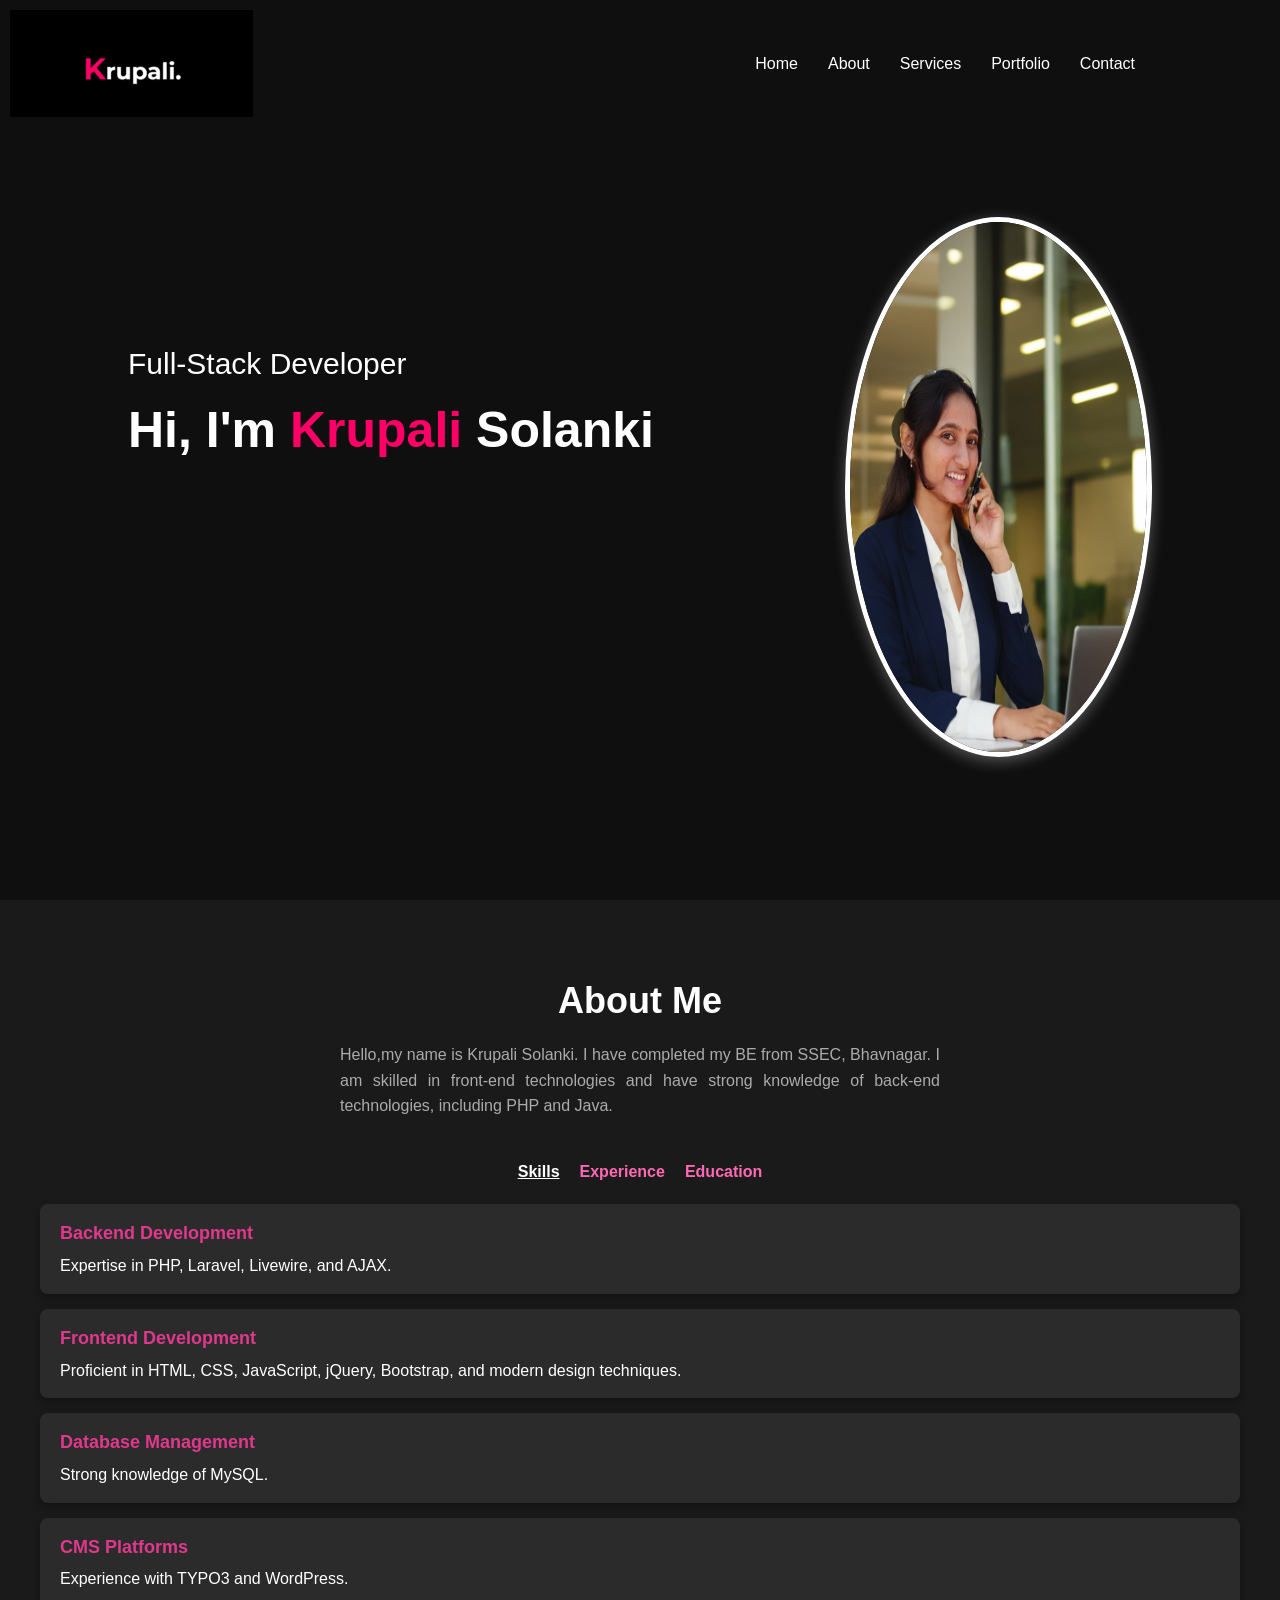
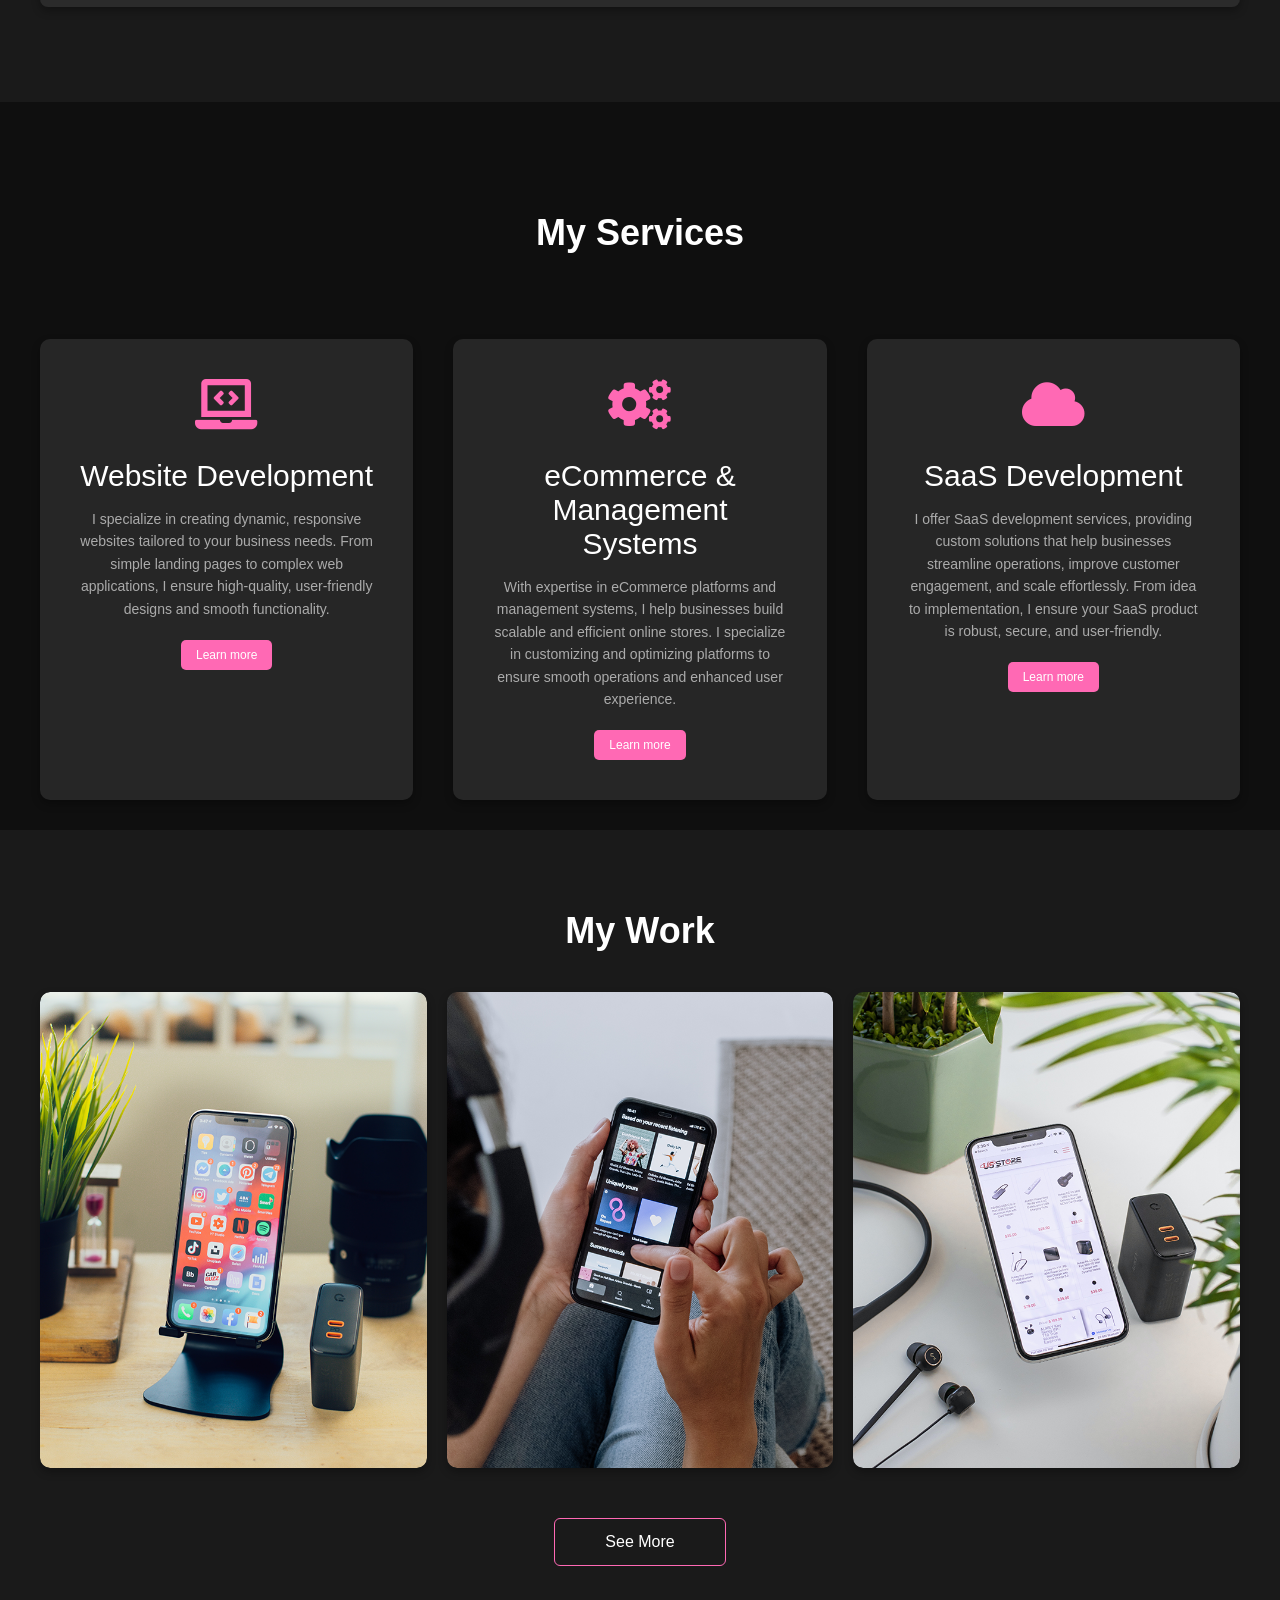
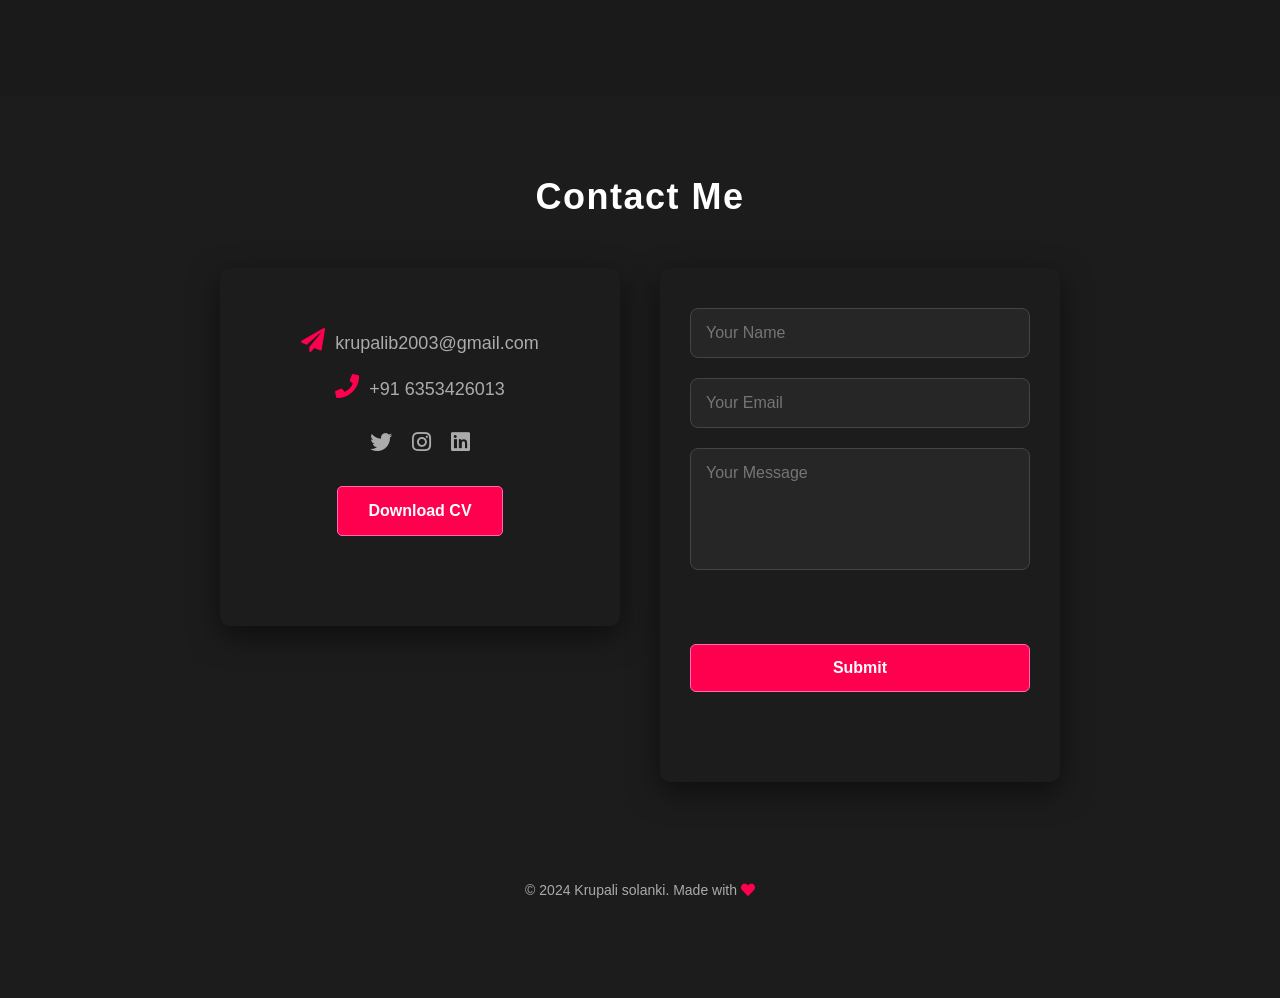
==== index.html @ 19ab0d6e "Update index.html added new pic" ====
<!DOCTYPE html>
<html lang="en">
<head>
    <meta charset="UTF-8">
    <meta name="viewport" content="width=device-width, initial-scale=1.0">
    <title>Portfolio</title>
    <link rel="stylesheet" href="style.css">
    <link href="https://cdnjs.cloudflare.com/ajax/libs/font-awesome/5.15.4/css/all.min.css" rel="stylesheet">

</head>
<body>

<div id="header">
    <nav>
        <img src="images/logo.png" alt="Logo" class="logo">
        <button class="nav-toggle" aria-label="Toggle navigation">
            ☰ <!-- Hamburger icon -->
        </button>
        <ul class="nav-items">
            <li><a href="#">Home</a></li>
            <li><a href="#about">About</a></li>
            <li><a href="#Services">Services</a></li>
            <li><a href="#portfolio">Portfolio</a></li>
            <li><a href="#contact">Contact</a></li>
        </ul>
    </nav>
      
    <div class="image"> 
        <img class="profile" src="images/new 2.png" alt="Profile Image" style="height: 60vh; width: 30%;">
    </div>
    <div class="header-text">
        <p>Full-Stack Developer </p>
        <h1>Hi, I'm <span>Krupali</span> Solanki</h1>
    </div>
</div>
<div id="about">
    <div class="container">
        <div class="row">
            <div class="about-col-1">
                <h1>About Me</h1>
                <p style="color: #ababab; max-width: 600px; text-align: justify; margin: 10px auto;">
                    Hello,my name is Krupali Solanki. I have completed my BE from SSEC, Bhavnagar.
I am skilled in front-end technologies and have strong knowledge of back-end technologies, including PHP and Java. 
                </p>
                <div class="tab-titles">
                    <p class="tab-links active" onclick="showTab('skills')">Skills</p>
                    <p class="tab-links" onclick="showTab('experience')">Experience</p>
                    <p class="tab-links" onclick="showTab('education')">Education</p>
                </div>
                <div class="tab-contents">
                    <!-- Skills Content -->
                    <ul id="skills" class="tab-content active">
                        <li>
                            <span>Backend Development</span>
                            Expertise in PHP, Laravel, Livewire, and AJAX.
                        </li>
                        <li>
                            <span>Frontend Development</span>
                            Proficient in HTML, CSS, JavaScript, jQuery, Bootstrap, and modern design techniques.
                        </li>
                        <li>
                            <span>Database Management</span>
                            Strong knowledge of MySQL.
                        </li>
                        <li>
                            <span>CMS Platforms</span>
                            Experience with TYPO3 and WordPress.
                        </li>
                    </ul>
                    
                    <!-- Experience Content -->
                    <ul id="experience" class="tab-content">
                        <li>
                            <span>Vivansh Infotech</span>
                            Interned as a Backend Developer specializing in PHP and Laravel. Gained hands-on experience in developing dynamic web applications, implementing RESTful APIs, and working with database management systems.
                        </li>
                        <li>
                            <span>NITSAN Technologies</span>
                            Worked as a TYPO3 Developer, focusing on creating and customizing TYPO3 extensions, implementing Fluid templates, and optimizing TYPO3 websites for performance and scalability.
                        </li>
                        <li>
                            <span>VimirLab Solutions</span>
                            Worked as a Laravel Developer, developing robust backend solutions, integrating third-party APIs, and ensuring secure and efficient web application functionality.
                        </li>
                    </ul>
                    
                    <!-- Education Content -->
                    <ul id="education" class="tab-content">
                        <li>
                            <span>Bachelor of Engineering</span>
                            Shantilal Shah Engineering College, Bhavnagar - Major in Information Technology. Graduated with a 9 SPI.
                        </li>
                        <li>
                            <span>High School</span>
                            Mother Zainab Junior Science College, Dholka.
                        </li>
                        <li>
                            <span>Secondary School</span>
                            Shri D J Vaghela School, Koth.
                        </li>
                    </ul>
                    
                    
                </div>
            </div>
        </div>
    </div>
</div>
<div id="Services">
    <div class="container">
        <h1 style="text-align: center; font-size: 36px; color: white; padding: 80px;">My Services</h1>
        <div class="services-list">
            <div>
                <i class="fas fa-laptop-code"></i>
                <h2>Website Development</h2>
                <p>I specialize in creating dynamic, responsive websites tailored to your business needs. From simple landing pages to complex web applications, I ensure high-quality, user-friendly designs and smooth functionality.</p>
                <a href="#">Learn more</a>
            </div>
            <div>
                <i class="fas fa-cogs"></i>
                <h2>eCommerce & Management Systems</h2>
                <p>With expertise in eCommerce platforms and management systems, I help businesses build scalable and efficient online stores. I specialize in customizing and optimizing platforms to ensure smooth operations and enhanced user experience.</p>
                <a href="#">Learn more</a>
            </div>
            <div>
                <i class="fas fa-cloud"></i>
                <h2>SaaS Development</h2>
                <p>I offer SaaS development services, providing custom solutions that help businesses streamline operations, improve customer engagement, and scale effortlessly. From idea to implementation, I ensure your SaaS product is robust, secure, and user-friendly.</p>
                <a href="#">Learn more</a>
            </div>
        </div>
    </div>
</div>



<!-- portfolio -->

<div id="portfolio">
    <div class="container">

<h1 class="subt-title">
    My Work
</h1>
<div class="work-list">
<div class="work">
<img src="images/work-1.png">
<div class="layer">

    <h3>ApparelHub</h3>
    <p>ApparelHub is a WordPress-powered e-commerce platform built for the fashion industry, providing an easy-to-use interface for managing product catalogs, orders, and payments. Features include inventory management, product recommendations, and a seamless shopping experience.</p>
    <a href="#"><i class="fas fa-external-link-alt"></i></a>
</div>
</div>
<div class="work">
    <img src="images/work-2.png">
    <div class="layer">

        <h3>FarmLink</h3>
        <p>FarmLink is a platform designed to connect farmers directly with sellers, eliminating intermediaries to increase profits and sales. It also provides updates on government schemes and the latest agricultural news to keep farmers informed.</p>
        <a href="#"><i class="fas fa-external-link-alt"></i></a>
    </div>
    </div>
    <div class="work">
        <img src="images/work-3.png">
        <div class="layer">

            <h3>TeamSync</h3>
              <p>TeamSync is a Laravel-powered Employee Management System (EMS) that organizes, tracks, and automates HR tasks such as leave management, holiday scheduling, and interview tracking. It aims to streamline HR processes and improve overall employee management efficiency.</p>

            <a href="#"><i class="fas fa-external-link-alt"></i></a>
        </div>
        </div>

        </div>
      <a href="#" class="btn">See More</a>
        </div>
</div>

<div id="contact">
    <div class="container">
        <h1 class="title">Contact Me</h1>
        <div class="contact-wrapper">
            <!-- Left Section -->
            <div class="content-left">
                <p><i class="fas fa-paper-plane"></i>krupalib2003@gmail.com</p>
                <p><i class="fas fa-phone"></i>+91 6353426013</p>
                <div class="social-icons">
            
                    <a href="#"><i class="fab fa-twitter"></i></a>
                    <a href="https://www.instagram.com/invites/contact/?igsh=h89hmq3tdzyi&utm_content=f2lvejd"><i class="fab fa-instagram"></i></a>
                    <a href="https://www.linkedin.com/in/krupali-solanki-74a152277?utm_source=share&utm_campaign=share_via&utm_content=profile&utm_medium=android_app"><i class="fab fa-linkedin"></i></a>
                </div>
                <a href="images/mycv.pdf" class="btn btn-download">Download CV</a>
            </div>

            <!-- Right Section -->
            <div class="content-right">
                <form name="submit-to-google-sheet">
                    <input type="text" name="name" placeholder="Your Name" required>
                    <input type="email" name="email" placeholder="Your Email" required>
                    <textarea name="message" rows="5" placeholder="Your Message"></textarea>
                    <button type="submit" class="btn btn-submit">Submit</button>
                </form>
                <span id="msg" style="color: #61b752;"></span>
            </div>
        </div>
    </div>

    <!-- Footer -->
    <div class="footer">
        <p>&copy; 2024 Krupali solanki. Made with <i class="fas fa-heart"></i> </p>
    </div>
</div>



<div> 
    
</div>
<script src="script.js"></script>
</body>
</html>
---- style.css ----
* {
    margin: 0;
    padding: 0;
    font-family: 'Poppins', sans-serif;
    box-sizing: border-box;
}

body {
    background: black; 
    color: #fff; 
}

#header {
    width: 100%; 
    height: 100vh; 
    /* background-image:url(images/krupali.jpg) ;  */
    background-size: cover; 
    background-position: center;

}

.image {
    padding: 10px 10%; 
}
.profile {
    height: 130%; 
    width: 25%;
    float: right;
    border-radius: 50%;
    border: 5px solid 	white; 
    box-shadow: 0 4px 15px rgba(255, 255, 255, 0.3); 
    transition: transform 0.3s ease, box-shadow 0.3s ease;  
    position: relative; 
}

.profile:hover {
    transform: scale(1.1); 
    box-shadow: 0 8px 30px rgba(255, 105, 180, 0.6); /* Intensify the glowing effect */
}

.profile::after {
    content: '';
    position: absolute;
    top: 0;
    left: 0;
    width: 100%;
    height: 100%;
    border-radius: 50%;
    background: rgba(255, 105, 180, 0.2); 
    animation: pulse 2s infinite;
    z-index: -1; 
}

@keyframes pulse {
    0% {
        transform: scale(1);
        opacity: 1;
    }
    50% {
        transform: scale(1.2);
        opacity: 0.5;
    }
    100% {
        transform: scale(1);
        opacity: 1;
    }
}

nav ul li {
    display: inline-block;
    list-style: none;
    margin: 10px 20px;
}

nav {
    display: flex;
    justify-content: space-between;
    align-items: center;
    padding: 10px;
    margin-right: 120px; 
    margin-bottom: 80px; /* Space between nav and the image */
    
}

nav ul {
    display: flex;
    list-style: none;
    margin: 0;
    padding: 0;
}

nav ul li {
    margin: 0 15px; 
}

nav ul li a {
    text-decoration: none; 
    color: #fff; 
    transition: color 0.3s ease; 

}

nav ul li a:hover {
    color: #ff69b4; 
}

.header-text{
    margin-top: 120px;
    font-size: 30px;
    margin-left: 10%;
}

.header-text h1{
    font-size: 50px;
    margin-top: 20px;
}

.header-text span{
    color: #ff0066;
}


/* Toggle Button */
.nav-toggle {
    display: none;
    font-size: 24px;
    background: none;
    border: none;
    color: white;
    cursor: pointer;
}



/* 
about section  */

#about {
    padding: 80px 0;
    background-color: #1a1a1a; /* Optional background for better contrast */
    color: #fff;
    text-align: center;
}

.about-col-1 h1 {
    font-size: 36px;
    margin-bottom: 20px;
    color: white;
}

.about-col-1 p {
    margin-top: 10px;
    font-family: 'Poppins', sans-serif;
    font-size: 16px;
    line-height: 1.6;
}

.tab-titles {
    display: flex;
    justify-content: center;
    gap: 30px;
    margin-top: 30px;
}

.tab-links {
    font-size: 18px;
    font-weight: 500;
    cursor: pointer;
    position: relative;
    color: #ff69b4; /* Highlighted text color */
    transition: color 0.3s ease;
}

.tab-links:hover {
    color: #fff;
}

.tab-links::after {
    content: '';
    position: absolute;
    width: 0;
    height: 2px;
    background: #ff69b4;
    bottom: -5px;
    left: 0;
    transition: width 0.3s ease;
}

.tab-links:hover::after {
    width: 100%;
}
.tab-contents ul {
    padding: 0;
    margin: 0;
}
.tab-contents ul {
    padding: 0;
    margin: 0;
}
/* Tab Contents Styling */
.tab-contents ul {
    display: none; /* Hide all by default */
    padding: 0;
    margin: 0;
}

.tab-contents ul.active {
    display: block; /* Show active tab */
}

.tab-contents ul li {
    list-style: none;
    margin: 15px 0; /* Space between list items */
    font-family: 'Poppins', sans-serif;
    font-size: 16px;
    color: #fff;
    line-height: 1.6;
    background: #2b2b2b; /* Subtle background for better focus */
    padding: 15px 20px;
    border-radius: 8px;
    box-shadow: 0 4px 8px rgba(0, 0, 0, 0.3); /* Soft shadow for depth */
    transition: transform 0.3s ease, box-shadow 0.3s ease;
    text-align: left; /* Aligns all content within to the left */
}

.tab-contents ul li:hover {
    transform: translateY(-5px);
    box-shadow: 0 8px 16px rgba(255, 105, 180, 0.4); /* Highlight on hover */
}

.tab-contents ul li span {
    font-size: 18px;
    color: #e0388c;
    font-weight: 600;
    display: block; /* Ensures it starts on a new line */
    margin-bottom: 5px; /* Adds space between span and main content */
    text-align: left; /* Aligns span text to the left */
}

/* Tab Titles */
.tab-titles {
    display: flex;
    justify-content: center;
    gap: 20px;
    margin-bottom: 20px;
}

.tab-links {
    font-size: 18px;
    font-weight: 600;
    cursor: pointer;
    color: #ff69b4;
    transition: color 0.3s ease;
}

.tab-links.active {
    color: #fff;
    text-decoration: underline;
}



/* Services Section */
#Services {
    padding: 30px 0;
}

.services-list {
    display: grid;
    grid-template-columns: repeat(auto-fit, minmax(250px, 1fr));
    grid-gap: 40px;
    margin-top: 5px;
}

.services-list div {
    background: #262626;
    padding: 40px;
    font-size: 13px;
    font-weight: 300;
    transition: background 0.5s, transform 0.5s;
    text-align: center;
    border-radius: 10px; /* Optional: Adds rounded corners */
    box-shadow: 0 4px 8px rgba(0, 0, 0, 0.3); /* Optional: Adds depth */
}

.services-list div i {
    font-size: 50px;
    margin-bottom: 30px;
    color: #ff69b4; /* Optional: Icon color */
}

.services-list div h2 {
    font-size: 30px;
    font-weight: 500;
    margin-bottom: 15px;
}

.services-list div p {
    font-size: 14px;
    line-height: 1.6;
    color: #ababab;
}

.services-list div a {
    text-decoration: none;
    color: #fff;
    font-size: 12px;
    margin-top: 20px;
    display: inline-block;
    background: #ff69b4;
    padding: 8px 15px;
    border-radius: 5px;
    transition: background 0.3s ease;
}

.services-list div a:hover {
    background: #e0388c;
}

.services-list div:hover {
    background-color: #b41152;
    transform: translateY(-10px);
    box-shadow: 0 8px 16px rgba(255, 69, 92, 0.5); /* Subtle shadow effect */
}

/* Portfolio Section */
#portfolio {
    padding: 80px 0;
    background-color: #1a1a1a; /* Optional background for better contrast */
    text-align: center;
}

#portfolio .subt-title {
    font-size: 36px;
    color: #fff;
    margin-bottom: 40px;
    font-weight: 700;
}

.work-list {
    display: grid;
    grid-template-columns: repeat(auto-fit, minmax(300px, 1fr));
    gap: 20px;
}

.work {
    border-radius: 10px;
    position: relative;
    overflow: hidden;
    background: #262626;
    box-shadow: 0 4px 8px rgba(0, 0, 0, 0.3); /* Adds depth */
}

.work img {
    width: 100%;
    border-radius: 10px;
    display: block;
    transition: transform 0.5s ease;
}

.layer {
    width: 100%;
    height: 0;
    background: linear-gradient(to top, rgba(0, 0, 0, 0.8), rgba(255, 0, 79, 0.6));
    border-radius: 10px;
    position: absolute;
    left: 0;
    bottom: 0;
    overflow: hidden;
    display: flex;
    align-items: center;
    justify-content: center;
    flex-direction: column;
    text-align: center;
    color: #fff;
    font-size: 14px;
    transition: height 0.5s ease;
    padding: 0 20px; /* Prevent text overflow */
}

.layer h3 {
    font-weight: 600;
    font-size: 20px;
    margin-bottom: 10px;
}

.layer p {
    font-size: 14px;
    line-height: 1.5;
}

.layer a {
    margin-top: 10px;
    color: #fff;
    text-decoration: none;
    font-size: 18px;
    line-height: 60px;
    background: #ff69b4;
    width: 60px;
    height: 60px;
    border-radius: 50%;
    text-align: center;
    display: inline-block;
    transition: background 0.3s ease, transform 0.3s ease;
}

.layer a:hover {
    background: #e0388c;
    transform: scale(1.1);
}

.work:hover img {
    transform: scale(1.1);
}

.work:hover .layer {
    height: 100%;
}

.btn {
    display: inline-block; /* Inline block to control width */
    margin: 50px auto;
    padding: 14px 50px;
    font-size: 16px;
    color: #fff;
    text-decoration: none;
    background: transparent;
    border: 1px solid #ff69b4;
    border-radius: 6px;
    transition: background 0.3s ease, color 0.3s ease;
    text-align: center; /* Center text inside the button */
}

.btn:hover {
    background: #ff004f;
    color: #fff;
}

/* contact us  */


/* General Styling */
body {
    font-family: 'Arial', sans-serif;
    margin: 0;
    padding: 0;
    background: #0f0f0f;
    color: #fff;
}

/* Contact Section */


#contact {
    padding: 80px 20px;
    background: #1c1c1c; /* Keeping your original background color */
}

.container {
    max-width: 1200px;
    margin: 0 auto;
    text-align: center;
}

/* Title Styling */
.title {
    font-size: 36px;
    font-weight: bold;
    color: white;
    margin-bottom: 50px;
    letter-spacing: 1.5px;
}

/* Contact Wrapper */
.contact-wrapper {
    display: flex;
    justify-content: center; /* Centers the content horizontally */
    align-items: flex-start; /* Keeps items aligned at the top */
    gap: 40px;
    flex-wrap: wrap;
}

/* Left Section Styling */
.content-left, .content-right {
    flex: 1;
    max-width: 400px;
    background: #1c1c1c;
    padding: 40px 30px;
    border-radius: 10px;
    box-shadow: 0px 10px 30px rgba(0, 0, 0, 0.5);
    text-align: center; /* Centers text inside each section */
}

/* Shared Styles for Left and Right Sections */
.content-left p, .content-right p {
    font-size: 18px;
    color: #ababab;
    margin: 20px 0;
}

.content-left p i, .content-right p i {
    margin-right: 10px;
    font-size: 24px;
    color: #ff004f;
}

/* Social Icons */
.social-icons {
    display: flex;
    justify-content: center; /* Centers the icons */
    gap: 20px;
    margin-top: 30px;
}

.social-icons a {
    color: #ababab;
    font-size: 22px;
    transition: transform 0.3s ease, color 0.3s ease;
}

.social-icons a:hover {
    color: #ff004f;
    transform: scale(1.1);
}

/* Download Button */
.btn-download {
    display: inline-block;
    margin-top: 30px;
    padding: 15px 30px;
    background: #ff004f;
    color: #fff;
    text-decoration: none;
    font-weight: bold;
    border-radius: 5px;
    transition: background 0.3s ease, transform 0.3s ease;
}

.btn-download:hover {
    background: #d00344;
    transform: translateY(-3px);
}

/* Right Section Styling */
form input, form textarea {
    width: 100%;
    margin-bottom: 20px;
    padding: 15px;
    border-radius: 8px;
    border: 1px solid #444;
    background: #262626;
    color: #fff;
    font-size: 16px;
    outline: none;
}

form textarea {
    resize: none;
}

form button {
    display: block;
    width: 100%;
    padding: 15px;
    font-size: 18px;
    font-weight: bold;
    color: #fff;
    background: #ff004f !important; /* Same as Download CV */
    border: none;
    border-radius: 8px;
    cursor: pointer;
    transition: background 0.3s ease, transform 0.3s ease;
}

form button:hover {
    background: #d00344; /* Same hover effect as Download CV */
    transform: translateY(-3px);
}
/* Footer Styling */
.footer {
    margin-top: 80px;
    padding: 20px 0;
    background: #1c1c1c;
    text-align: center;
    color: #ababab;
    font-size: 14px;
}

.footer i {
    color: #ff004f;
}

/* Responsive Design */
@media (max-width: 768px) {
    .contact-wrapper {
        flex-direction: column; /* Stack sections vertically on small screens */
        align-items: center;
        gap: 20px;
    }

    .content-left, .content-right {
        max-width: 100%;
        text-align: center;
    }

    .social-icons {
        justify-content: center;
    }
}


/* new from here  */

/* Media Queries for Responsiveness */
@media (max-width: 768px) {
 
    .nav-items {
        display: none; /* Hide navigation items */
        position: absolute;
        top: 60px; /* Adjust based on your header height */
        left: 0;
        right: 0;
        background-color: #333; /* Add background color */
        z-index: 10;
        text-align: center; /* Center the links */
        flex-direction: column; /* Stack the links vertically */
        padding: 0;
        margin: 0;
    }

    .nav-items.active {
        display: block; /* Show navigation items when active class is added */
    }

    .nav-items li {
        display: block; /* Stack list items vertically */
    }

    .nav-items a {
        display: block;
        padding: 15px; /* Add padding for better spacing */
        text-align: center;
        text-decoration: none;
        color: white; /* White text on dark background */
        border-bottom: 1px solid #555; /* Optional: add border between items */
    }

    .nav-items a:hover {
        background-color: #444; /* Lighter shade when hovered */
    }

    .nav-toggle {
        display: block;
        position: absolute;
        top: 20px; /* Adjust based on your header */
        right: 20px;
        cursor: pointer;
        z-index: 20; /* Ensure the toggle button stays on top */
    }

    /* Optional: Add space between links if necessary */
    .nav-items li + li {
        margin-top: 10px; /* Adjust spacing between the links */
    }

   


    .profile {
        height: 150px !important;
        width: 125px !important;
    }

    .header-text h1 {
        font-size: 28px; /* Reduces font size for smaller screens */
    }

    .header-text {
        margin-top: 10px;
    }
}

@media (max-width: 480px) {
    nav {
        flex-direction: column; /* Stacks logo and nav items */
        align-items: center;
    }

    nav ul li {
        margin: 5px 0; /* Reduces margin for smaller screens */
    }

    .header-text h1 {
        font-size: 24px; /* Further reduce font size */
    }

    .profile {
        height: 80px;
        width: 80px;
    }
}
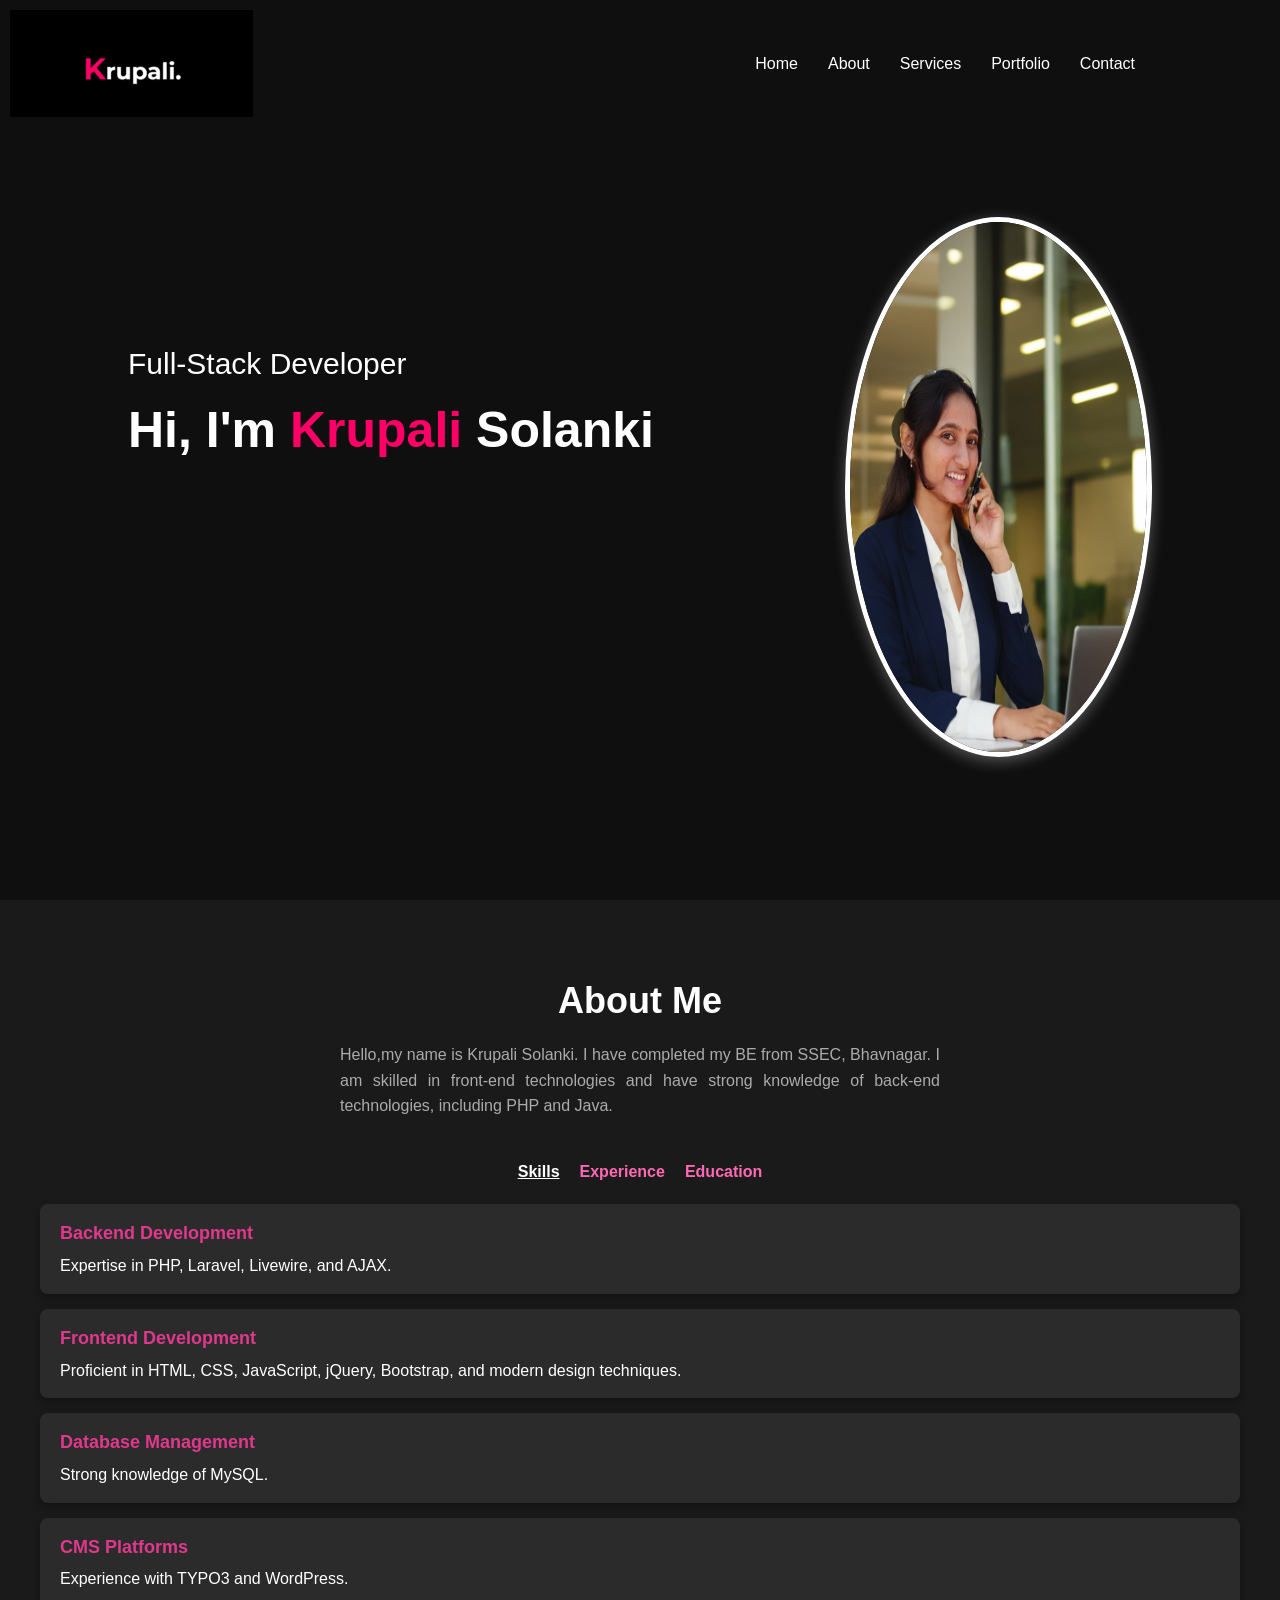
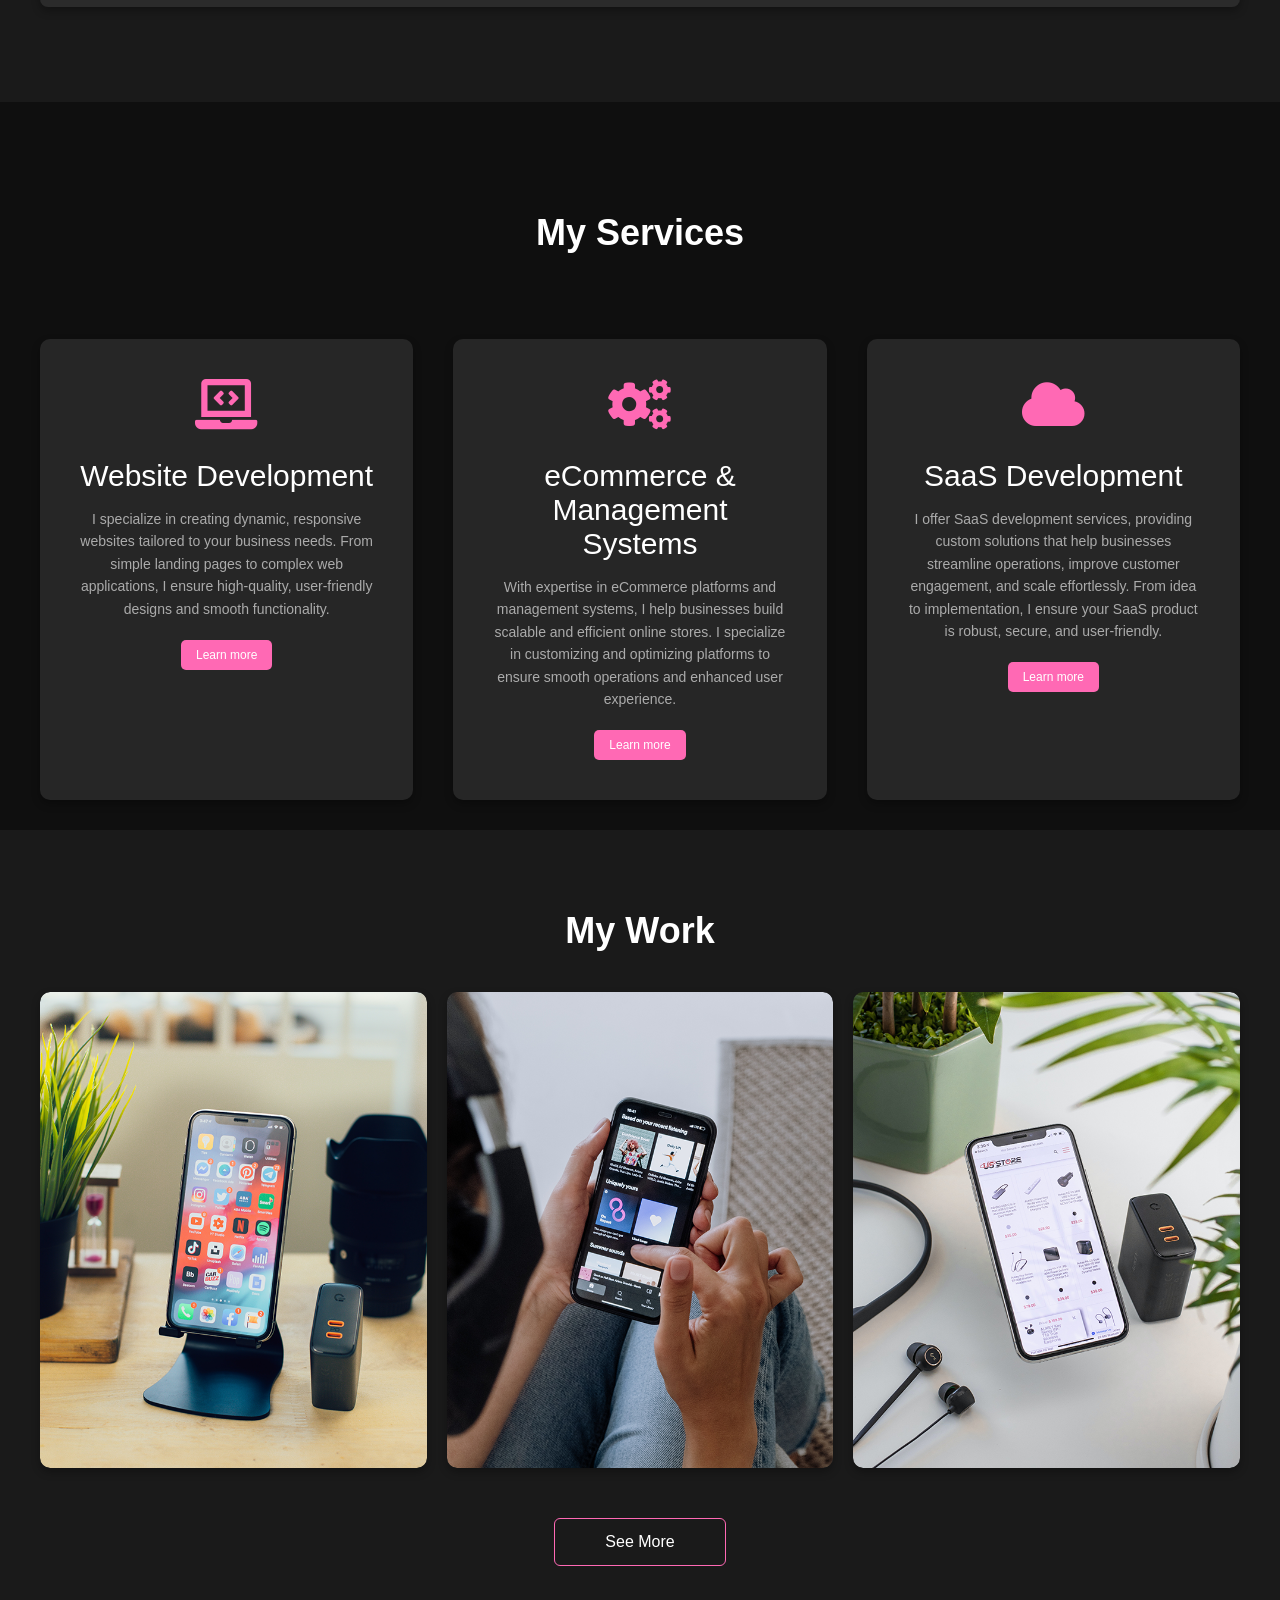
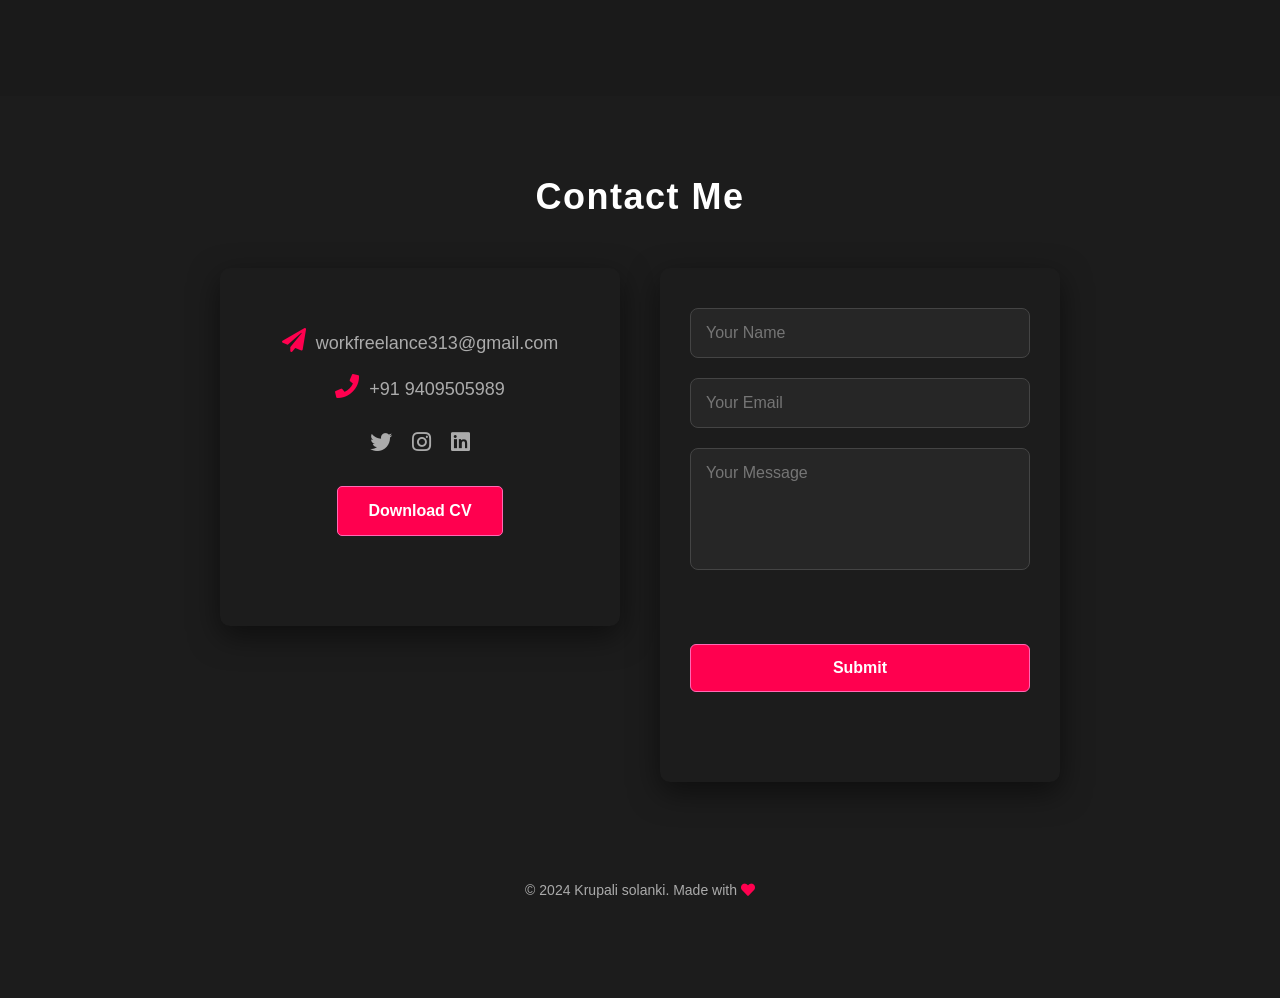
==== commit e34278ac: "Update index.html new email" ====
--- a/index.html
+++ b/index.html
@@ -147,8 +147,9 @@
 <img src="images/work-1.png">
 <div class="layer">
 
-    <h3>ApparelHub</h3>
-    <p>ApparelHub is a WordPress-powered e-commerce platform built for the fashion industry, providing an easy-to-use interface for managing product catalogs, orders, and payments. Features include inventory management, product recommendations, and a seamless shopping experience.</p>
+   <h3>ApparelHub</h3>
+<p>ApparelHub is a PHP-powered e-commerce platform tailored for the fashion industry. It features a custom-built interface for managing product catalogs, orders, and payments. Key functionalities include inventory management, personalized product recommendations, and a seamless shopping experience.</p>
+
     <a href="#"><i class="fas fa-external-link-alt"></i></a>
 </div>
 </div>
@@ -183,8 +184,8 @@
         <div class="contact-wrapper">
             <!-- Left Section -->
             <div class="content-left">
-                <p><i class="fas fa-paper-plane"></i>krupalib2003@gmail.com</p>
-                <p><i class="fas fa-phone"></i>+91 6353426013</p>
+                <p><i class="fas fa-paper-plane"></i>workfreelance313@gmail.com</p>
+                <p><i class="fas fa-phone"></i>+91 9409505989</p>
                 <div class="social-icons">
             
                     <a href="#"><i class="fab fa-twitter"></i></a>
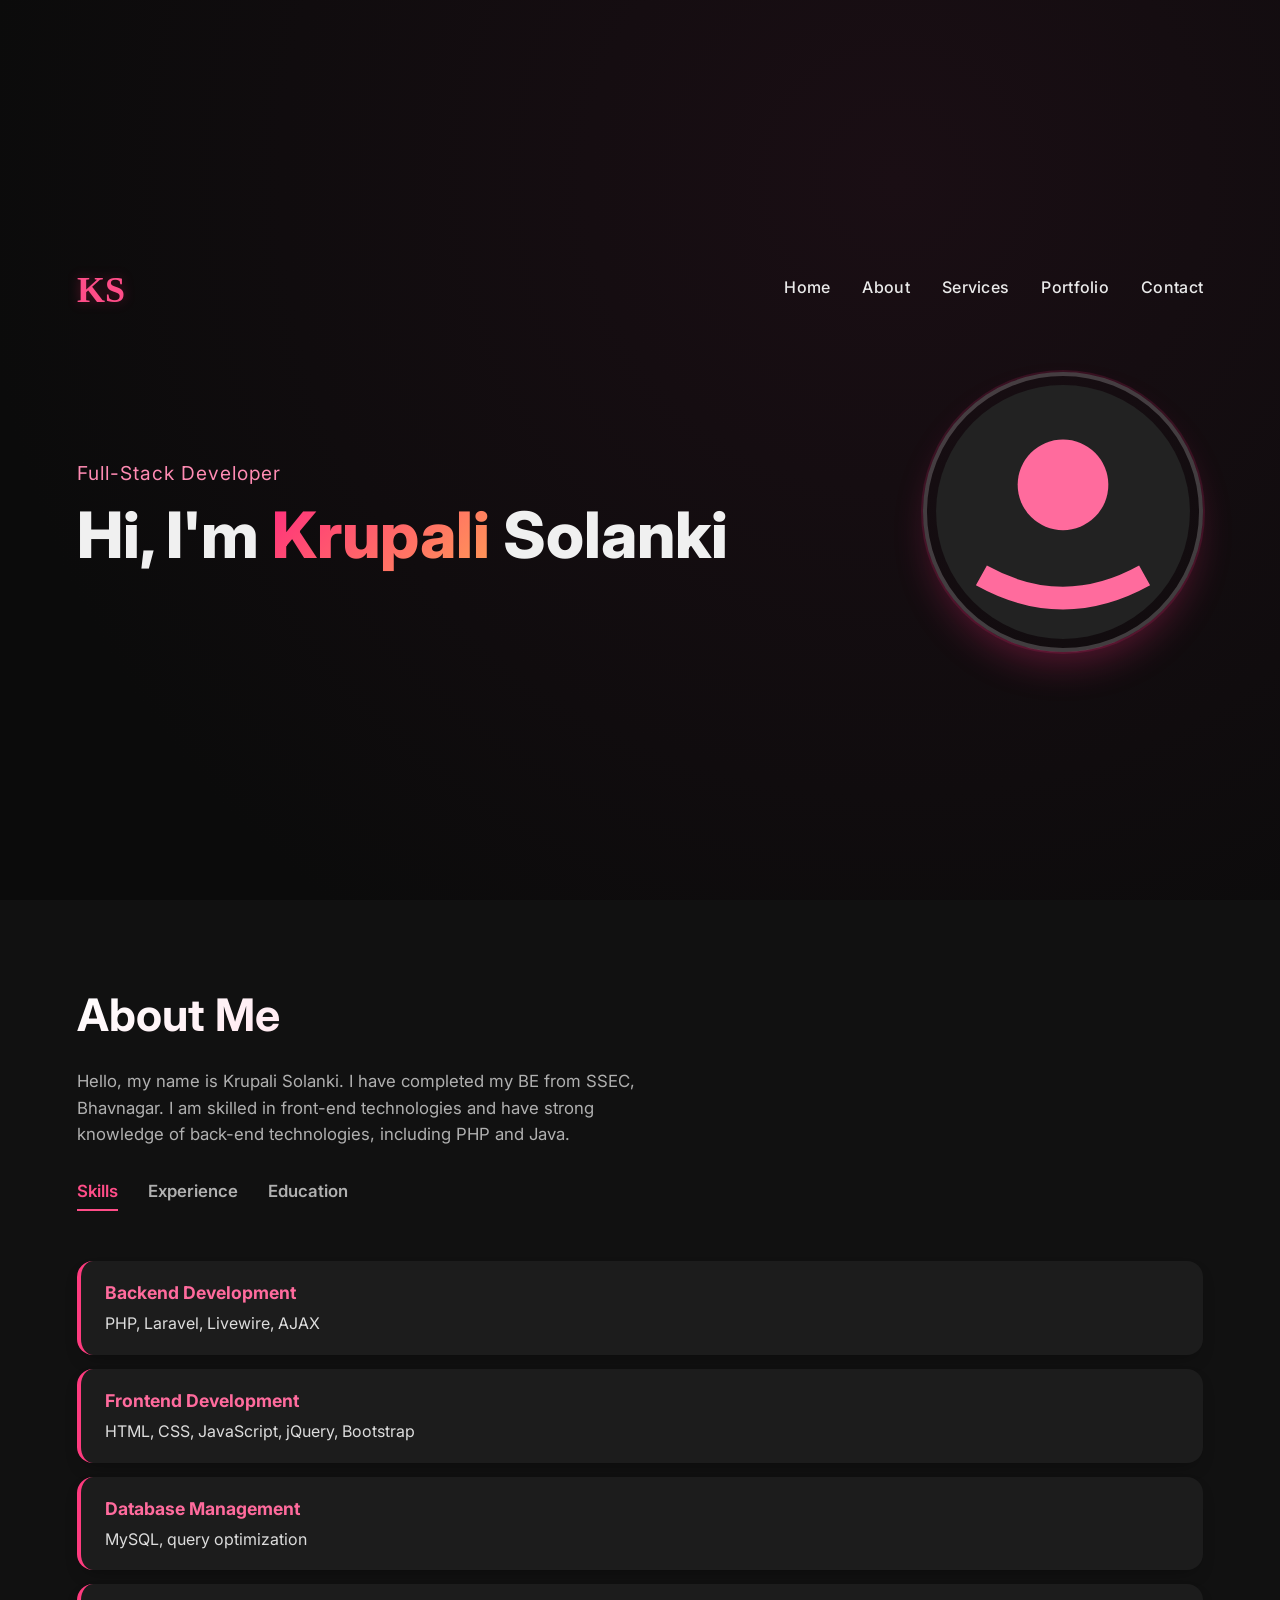
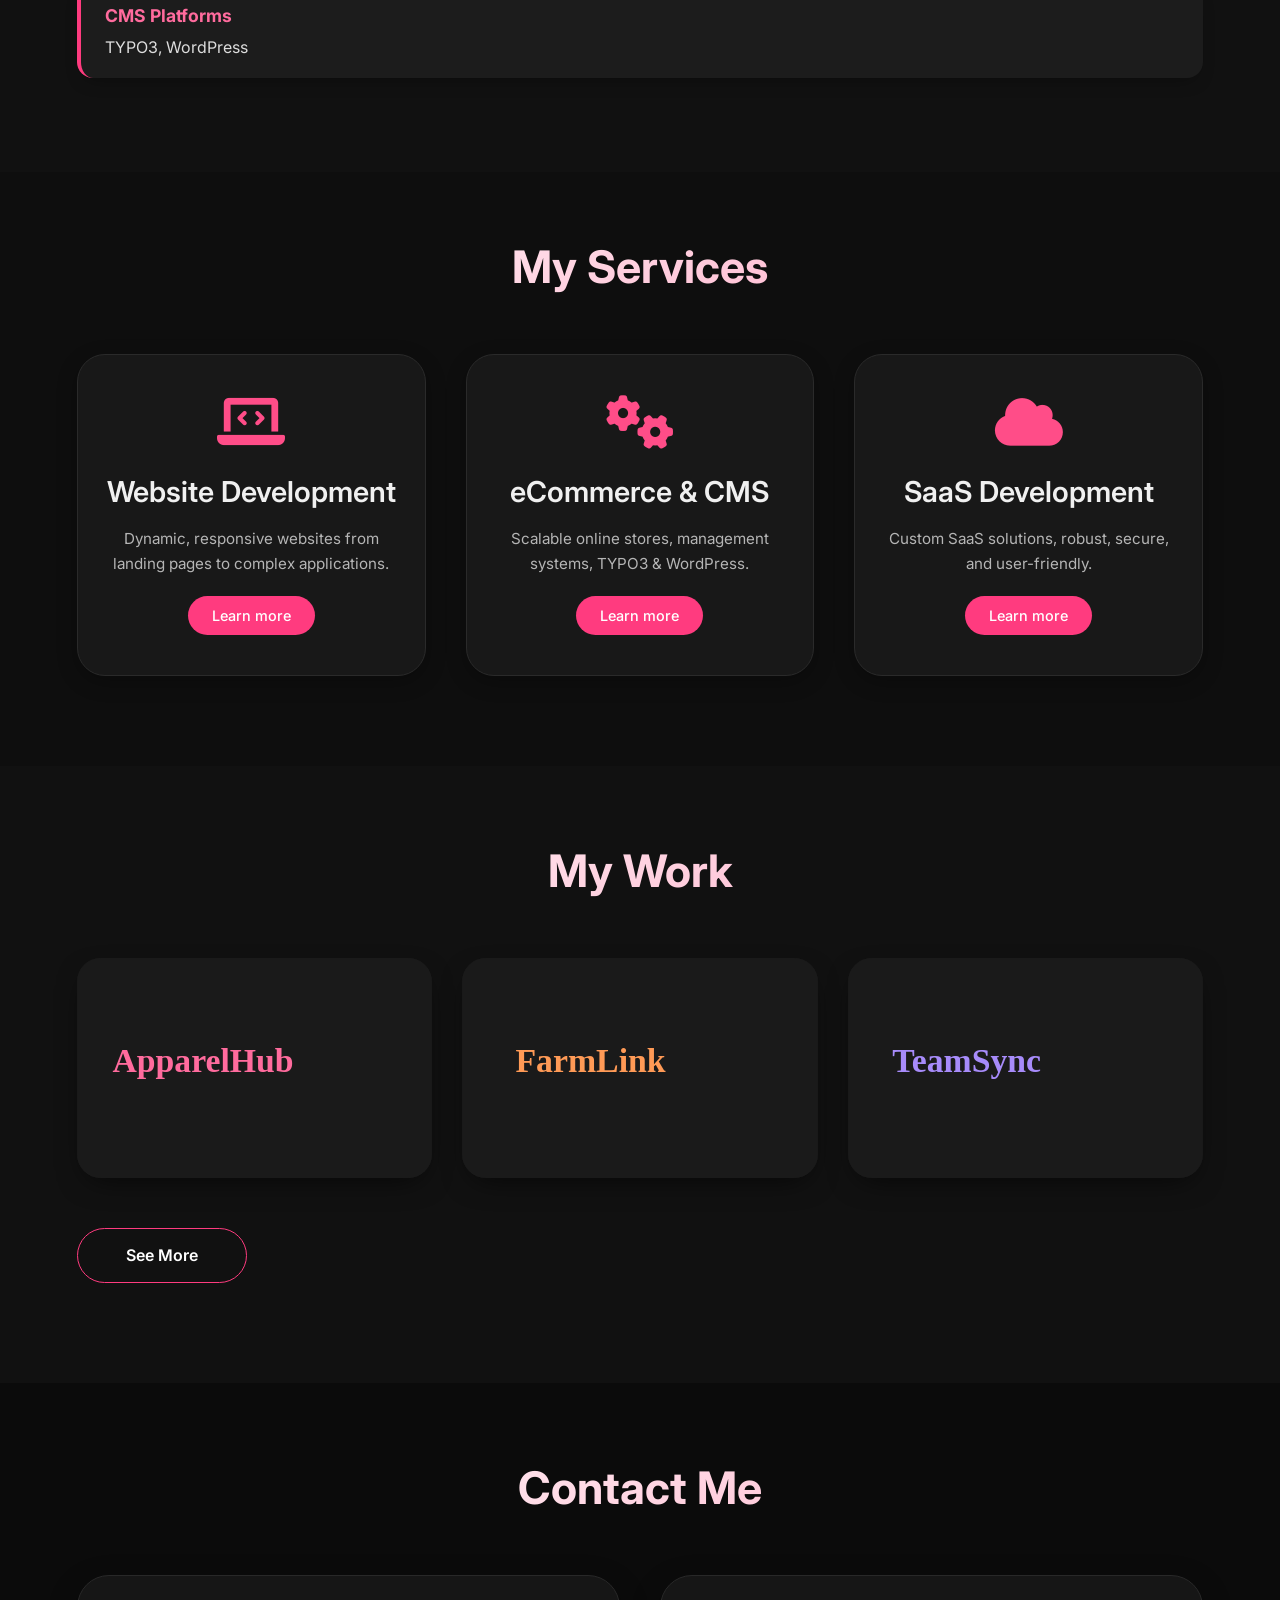
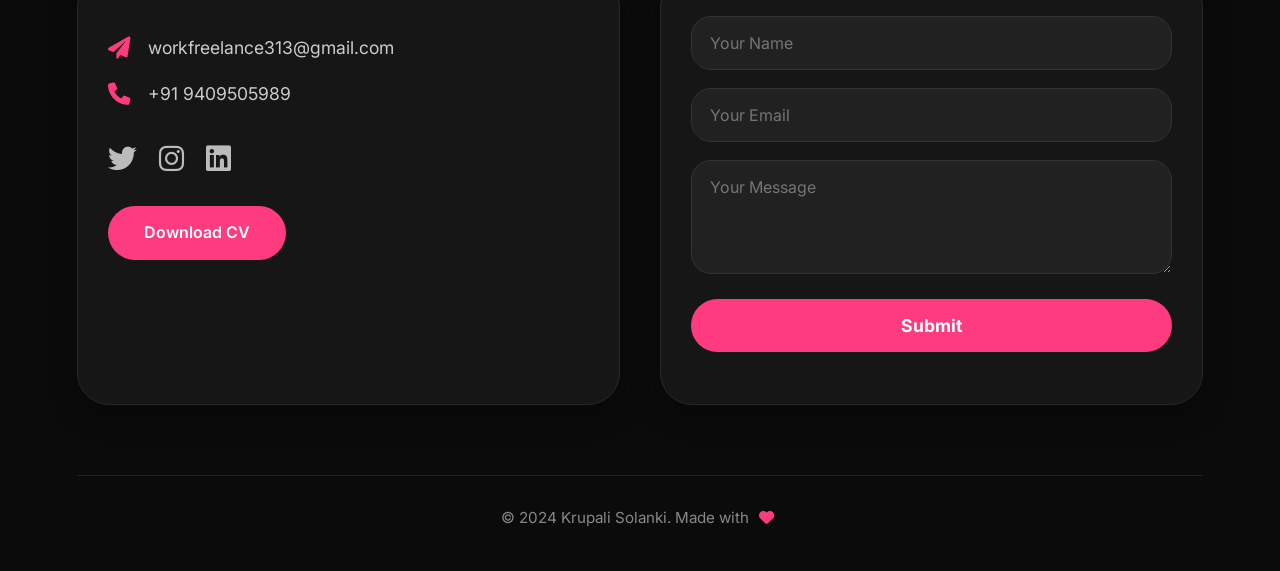
==== commit d62ab516: "Update index.html new upate" ====
--- a/index.html
+++ b/index.html
@@ -3,228 +3,766 @@
 <head>
     <meta charset="UTF-8">
     <meta name="viewport" content="width=device-width, initial-scale=1.0">
-    <title>Portfolio</title>
-    <link rel="stylesheet" href="style.css">
-    <link href="https://cdnjs.cloudflare.com/ajax/libs/font-awesome/5.15.4/css/all.min.css" rel="stylesheet">
-
+    <title>Krupali Solanki · Portfolio</title>
+    <!-- Fonts & Icons -->
+    <link rel="stylesheet" href="https://cdnjs.cloudflare.com/ajax/libs/font-awesome/6.0.0-beta3/css/all.min.css">
+    <link href="https://fonts.googleapis.com/css2?family=Inter:opsz,wght@14..32,300;14..32,400;14..32,600;14..32,700;14..32,800&display=swap" rel="stylesheet">
+    <style>
+        * {
+            margin: 0;
+            padding: 0;
+            box-sizing: border-box;
+            font-family: 'Inter', sans-serif;
+        }
+
+        body {
+            background: #0b0b0b;
+            color: #f0f0f0;
+            scroll-behavior: smooth;
+            line-height: 1.6;
+        }
+
+        /* ----- HEADER / NAV ----- */
+        #header {
+            width: 100%;
+            min-height: 100vh;
+            background: radial-gradient(circle at 70% 20%, #1a0e14, #0b0b0b 80%);
+            display: flex;
+            flex-direction: column;
+            justify-content: center;
+            padding: 0 6%;
+            position: relative;
+            overflow: hidden;
+        }
+
+        nav {
+            display: flex;
+            justify-content: space-between;
+            align-items: center;
+            padding: 24px 0 40px;
+            flex-wrap: wrap;
+            width: 100%;
+        }
+
+        .logo {
+            height: 48px;
+            width: auto;
+            filter: drop-shadow(0 0 6px rgba(255, 30, 100, 0.3));
+        }
+
+        .nav-toggle {
+            display: none;
+            background: rgba(255, 255, 255, 0.05);
+            border: 1px solid #ff3b7f;
+            color: #fff;
+            font-size: 26px;
+            padding: 6px 16px;
+            border-radius: 30px;
+            cursor: pointer;
+            backdrop-filter: blur(4px);
+            transition: 0.2s;
+        }
+        .nav-toggle:hover {
+            background: #ff3b7f33;
+        }
+
+        .nav-items {
+            display: flex;
+            gap: 32px;
+            list-style: none;
+            align-items: center;
+        }
+
+        .nav-items a {
+            text-decoration: none;
+            color: #eaeaea;
+            font-weight: 500;
+            font-size: 1rem;
+            letter-spacing: 0.3px;
+            transition: 0.2s;
+            position: relative;
+        }
+        .nav-items a::after {
+            content: '';
+            position: absolute;
+            left: 0;
+            bottom: -4px;
+            width: 0;
+            height: 2px;
+            background: #ff3b7f;
+            transition: 0.3s;
+        }
+        .nav-items a:hover {
+            color: #ff6b9d;
+        }
+        .nav-items a:hover::after {
+            width: 100%;
+        }
+
+        /* header content */
+        .header-content {
+            display: flex;
+            align-items: center;
+            justify-content: space-between;
+            flex-wrap: wrap;
+            margin-top: 20px;
+        }
+
+        .header-text {
+            flex: 1 1 300px;
+        }
+        .header-text p {
+            font-size: 1.2rem;
+            color: #ff8bb3;
+            letter-spacing: 1px;
+            margin-bottom: 8px;
+        }
+        .header-text h1 {
+            font-size: 4rem;
+            font-weight: 800;
+            line-height: 1.2;
+        }
+        .header-text h1 span {
+            background: linear-gradient(135deg, #ff2e7d, #ff9a56);
+            -webkit-background-clip: text;
+            background-clip: text;
+            color: transparent;
+            display: inline-block;
+        }
+
+        .image {
+            flex: 0 0 auto;
+        }
+        .profile {
+            width: 280px;
+            height: 280px;
+            object-fit: cover;
+            border-radius: 50%;
+            border: 4px solid rgba(255, 255, 255, 0.2);
+            box-shadow: 0 20px 40px -12px #ff2e7d55, 0 0 0 2px #ff2e7d22;
+            transition: 0.4s ease;
+        }
+        .profile:hover {
+            transform: scale(1.02);
+            box-shadow: 0 30px 50px -10px #ff2e7daa, 0 0 0 4px #ff3b7f55;
+        }
+
+        /* ----- ABOUT ----- */
+        #about {
+            padding: 80px 6%;
+            background: #111;
+        }
+        .about-grid {
+            display: flex;
+            flex-wrap: wrap;
+            gap: 40px;
+            align-items: flex-start;
+        }
+        .about-col-1 {
+            flex: 2;
+            min-width: 280px;
+        }
+        .about-col-1 h1 {
+            font-size: 2.8rem;
+            font-weight: 700;
+            background: linear-gradient(145deg, #fff, #ffa0c0);
+            -webkit-background-clip: text;
+            background-clip: text;
+            color: transparent;
+            margin-bottom: 16px;
+        }
+        .about-col-1 p {
+            color: #b0b0b0;
+            max-width: 600px;
+            font-size: 1.05rem;
+            margin-bottom: 30px;
+        }
+
+        .tab-titles {
+            display: flex;
+            gap: 30px;
+            flex-wrap: wrap;
+            margin-bottom: 20px;
+        }
+        .tab-links {
+            font-size: 1.1rem;
+            font-weight: 600;
+            color: #aaa;
+            cursor: pointer;
+            transition: 0.2s;
+            padding-bottom: 4px;
+            border-bottom: 2px solid transparent;
+        }
+        .tab-links.active {
+            color: #ff4d88;
+            border-bottom-color: #ff4d88;
+        }
+        .tab-links:hover {
+            color: #fff;
+        }
+
+        .tab-contents ul {
+            display: none;
+            list-style: none;
+            margin-top: 10px;
+        }
+        .tab-contents ul.active {
+            display: block;
+        }
+        .tab-contents ul li {
+            background: #1c1c1c;
+            padding: 18px 24px;
+            margin-bottom: 14px;
+            border-radius: 16px;
+            border-left: 4px solid #ff3b7f;
+            box-shadow: 0 8px 18px -8px #00000066;
+            transition: 0.25s;
+            color: #ddd;
+        }
+        .tab-contents ul li:hover {
+            transform: translateX(6px);
+            background: #232323;
+            border-left-color: #ff8aae;
+        }
+        .tab-contents ul li span {
+            color: #ff6b9d;
+            font-weight: 700;
+            font-size: 1.1rem;
+            display: block;
+            margin-bottom: 4px;
+        }
+
+        /* ----- SERVICES ----- */
+        #Services {
+            padding: 60px 6% 90px;
+            background: #0e0e0e;
+        }
+        #Services h1 {
+            text-align: center;
+            font-size: 2.8rem;
+            font-weight: 700;
+            margin-bottom: 50px;
+            background: linear-gradient(145deg, #fff, #ff9fbf);
+            -webkit-background-clip: text;
+            background-clip: text;
+            color: transparent;
+        }
+        .services-list {
+            display: grid;
+            grid-template-columns: repeat(auto-fit, minmax(260px, 1fr));
+            gap: 40px;
+        }
+        .services-list div {
+            background: #181818;
+            padding: 40px 28px;
+            border-radius: 28px;
+            text-align: center;
+            border: 1px solid #2a2a2a;
+            transition: 0.3s ease;
+            box-shadow: 0 6px 20px #00000044;
+        }
+        .services-list div i {
+            font-size: 3.4rem;
+            color: #ff4d88;
+            margin-bottom: 20px;
+        }
+        .services-list div h2 {
+            font-size: 1.8rem;
+            font-weight: 600;
+            margin-bottom: 12px;
+        }
+        .services-list div p {
+            color: #b5b5b5;
+            font-size: 0.95rem;
+            margin-bottom: 20px;
+        }
+        .services-list div a {
+            color: #fff;
+            background: #ff3b7f;
+            padding: 8px 24px;
+            border-radius: 40px;
+            text-decoration: none;
+            font-weight: 500;
+            font-size: 0.9rem;
+            transition: 0.2s;
+            display: inline-block;
+        }
+        .services-list div a:hover {
+            background: #e62e6e;
+            transform: scale(1.02);
+            box-shadow: 0 6px 18px #ff3b7f66;
+        }
+        .services-list div:hover {
+            transform: translateY(-10px);
+            border-color: #ff3b7f66;
+            background: #1f1f1f;
+        }
+
+        /* ----- PORTFOLIO ----- */
+        #portfolio {
+            padding: 70px 6% 100px;
+            background: #111;
+        }
+        .subt-title {
+            font-size: 2.8rem;
+            font-weight: 700;
+            text-align: center;
+            margin-bottom: 50px;
+            background: linear-gradient(145deg, #fff, #ffa5c2);
+            -webkit-background-clip: text;
+            background-clip: text;
+            color: transparent;
+        }
+        .work-list {
+            display: grid;
+            grid-template-columns: repeat(auto-fit, minmax(270px, 1fr));
+            gap: 30px;
+        }
+        .work {
+            border-radius: 24px;
+            overflow: hidden;
+            position: relative;
+            background: #1a1a1a;
+            box-shadow: 0 10px 30px -12px #000000cc;
+        }
+        .work img {
+            width: 100%;
+            height: 220px;
+            object-fit: cover;
+            transition: 0.4s;
+            display: block;
+        }
+        .layer {
+            position: absolute;
+            inset: 0;
+            background: linear-gradient(to top, #0b0b0be0, #ff2e7d88);
+            display: flex;
+            flex-direction: column;
+            justify-content: center;
+            align-items: center;
+            padding: 20px;
+            opacity: 0;
+            transition: 0.4s ease;
+            color: #fff;
+            text-align: center;
+            backdrop-filter: blur(3px);
+        }
+        .layer h3 {
+            font-size: 1.6rem;
+            font-weight: 700;
+            margin-bottom: 8px;
+        }
+        .layer p {
+            font-size: 0.9rem;
+            max-width: 240px;
+            margin-bottom: 12px;
+            color: #f0e0e6;
+        }
+        .layer a {
+            background: #fff;
+            color: #111;
+            width: 50px;
+            height: 50px;
+            border-radius: 50%;
+            display: flex;
+            align-items: center;
+            justify-content: center;
+            font-size: 1.4rem;
+            transition: 0.25s;
+        }
+        .layer a:hover {
+            background: #ff3b7f;
+            color: #fff;
+            transform: rotate(8deg) scale(1.08);
+        }
+        .work:hover .layer {
+            opacity: 1;
+        }
+        .work:hover img {
+            transform: scale(1.04);
+        }
+
+        .btn {
+            display: inline-block;
+            margin: 50px auto 0;
+            padding: 14px 48px;
+            border: 1.5px solid #ff3b7f;
+            border-radius: 60px;
+            color: #fff;
+            font-weight: 600;
+            text-decoration: none;
+            transition: 0.25s;
+            background: transparent;
+        }
+        .btn:hover {
+            background: #ff3b7f;
+            color: #fff;
+            box-shadow: 0 6px 20px #ff3b7f55;
+            transform: translateY(-3px);
+        }
+
+        /* ----- CONTACT ----- */
+        #contact {
+            padding: 70px 6% 20px;
+            background: #0b0b0b;
+        }
+        .title {
+            font-size: 2.8rem;
+            font-weight: 700;
+            text-align: center;
+            margin-bottom: 50px;
+            background: linear-gradient(145deg, #fff, #ffaec8);
+            -webkit-background-clip: text;
+            background-clip: text;
+            color: transparent;
+        }
+        .contact-wrapper {
+            display: flex;
+            flex-wrap: wrap;
+            gap: 40px;
+            justify-content: center;
+        }
+        .content-left, .content-right {
+            flex: 1 1 340px;
+            background: #161616;
+            padding: 40px 30px;
+            border-radius: 32px;
+            border: 1px solid #282828;
+            box-shadow: 0 10px 30px #00000055;
+        }
+        .content-left p {
+            font-size: 1.1rem;
+            color: #ccc;
+            margin: 18px 0;
+            display: flex;
+            align-items: center;
+            gap: 12px;
+        }
+        .content-left p i {
+            color: #ff3b7f;
+            font-size: 1.4rem;
+            width: 28px;
+        }
+        .social-icons {
+            display: flex;
+            gap: 22px;
+            margin: 28px 0 24px;
+        }
+        .social-icons a {
+            color: #bbb;
+            font-size: 1.8rem;
+            transition: 0.2s;
+        }
+        .social-icons a:hover {
+            color: #ff4d88;
+            transform: scale(1.1);
+        }
+        .btn-download {
+            background: #ff3b7f;
+            color: #fff;
+            padding: 14px 36px;
+            border-radius: 60px;
+            text-decoration: none;
+            font-weight: 600;
+            display: inline-block;
+            transition: 0.25s;
+            border: none;
+        }
+        .btn-download:hover {
+            background: #d62e66;
+            box-shadow: 0 6px 20px #ff3b7f77;
+            transform: translateY(-3px);
+        }
+
+        .content-right form input,
+        .content-right form textarea {
+            width: 100%;
+            padding: 16px 18px;
+            margin-bottom: 18px;
+            border-radius: 20px;
+            border: 1px solid #333;
+            background: #212121;
+            color: #f0f0f0;
+            font-size: 1rem;
+            outline: none;
+            transition: 0.2s;
+        }
+        .content-right form input:focus,
+        .content-right form textarea:focus {
+            border-color: #ff3b7f;
+            background: #2a2a2a;
+        }
+        .btn-submit {
+            background: #ff3b7f;
+            border: none;
+            padding: 16px;
+            width: 100%;
+            border-radius: 60px;
+            font-weight: 700;
+            font-size: 1.1rem;
+            color: #fff;
+            cursor: pointer;
+            transition: 0.25s;
+        }
+        .btn-submit:hover {
+            background: #d62e66;
+            box-shadow: 0 6px 20px #ff3b7f66;
+            transform: translateY(-2px);
+        }
+        #msg {
+            display: block;
+            margin-top: 12px;
+            color: #6fdf8b;
+            font-weight: 500;
+        }
+
+        .footer {
+            margin-top: 70px;
+            padding: 30px 0 20px;
+            border-top: 1px solid #222;
+            text-align: center;
+            color: #888;
+            font-size: 0.95rem;
+        }
+        .footer i {
+            color: #ff3b7f;
+            margin: 0 6px;
+        }
+
+        /* ----- RESPONSIVE ----- */
+        @media (max-width: 900px) {
+            .header-content {
+                flex-direction: column-reverse;
+                text-align: center;
+            }
+            .header-text h1 {
+                font-size: 3rem;
+            }
+            .profile {
+                width: 220px;
+                height: 220px;
+                margin-bottom: 20px;
+            }
+        }
+
+        @media (max-width: 768px) {
+            .nav-items {
+                display: none;
+                flex-direction: column;
+                background: #151515ee;
+                backdrop-filter: blur(6px);
+                padding: 20px;
+                border-radius: 30px;
+                width: 100%;
+                gap: 12px;
+                margin-top: 10px;
+                border: 1px solid #2a2a2a;
+            }
+            .nav-items.active {
+                display: flex;
+            }
+            .nav-toggle {
+                display: block;
+            }
+            nav {
+                flex-wrap: wrap;
+            }
+            .header-text h1 {
+                font-size: 2.5rem;
+            }
+            .profile {
+                width: 180px;
+                height: 180px;
+            }
+            .about-grid {
+                flex-direction: column;
+            }
+            .tab-titles {
+                justify-content: center;
+            }
+            .services-list {
+                grid-template-columns: 1fr;
+            }
+            .work-list {
+                grid-template-columns: 1fr;
+            }
+            .contact-wrapper {
+                flex-direction: column;
+                align-items: center;
+            }
+        }
+
+        @media (max-width: 480px) {
+            .header-text h1 {
+                font-size: 2rem;
+            }
+            .profile {
+                width: 150px;
+                height: 150px;
+            }
+            .content-left, .content-right {
+                padding: 24px 16px;
+            }
+        }
+    </style>
 </head>
 <body>
 
+<!-- HEADER -->
 <div id="header">
     <nav>
-        <img src="images/logo.png" alt="Logo" class="logo">
-        <button class="nav-toggle" aria-label="Toggle navigation">
-            ☰ <!-- Hamburger icon -->
-        </button>
-        <ul class="nav-items">
-            <li><a href="#">Home</a></li>
+        <img src="data:image/svg+xml,%3Csvg xmlns='http://www.w3.org/2000/svg' viewBox='0 0 100 40'%3E%3Ctext x='0' y='32' font-family='Inter' font-weight='700' font-size='30' fill='%23ff4d88'%3EKS%3C/text%3E%3C/svg%3E" alt="KS" class="logo">
+        <button class="nav-toggle" id="navToggle" aria-label="Toggle navigation">☰</button>
+        <ul class="nav-items" id="navMenu">
+            <li><a href="#header">Home</a></li>
             <li><a href="#about">About</a></li>
             <li><a href="#Services">Services</a></li>
             <li><a href="#portfolio">Portfolio</a></li>
             <li><a href="#contact">Contact</a></li>
         </ul>
     </nav>
-      
-    <div class="image"> 
-        <img class="profile" src="images/new 2.png" alt="Profile Image" style="height: 60vh; width: 30%;">
-    </div>
-    <div class="header-text">
-        <p>Full-Stack Developer </p>
-        <h1>Hi, I'm <span>Krupali</span> Solanki</h1>
+
+    <div class="header-content">
+        <div class="header-text">
+            <p>Full-Stack Developer</p>
+            <h1>Hi, I'm <span>Krupali</span> Solanki</h1>
+        </div>
+        <div class="image">
+            <img class="profile" src="data:image/svg+xml,%3Csvg xmlns='http://www.w3.org/2000/svg' width='300' height='300' viewBox='0 0 300 300'%3E%3Ccircle cx='150' cy='150' r='140' fill='%23222'/%3E%3Ccircle cx='150' cy='120' r='50' fill='%23ff6b9d'/%3E%3Cpath d='M60 220 Q150 270 240 220' stroke='%23ff6b9d' stroke-width='25' fill='none'/%3E%3C/svg%3E" alt="Krupali">
+        </div>
     </div>
 </div>
+
+<!-- ABOUT -->
 <div id="about">
-    <div class="container">
-        <div class="row">
-            <div class="about-col-1">
-                <h1>About Me</h1>
-                <p style="color: #ababab; max-width: 600px; text-align: justify; margin: 10px auto;">
-                    Hello,my name is Krupali Solanki. I have completed my BE from SSEC, Bhavnagar.
-I am skilled in front-end technologies and have strong knowledge of back-end technologies, including PHP and Java. 
-                </p>
-                <div class="tab-titles">
-                    <p class="tab-links active" onclick="showTab('skills')">Skills</p>
-                    <p class="tab-links" onclick="showTab('experience')">Experience</p>
-                    <p class="tab-links" onclick="showTab('education')">Education</p>
-                </div>
-                <div class="tab-contents">
-                    <!-- Skills Content -->
-                    <ul id="skills" class="tab-content active">
-                        <li>
-                            <span>Backend Development</span>
-                            Expertise in PHP, Laravel, Livewire, and AJAX.
-                        </li>
-                        <li>
-                            <span>Frontend Development</span>
-                            Proficient in HTML, CSS, JavaScript, jQuery, Bootstrap, and modern design techniques.
-                        </li>
-                        <li>
-                            <span>Database Management</span>
-                            Strong knowledge of MySQL.
-                        </li>
-                        <li>
-                            <span>CMS Platforms</span>
-                            Experience with TYPO3 and WordPress.
-                        </li>
-                    </ul>
-                    
-                    <!-- Experience Content -->
-                    <ul id="experience" class="tab-content">
-                        <li>
-                            <span>Vivansh Infotech</span>
-                            Interned as a Backend Developer specializing in PHP and Laravel. Gained hands-on experience in developing dynamic web applications, implementing RESTful APIs, and working with database management systems.
-                        </li>
-                        <li>
-                            <span>NITSAN Technologies</span>
-                            Worked as a TYPO3 Developer, focusing on creating and customizing TYPO3 extensions, implementing Fluid templates, and optimizing TYPO3 websites for performance and scalability.
-                        </li>
-                        <li>
-                            <span>VimirLab Solutions</span>
-                            Worked as a Laravel Developer, developing robust backend solutions, integrating third-party APIs, and ensuring secure and efficient web application functionality.
-                        </li>
-                    </ul>
-                    
-                    <!-- Education Content -->
-                    <ul id="education" class="tab-content">
-                        <li>
-                            <span>Bachelor of Engineering</span>
-                            Shantilal Shah Engineering College, Bhavnagar - Major in Information Technology. Graduated with a 9 SPI.
-                        </li>
-                        <li>
-                            <span>High School</span>
-                            Mother Zainab Junior Science College, Dholka.
-                        </li>
-                        <li>
-                            <span>Secondary School</span>
-                            Shri D J Vaghela School, Koth.
-                        </li>
-                    </ul>
-                    
-                    
-                </div>
+    <div class="about-grid">
+        <div class="about-col-1">
+            <h1>About Me</h1>
+            <p>Hello, my name is Krupali Solanki. I have completed my BE from SSEC, Bhavnagar. I am skilled in front-end technologies and have strong knowledge of back-end technologies, including PHP and Java.</p>
+            <div class="tab-titles">
+                <p class="tab-links active" data-tab="skills">Skills</p>
+                <p class="tab-links" data-tab="experience">Experience</p>
+                <p class="tab-links" data-tab="education">Education</p>
+            </div>
+            <div class="tab-contents">
+                <ul id="skills" class="active">
+                    <li><span>Backend Development</span>PHP, Laravel, Livewire, AJAX</li>
+                    <li><span>Frontend Development</span>HTML, CSS, JavaScript, jQuery, Bootstrap</li>
+                    <li><span>Database Management</span>MySQL, query optimization</li>
+                    <li><span>CMS Platforms</span>TYPO3, WordPress</li>
+                </ul>
+                <ul id="experience">
+                    <li><span>Vivansh Infotech</span>Intern · PHP & Laravel, REST APIs, DB management</li>
+                    <li><span>NITSAN Technologies</span>TYPO3 Developer · Extensions, Fluid templates, performance</li>
+                    <li><span>VimirLab Solutions</span>Laravel Developer · Backend, API integration, security</li>
+                </ul>
+                <ul id="education">
+                    <li><span>Bachelor of Engineering</span>SSEC, Bhavnagar · IT, 9 SPI</li>
+                    <li><span>High School</span>Mother Zainab Junior Science College, Dholka</li>
+                    <li><span>Secondary School</span>Shri D J Vaghela School, Koth</li>
+                </ul>
             </div>
         </div>
     </div>
 </div>
+
+<!-- SERVICES -->
 <div id="Services">
-    <div class="container">
-        <h1 style="text-align: center; font-size: 36px; color: white; padding: 80px;">My Services</h1>
-        <div class="services-list">
-            <div>
-                <i class="fas fa-laptop-code"></i>
-                <h2>Website Development</h2>
-                <p>I specialize in creating dynamic, responsive websites tailored to your business needs. From simple landing pages to complex web applications, I ensure high-quality, user-friendly designs and smooth functionality.</p>
-                <a href="#">Learn more</a>
-            </div>
-            <div>
-                <i class="fas fa-cogs"></i>
-                <h2>eCommerce & Management Systems</h2>
-                <p>With expertise in eCommerce platforms and management systems, I help businesses build scalable and efficient online stores. I specialize in customizing and optimizing platforms to ensure smooth operations and enhanced user experience.</p>
-                <a href="#">Learn more</a>
-            </div>
-            <div>
-                <i class="fas fa-cloud"></i>
-                <h2>SaaS Development</h2>
-                <p>I offer SaaS development services, providing custom solutions that help businesses streamline operations, improve customer engagement, and scale effortlessly. From idea to implementation, I ensure your SaaS product is robust, secure, and user-friendly.</p>
-                <a href="#">Learn more</a>
-            </div>
+    <h1>My Services</h1>
+    <div class="services-list">
+        <div><i class="fas fa-laptop-code"></i><h2>Website Development</h2><p>Dynamic, responsive websites from landing pages to complex applications.</p><a href="#">Learn more</a></div>
+        <div><i class="fas fa-cogs"></i><h2>eCommerce & CMS</h2><p>Scalable online stores, management systems, TYPO3 & WordPress.</p><a href="#">Learn more</a></div>
+        <div><i class="fas fa-cloud"></i><h2>SaaS Development</h2><p>Custom SaaS solutions, robust, secure, and user-friendly.</p><a href="#">Learn more</a></div>
+    </div>
+</div>
+
+<!-- PORTFOLIO -->
+<div id="portfolio">
+    <h1 class="subt-title">My Work</h1>
+    <div class="work-list">
+        <div class="work">
+            <img src="data:image/svg+xml,%3Csvg xmlns='http://www.w3.org/2000/svg' width='400' height='250' viewBox='0 0 400 250'%3E%3Crect width='400' height='250' fill='%231a1a1a'/%3E%3Ctext x='40' y='130' font-family='Inter' font-weight='700' font-size='38' fill='%23ff6b9d'%3EApparelHub%3C/text%3E%3C/svg%3E" alt="ApparelHub">
+            <div class="layer"><h3>ApparelHub</h3><p>PHP e‑commerce · catalog, orders, inventory, recommendations.</p><a href="#"><i class="fas fa-external-link-alt"></i></a></div>
+        </div>
+        <div class="work">
+            <img src="data:image/svg+xml,%3Csvg xmlns='http://www.w3.org/2000/svg' width='400' height='250' viewBox='0 0 400 250'%3E%3Crect width='400' height='250' fill='%231a1a1a'/%3E%3Ctext x='60' y='130' font-family='Inter' font-weight='700' font-size='38' fill='%23ff9a56'%3EFarmLink%3C/text%3E%3C/svg%3E" alt="FarmLink">
+            <div class="layer"><h3>FarmLink</h3><p>Connect farmers & sellers, govt schemes, agricultural news.</p><a href="#"><i class="fas fa-external-link-alt"></i></a></div>
+        </div>
+        <div class="work">
+            <img src="data:image/svg+xml,%3Csvg xmlns='http://www.w3.org/2000/svg' width='400' height='250' viewBox='0 0 400 250'%3E%3Crect width='400' height='250' fill='%231a1a1a'/%3E%3Ctext x='50' y='130' font-family='Inter' font-weight='700' font-size='38' fill='%23a78bfa'%3ETeamSync%3C/text%3E%3C/svg%3E" alt="TeamSync">
+            <div class="layer"><h3>TeamSync</h3><p>Laravel EMS · leave, holidays, interview tracking.</p><a href="#"><i class="fas fa-external-link-alt"></i></a></div>
         </div>
     </div>
+    <a href="#" class="btn">See More</a>
 </div>
 
-
-
-<!-- portfolio -->
-
-<div id="portfolio">
-    <div class="container">
-
-<h1 class="subt-title">
-    My Work
-</h1>
-<div class="work-list">
-<div class="work">
-<img src="images/work-1.png">
-<div class="layer">
-
-   <h3>ApparelHub</h3>
-<p>ApparelHub is a PHP-powered e-commerce platform tailored for the fashion industry. It features a custom-built interface for managing product catalogs, orders, and payments. Key functionalities include inventory management, personalized product recommendations, and a seamless shopping experience.</p>
-
-    <a href="#"><i class="fas fa-external-link-alt"></i></a>
-</div>
-</div>
-<div class="work">
-    <img src="images/work-2.png">
-    <div class="layer">
-
-        <h3>FarmLink</h3>
-        <p>FarmLink is a platform designed to connect farmers directly with sellers, eliminating intermediaries to increase profits and sales. It also provides updates on government schemes and the latest agricultural news to keep farmers informed.</p>
-        <a href="#"><i class="fas fa-external-link-alt"></i></a>
-    </div>
-    </div>
-    <div class="work">
-        <img src="images/work-3.png">
-        <div class="layer">
-
-            <h3>TeamSync</h3>
-              <p>TeamSync is a Laravel-powered Employee Management System (EMS) that organizes, tracks, and automates HR tasks such as leave management, holiday scheduling, and interview tracking. It aims to streamline HR processes and improve overall employee management efficiency.</p>
-
-            <a href="#"><i class="fas fa-external-link-alt"></i></a>
-        </div>
-        </div>
-
-        </div>
-      <a href="#" class="btn">See More</a>
-        </div>
-</div>
-
+<!-- CONTACT -->
 <div id="contact">
     <div class="container">
         <h1 class="title">Contact Me</h1>
         <div class="contact-wrapper">
-            <!-- Left Section -->
             <div class="content-left">
-                <p><i class="fas fa-paper-plane"></i>workfreelance313@gmail.com</p>
-                <p><i class="fas fa-phone"></i>+91 9409505989</p>
+                <p><i class="fas fa-paper-plane"></i> workfreelance313@gmail.com</p>
+                <p><i class="fas fa-phone"></i> +91 9409505989</p>
                 <div class="social-icons">
-            
                     <a href="#"><i class="fab fa-twitter"></i></a>
-                    <a href="https://www.instagram.com/invites/contact/?igsh=h89hmq3tdzyi&utm_content=f2lvejd"><i class="fab fa-instagram"></i></a>
-                    <a href="https://www.linkedin.com/in/krupali-solanki-74a152277?utm_source=share&utm_campaign=share_via&utm_content=profile&utm_medium=android_app"><i class="fab fa-linkedin"></i></a>
+                    <a href="#"><i class="fab fa-instagram"></i></a>
+                    <a href="#"><i class="fab fa-linkedin"></i></a>
                 </div>
-                <a href="images/mycv.pdf" class="btn btn-download">Download CV</a>
+                <a href="#" class="btn-download">Download CV</a>
             </div>
-
-            <!-- Right Section -->
             <div class="content-right">
                 <form name="submit-to-google-sheet">
                     <input type="text" name="name" placeholder="Your Name" required>
                     <input type="email" name="email" placeholder="Your Email" required>
-                    <textarea name="message" rows="5" placeholder="Your Message"></textarea>
-                    <button type="submit" class="btn btn-submit">Submit</button>
+                    <textarea name="message" rows="4" placeholder="Your Message"></textarea>
+                    <button type="submit" class="btn-submit">Submit</button>
                 </form>
-                <span id="msg" style="color: #61b752;"></span>
+                <span id="msg"></span>
             </div>
         </div>
-    </div>
-
-    <!-- Footer -->
-    <div class="footer">
-        <p>&copy; 2024 Krupali solanki. Made with <i class="fas fa-heart"></i> </p>
+        <div class="footer">
+            <p>&copy; 2024 Krupali Solanki. Made with <i class="fas fa-heart"></i></p>
+        </div>
     </div>
 </div>
 
-
-
-<div> 
-    
-</div>
-<script src="script.js"></script>
+<script>
+    // NAV TOGGLE
+    const toggle = document.getElementById('navToggle');
+    const menu = document.getElementById('navMenu');
+    toggle.addEventListener('click', () => {
+        menu.classList.toggle('active');
+    });
+
+    // TAB SYSTEM
+    const tabLinks = document.querySelectorAll('.tab-links');
+    const tabContents = {
+        skills: document.getElementById('skills'),
+        experience: document.getElementById('experience'),
+        education: document.getElementById('education')
+    };
+
+    tabLinks.forEach(link => {
+        link.addEventListener('click', () => {
+            tabLinks.forEach(l => l.classList.remove('active'));
+            link.classList.add('active');
+            const tab = link.dataset.tab;
+            Object.keys(tabContents).forEach(key => {
+                tabContents[key].classList.toggle('active', key === tab);
+            });
+        });
+    });
+
+    // FORM MESSAGE (demo)
+    const form = document.querySelector('form[name="submit-to-google-sheet"]');
+    const msg = document.getElementById('msg');
+    form.addEventListener('submit', (e) => {
+        e.preventDefault();
+        msg.textContent = '✅ Thanks! I\'ll get back soon.';
+        form.reset();
+        setTimeout(() => msg.textContent = '', 4000);
+    });
+</script>
 </body>
 </html>
-
-
-
-
-
-
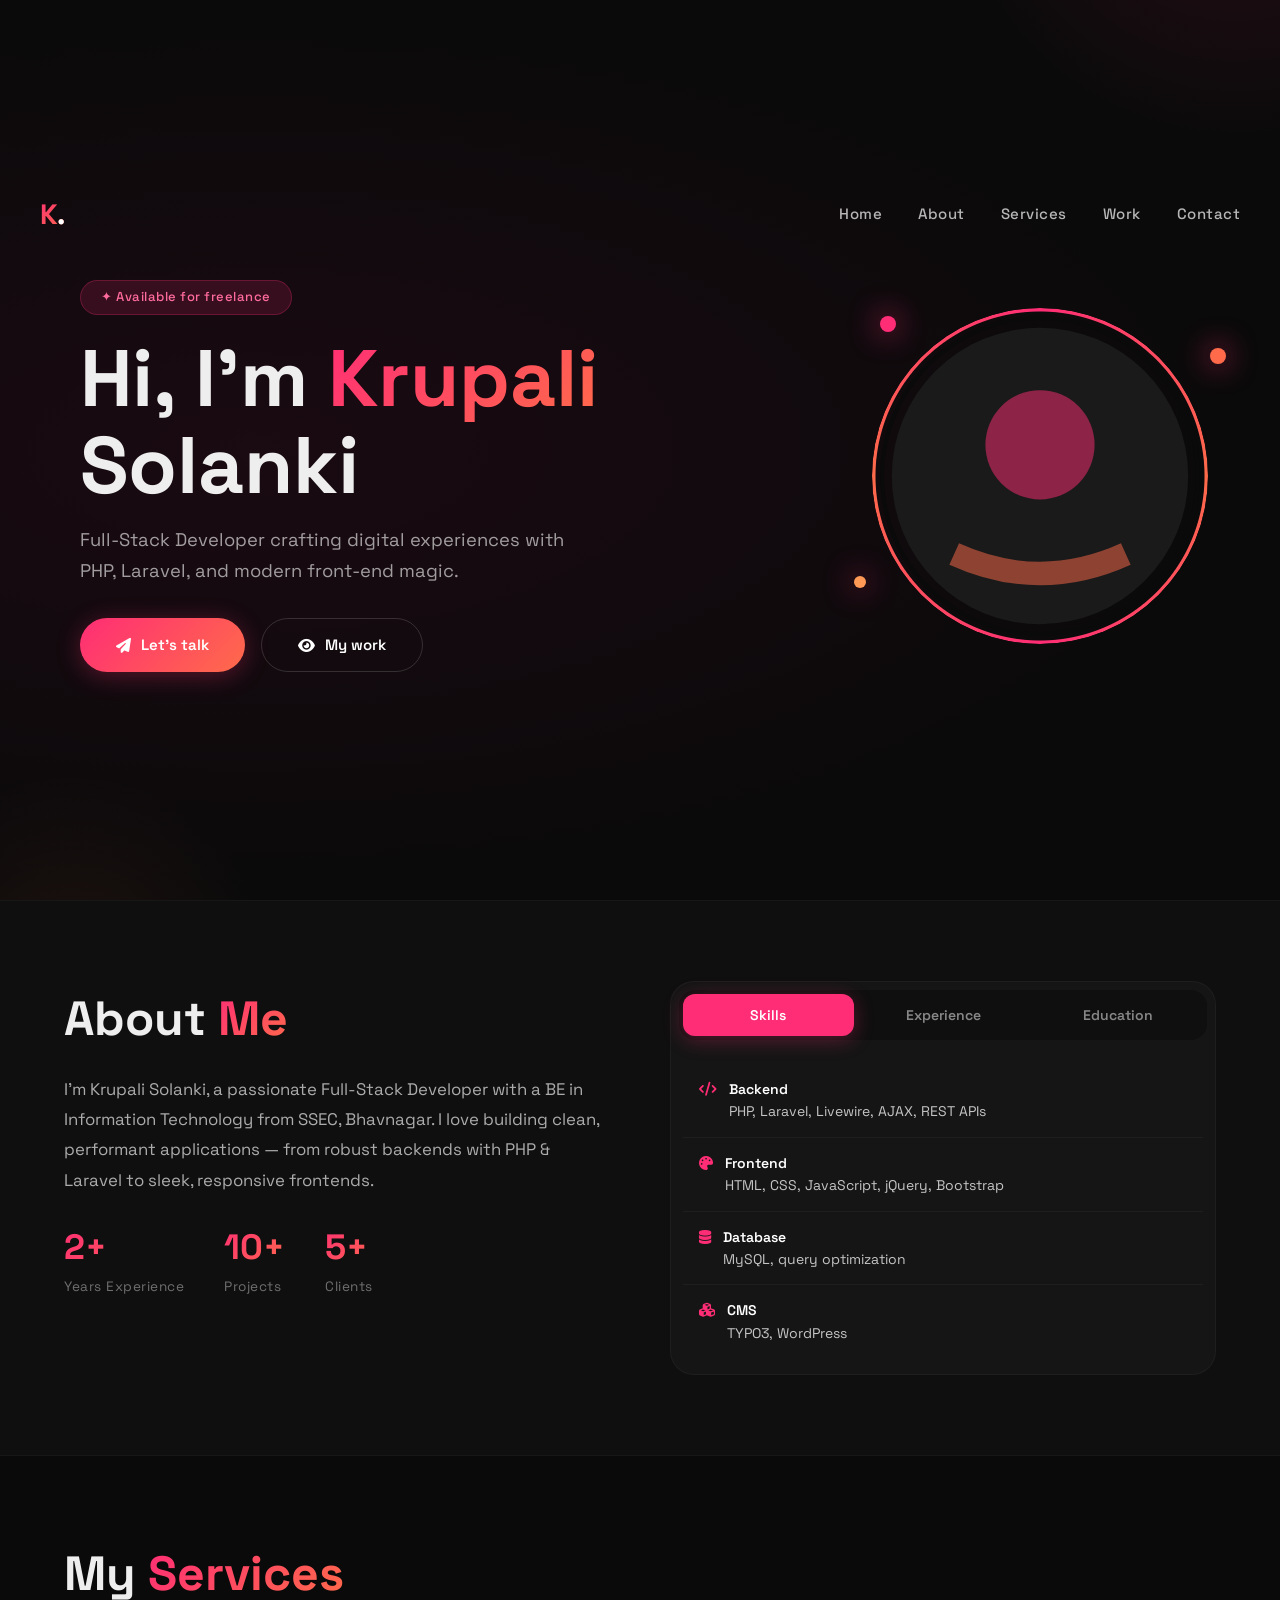
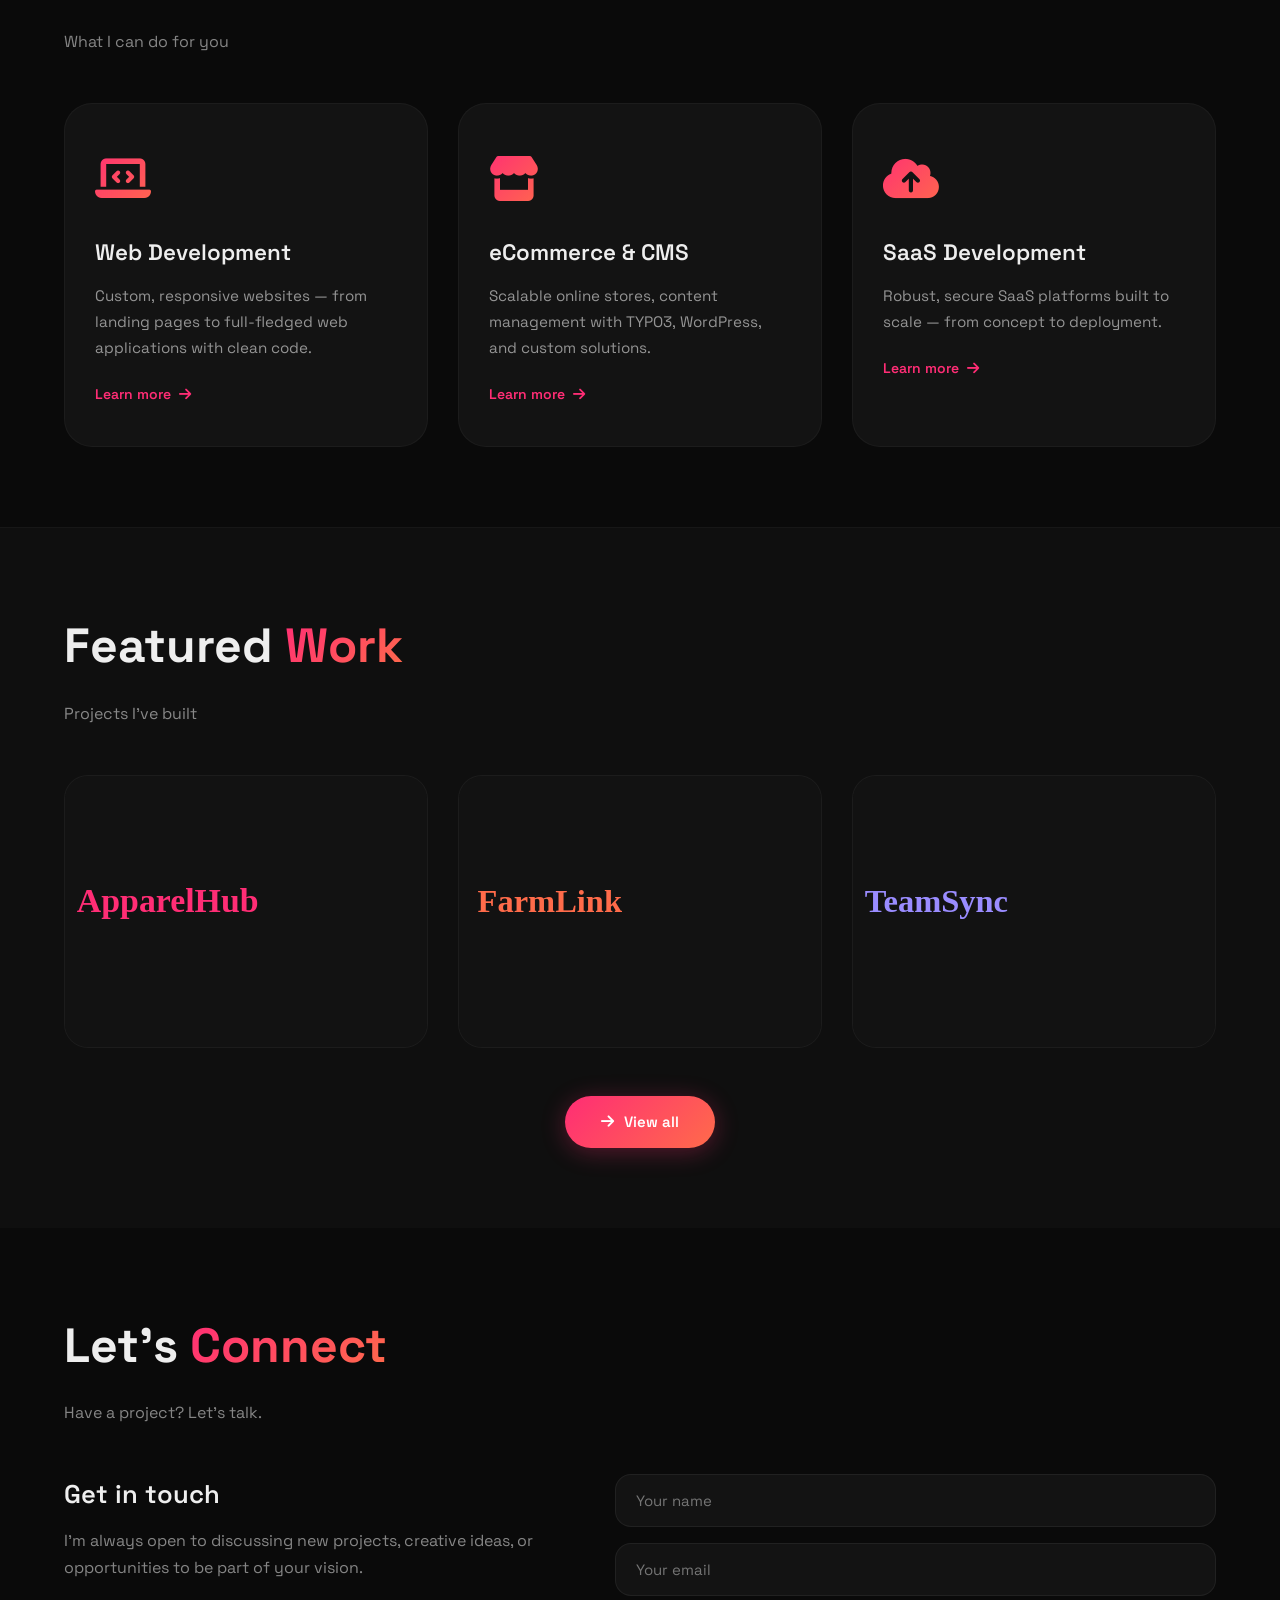
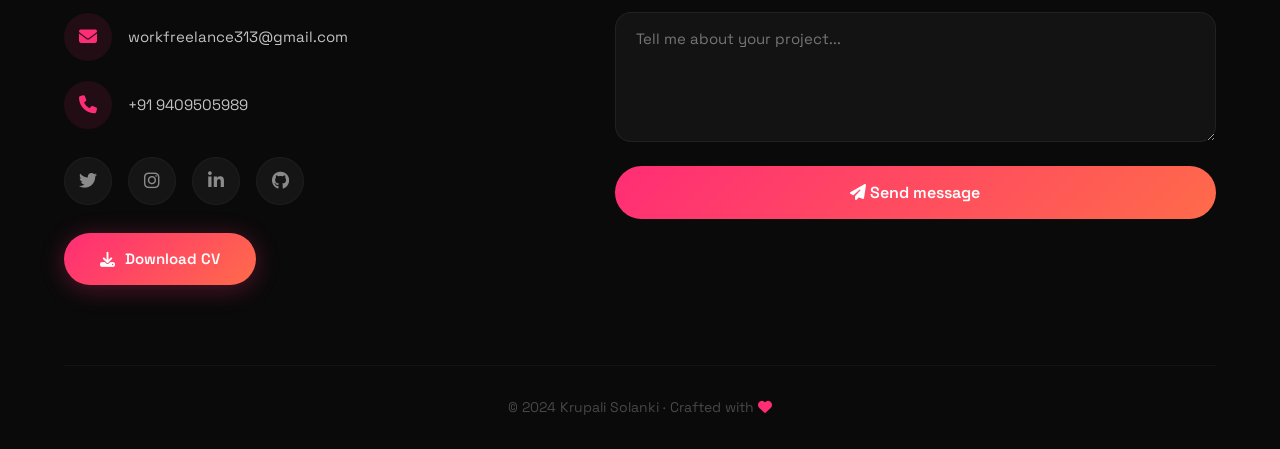
==== commit 86302334: "Update index.htmll" ====
--- a/index.html
+++ b/index.html
@@ -1,547 +1,827 @@
 <!DOCTYPE html>
 <html lang="en">
 <head>
-    <meta charset="UTF-8">
-    <meta name="viewport" content="width=device-width, initial-scale=1.0">
+    <meta charset="UTF-8" />
+    <meta name="viewport" content="width=device-width, initial-scale=1.0"/>
     <title>Krupali Solanki · Portfolio</title>
-    <!-- Fonts & Icons -->
-    <link rel="stylesheet" href="https://cdnjs.cloudflare.com/ajax/libs/font-awesome/6.0.0-beta3/css/all.min.css">
-    <link href="https://fonts.googleapis.com/css2?family=Inter:opsz,wght@14..32,300;14..32,400;14..32,600;14..32,700;14..32,800&display=swap" rel="stylesheet">
+    <link rel="stylesheet" href="https://cdnjs.cloudflare.com/ajax/libs/font-awesome/6.5.0/css/all.min.css"/>
+    <link href="https://fonts.googleapis.com/css2?family=Space+Grotesk:wght@300;400;500;600;700&display=swap" rel="stylesheet"/>
     <style>
+        /* ───────── RESET & BASE ───────── */
         * {
             margin: 0;
             padding: 0;
             box-sizing: border-box;
-            font-family: 'Inter', sans-serif;
+        }
+
+        html {
+            scroll-behavior: smooth;
         }
 
         body {
-            background: #0b0b0b;
-            color: #f0f0f0;
-            scroll-behavior: smooth;
+            font-family: 'Space Grotesk', sans-serif;
+            background: #0a0a0a;
+            color: #eee;
             line-height: 1.6;
-        }
-
-        /* ----- HEADER / NAV ----- */
+            overflow-x: hidden;
+        }
+
+        a {
+            text-decoration: none;
+            color: inherit;
+        }
+
+        .container {
+            max-width: 1200px;
+            margin: 0 auto;
+            padding: 0 24px;
+        }
+
+        /* ───────── SCROLLBAR ───────── */
+        ::-webkit-scrollbar {
+            width: 8px;
+        }
+        ::-webkit-scrollbar-track {
+            background: #0a0a0a;
+        }
+        ::-webkit-scrollbar-thumb {
+            background: linear-gradient(180deg, #ff2d75, #ff6b4a);
+            border-radius: 10px;
+        }
+
+        /* ───────── GLOW ANIMATIONS ───────── */
+        @keyframes float {
+            0%,
+            100% {
+                transform: translateY(0px);
+            }
+            50% {
+                transform: translateY(-16px);
+            }
+        }
+
+        @keyframes pulse-ring {
+            0% {
+                transform: scale(1);
+                opacity: 0.6;
+            }
+            100% {
+                transform: scale(1.5);
+                opacity: 0;
+            }
+        }
+
+        @keyframes fade-up {
+            0% {
+                opacity: 0;
+                transform: translateY(40px);
+            }
+            100% {
+                opacity: 1;
+                transform: translateY(0);
+            }
+        }
+
+        @keyframes slide-in-left {
+            0% {
+                opacity: 0;
+                transform: translateX(-60px);
+            }
+            100% {
+                opacity: 1;
+                transform: translateX(0);
+            }
+        }
+
+        @keyframes gradient-shift {
+            0% {
+                background-position: 0% 50%;
+            }
+            50% {
+                background-position: 100% 50%;
+            }
+            100% {
+                background-position: 0% 50%;
+            }
+        }
+
+        /* ───────── HEADER / HERO ───────── */
         #header {
-            width: 100%;
             min-height: 100vh;
-            background: radial-gradient(circle at 70% 20%, #1a0e14, #0b0b0b 80%);
             display: flex;
             flex-direction: column;
             justify-content: center;
-            padding: 0 6%;
             position: relative;
+            background: radial-gradient(ellipse at 20% 50%, #1a0a12, #0a0a0a 70%);
             overflow: hidden;
         }
 
+        #header::before {
+            content: '';
+            position: absolute;
+            top: -50%;
+            right: -20%;
+            width: 600px;
+            height: 600px;
+            background: radial-gradient(circle, rgba(255, 45, 117, 0.12), transparent 70%);
+            border-radius: 50%;
+            pointer-events: none;
+        }
+
+        #header::after {
+            content: '';
+            position: absolute;
+            bottom: -30%;
+            left: -10%;
+            width: 400px;
+            height: 400px;
+            background: radial-gradient(circle, rgba(255, 107, 74, 0.08), transparent 70%);
+            border-radius: 50%;
+            pointer-events: none;
+        }
+
+        /* NAV */
         nav {
             display: flex;
             justify-content: space-between;
             align-items: center;
-            padding: 24px 0 40px;
+            padding: 24px 40px;
+            position: relative;
+            z-index: 10;
             flex-wrap: wrap;
-            width: 100%;
         }
 
         .logo {
-            height: 48px;
-            width: auto;
-            filter: drop-shadow(0 0 6px rgba(255, 30, 100, 0.3));
-        }
-
-        .nav-toggle {
-            display: none;
-            background: rgba(255, 255, 255, 0.05);
-            border: 1px solid #ff3b7f;
-            color: #fff;
-            font-size: 26px;
-            padding: 6px 16px;
-            border-radius: 30px;
-            cursor: pointer;
-            backdrop-filter: blur(4px);
-            transition: 0.2s;
-        }
-        .nav-toggle:hover {
-            background: #ff3b7f33;
-        }
-
-        .nav-items {
-            display: flex;
-            gap: 32px;
-            list-style: none;
-            align-items: center;
-        }
-
-        .nav-items a {
-            text-decoration: none;
-            color: #eaeaea;
-            font-weight: 500;
-            font-size: 1rem;
-            letter-spacing: 0.3px;
-            transition: 0.2s;
-            position: relative;
-        }
-        .nav-items a::after {
-            content: '';
-            position: absolute;
-            left: 0;
-            bottom: -4px;
-            width: 0;
-            height: 2px;
-            background: #ff3b7f;
-            transition: 0.3s;
-        }
-        .nav-items a:hover {
-            color: #ff6b9d;
-        }
-        .nav-items a:hover::after {
-            width: 100%;
-        }
-
-        /* header content */
-        .header-content {
-            display: flex;
-            align-items: center;
-            justify-content: space-between;
-            flex-wrap: wrap;
-            margin-top: 20px;
-        }
-
-        .header-text {
-            flex: 1 1 300px;
-        }
-        .header-text p {
-            font-size: 1.2rem;
-            color: #ff8bb3;
-            letter-spacing: 1px;
-            margin-bottom: 8px;
-        }
-        .header-text h1 {
-            font-size: 4rem;
-            font-weight: 800;
-            line-height: 1.2;
-        }
-        .header-text h1 span {
-            background: linear-gradient(135deg, #ff2e7d, #ff9a56);
+            font-size: 28px;
+            font-weight: 700;
+            background: linear-gradient(135deg, #ff2d75, #ff6b4a);
             -webkit-background-clip: text;
             background-clip: text;
             color: transparent;
-            display: inline-block;
-        }
-
-        .image {
-            flex: 0 0 auto;
-        }
-        .profile {
-            width: 280px;
-            height: 280px;
-            object-fit: cover;
-            border-radius: 50%;
-            border: 4px solid rgba(255, 255, 255, 0.2);
-            box-shadow: 0 20px 40px -12px #ff2e7d55, 0 0 0 2px #ff2e7d22;
-            transition: 0.4s ease;
-        }
-        .profile:hover {
-            transform: scale(1.02);
-            box-shadow: 0 30px 50px -10px #ff2e7daa, 0 0 0 4px #ff3b7f55;
-        }
-
-        /* ----- ABOUT ----- */
-        #about {
-            padding: 80px 6%;
-            background: #111;
-        }
-        .about-grid {
-            display: flex;
+            letter-spacing: -1px;
+        }
+        .logo span {
+            color: #fff;
+            background: none;
+            -webkit-background-clip: unset;
+            background-clip: unset;
+        }
+
+        .nav-toggle {
+            display: none;
+            background: rgba(255, 255, 255, 0.06);
+            border: 1px solid rgba(255, 45, 117, 0.3);
+            color: #fff;
+            font-size: 22px;
+            padding: 6px 18px;
+            border-radius: 30px;
+            cursor: pointer;
+            transition: 0.3s;
+            backdrop-filter: blur(8px);
+        }
+        .nav-toggle:hover {
+            background: rgba(255, 45, 117, 0.15);
+            border-color: #ff2d75;
+        }
+
+        .nav-items {
+            display: flex;
+            gap: 36px;
+            list-style: none;
+            align-items: center;
+        }
+
+        .nav-items a {
+            font-size: 15px;
+            font-weight: 500;
+            color: rgba(255, 255, 255, 0.7);
+            transition: 0.3s;
+            position: relative;
+            letter-spacing: 0.5px;
+        }
+
+        .nav-items a::before {
+            content: '';
+            position: absolute;
+            bottom: -4px;
+            left: 0;
+            width: 0;
+            height: 2px;
+            background: linear-gradient(90deg, #ff2d75, #ff6b4a);
+            transition: 0.3s;
+        }
+        .nav-items a:hover {
+            color: #fff;
+        }
+        .nav-items a:hover::before {
+            width: 100%;
+        }
+
+        /* Hero Content */
+        .hero {
+            display: flex;
+            align-items: center;
+            justify-content: space-between;
+            padding: 20px 40px 60px;
+            position: relative;
+            z-index: 2;
             flex-wrap: wrap;
             gap: 40px;
-            align-items: flex-start;
-        }
-        .about-col-1 {
-            flex: 2;
-            min-width: 280px;
-        }
-        .about-col-1 h1 {
-            font-size: 2.8rem;
+        }
+
+        .hero-text {
+            flex: 1 1 400px;
+            animation: fade-up 0.8s ease;
+        }
+
+        .hero-text .badge {
+            display: inline-block;
+            background: rgba(255, 45, 117, 0.15);
+            border: 1px solid rgba(255, 45, 117, 0.25);
+            padding: 6px 20px;
+            border-radius: 50px;
+            font-size: 13px;
+            font-weight: 500;
+            color: #ff6b9d;
+            margin-bottom: 20px;
+            letter-spacing: 0.5px;
+        }
+
+        .hero-text h1 {
+            font-size: clamp(2.8rem, 7vw, 5rem);
             font-weight: 700;
-            background: linear-gradient(145deg, #fff, #ffa0c0);
+            line-height: 1.08;
+            margin-bottom: 16px;
+        }
+
+        .hero-text h1 .highlight {
+            background: linear-gradient(135deg, #ff2d75, #ff6b4a, #ff2d75);
+            background-size: 200% 200%;
             -webkit-background-clip: text;
             background-clip: text;
             color: transparent;
+            animation: gradient-shift 4s ease infinite;
+        }
+
+        .hero-text p {
+            font-size: 1.15rem;
+            color: rgba(255, 255, 255, 0.6);
+            max-width: 500px;
+            margin-bottom: 32px;
+            line-height: 1.7;
+        }
+
+        .hero-btns {
+            display: flex;
+            gap: 16px;
+            flex-wrap: wrap;
+        }
+
+        .btn-primary {
+            display: inline-flex;
+            align-items: center;
+            gap: 10px;
+            padding: 14px 36px;
+            border-radius: 60px;
+            background: linear-gradient(135deg, #ff2d75, #ff6b4a);
+            color: #fff;
+            font-weight: 600;
+            font-size: 15px;
+            border: none;
+            cursor: pointer;
+            transition: 0.3s;
+            box-shadow: 0 4px 25px rgba(255, 45, 117, 0.3);
+        }
+        .btn-primary:hover {
+            transform: translateY(-3px);
+            box-shadow: 0 8px 40px rgba(255, 45, 117, 0.5);
+        }
+
+        .btn-secondary {
+            display: inline-flex;
+            align-items: center;
+            gap: 10px;
+            padding: 14px 36px;
+            border-radius: 60px;
+            background: transparent;
+            color: #fff;
+            font-weight: 600;
+            font-size: 15px;
+            border: 1.5px solid rgba(255, 255, 255, 0.15);
+            transition: 0.3s;
+        }
+        .btn-secondary:hover {
+            border-color: #ff2d75;
+            background: rgba(255, 45, 117, 0.08);
+            transform: translateY(-3px);
+        }
+
+        /* Hero Image */
+        .hero-image {
+            flex: 0 0 auto;
+            position: relative;
+            animation: float 5s ease-in-out infinite;
+        }
+
+        .hero-image .profile-wrap {
+            position: relative;
+            width: 320px;
+            height: 320px;
+        }
+
+        .profile-ring {
+            position: absolute;
+            inset: -8px;
+            border-radius: 50%;
+            background: conic-gradient(from 0deg, #ff2d75, #ff6b4a, #ff2d75, #ff6b4a, #ff2d75);
+            -webkit-mask: radial-gradient(farthest-side, transparent calc(100% - 4px), #000 calc(100% - 3px));
+            mask: radial-gradient(farthest-side, transparent calc(100% - 4px), #000 calc(100% - 3px));
+            animation: spin 8s linear infinite;
+        }
+
+        @keyframes spin {
+            to {
+                transform: rotate(360deg);
+            }
+        }
+
+        .profile-ring::after {
+            content: '';
+            position: absolute;
+            inset: 4px;
+            border-radius: 50%;
+            background: #0a0a0a;
+        }
+
+        .hero-image img {
+            width: 100%;
+            height: 100%;
+            object-fit: cover;
+            border-radius: 50%;
+            position: relative;
+            z-index: 2;
+            border: 4px solid #0a0a0a;
+        }
+
+        .floating-dot {
+            position: absolute;
+            width: 16px;
+            height: 16px;
+            border-radius: 50%;
+            background: #ff2d75;
+            box-shadow: 0 0 30px #ff2d75;
+            z-index: 3;
+            animation: pulse-ring 2s ease-out infinite;
+        }
+        .floating-dot:nth-child(2) {
+            top: 10%;
+            right: -8%;
+            animation-delay: 0.6s;
+            background: #ff6b4a;
+        }
+        .floating-dot:nth-child(3) {
+            bottom: 15%;
+            left: -8%;
+            animation-delay: 1.2s;
+            background: #ff9a56;
+            width: 12px;
+            height: 12px;
+        }
+
+        /* ───────── SECTION TITLES ───────── */
+        .section-title {
+            font-size: clamp(2rem, 4vw, 3rem);
+            font-weight: 700;
             margin-bottom: 16px;
         }
-        .about-col-1 p {
-            color: #b0b0b0;
-            max-width: 600px;
-            font-size: 1.05rem;
-            margin-bottom: 30px;
-        }
-
-        .tab-titles {
-            display: flex;
-            gap: 30px;
-            flex-wrap: wrap;
-            margin-bottom: 20px;
-        }
-        .tab-links {
-            font-size: 1.1rem;
-            font-weight: 600;
-            color: #aaa;
-            cursor: pointer;
-            transition: 0.2s;
-            padding-bottom: 4px;
-            border-bottom: 2px solid transparent;
-        }
-        .tab-links.active {
-            color: #ff4d88;
-            border-bottom-color: #ff4d88;
-        }
-        .tab-links:hover {
-            color: #fff;
-        }
-
-        .tab-contents ul {
-            display: none;
-            list-style: none;
-            margin-top: 10px;
-        }
-        .tab-contents ul.active {
-            display: block;
-        }
-        .tab-contents ul li {
-            background: #1c1c1c;
-            padding: 18px 24px;
-            margin-bottom: 14px;
-            border-radius: 16px;
-            border-left: 4px solid #ff3b7f;
-            box-shadow: 0 8px 18px -8px #00000066;
-            transition: 0.25s;
-            color: #ddd;
-        }
-        .tab-contents ul li:hover {
-            transform: translateX(6px);
-            background: #232323;
-            border-left-color: #ff8aae;
-        }
-        .tab-contents ul li span {
-            color: #ff6b9d;
-            font-weight: 700;
-            font-size: 1.1rem;
-            display: block;
-            margin-bottom: 4px;
-        }
-
-        /* ----- SERVICES ----- */
-        #Services {
-            padding: 60px 6% 90px;
-            background: #0e0e0e;
-        }
-        #Services h1 {
-            text-align: center;
-            font-size: 2.8rem;
-            font-weight: 700;
-            margin-bottom: 50px;
-            background: linear-gradient(145deg, #fff, #ff9fbf);
+        .section-title .gradient {
+            background: linear-gradient(135deg, #ff2d75, #ff6b4a);
             -webkit-background-clip: text;
             background-clip: text;
             color: transparent;
         }
-        .services-list {
+        .section-sub {
+            color: rgba(255, 255, 255, 0.5);
+            font-size: 1rem;
+            margin-bottom: 48px;
+        }
+
+        /* ───────── ABOUT ───────── */
+        #about {
+            padding: 80px 0;
+            background: #0f0f0f;
+            border-top: 1px solid rgba(255, 255, 255, 0.03);
+            border-bottom: 1px solid rgba(255, 255, 255, 0.03);
+        }
+
+        .about-grid {
             display: grid;
-            grid-template-columns: repeat(auto-fit, minmax(260px, 1fr));
+            grid-template-columns: 1fr 1fr;
+            gap: 60px;
+            align-items: start;
+        }
+
+        .about-text p {
+            color: rgba(255, 255, 255, 0.65);
+            font-size: 1.05rem;
+            line-height: 1.8;
+            margin-bottom: 24px;
+        }
+
+        .about-stats {
+            display: flex;
             gap: 40px;
-        }
-        .services-list div {
-            background: #181818;
-            padding: 40px 28px;
-            border-radius: 28px;
-            text-align: center;
-            border: 1px solid #2a2a2a;
-            transition: 0.3s ease;
-            box-shadow: 0 6px 20px #00000044;
-        }
-        .services-list div i {
-            font-size: 3.4rem;
-            color: #ff4d88;
-            margin-bottom: 20px;
-        }
-        .services-list div h2 {
-            font-size: 1.8rem;
-            font-weight: 600;
-            margin-bottom: 12px;
-        }
-        .services-list div p {
-            color: #b5b5b5;
-            font-size: 0.95rem;
-            margin-bottom: 20px;
-        }
-        .services-list div a {
-            color: #fff;
-            background: #ff3b7f;
-            padding: 8px 24px;
-            border-radius: 40px;
-            text-decoration: none;
-            font-weight: 500;
-            font-size: 0.9rem;
-            transition: 0.2s;
-            display: inline-block;
-        }
-        .services-list div a:hover {
-            background: #e62e6e;
-            transform: scale(1.02);
-            box-shadow: 0 6px 18px #ff3b7f66;
-        }
-        .services-list div:hover {
-            transform: translateY(-10px);
-            border-color: #ff3b7f66;
-            background: #1f1f1f;
-        }
-
-        /* ----- PORTFOLIO ----- */
-        #portfolio {
-            padding: 70px 6% 100px;
-            background: #111;
-        }
-        .subt-title {
-            font-size: 2.8rem;
+            margin-top: 20px;
+        }
+        .stat-item h4 {
+            font-size: 2.2rem;
             font-weight: 700;
-            text-align: center;
-            margin-bottom: 50px;
-            background: linear-gradient(145deg, #fff, #ffa5c2);
+            background: linear-gradient(135deg, #ff2d75, #ff6b4a);
             -webkit-background-clip: text;
             background-clip: text;
             color: transparent;
         }
-        .work-list {
+        .stat-item p {
+            color: rgba(255, 255, 255, 0.4);
+            font-size: 0.85rem;
+            letter-spacing: 0.5px;
+        }
+
+        .tabs-wrapper {
+            background: #151515;
+            border-radius: 24px;
+            padding: 8px;
+            border: 1px solid rgba(255, 255, 255, 0.04);
+        }
+
+        .tab-headers {
+            display: flex;
+            gap: 4px;
+            margin-bottom: 16px;
+            background: #0f0f0f;
+            border-radius: 16px;
+            padding: 4px;
+        }
+
+        .tab-btn {
+            flex: 1;
+            padding: 12px 8px;
+            border: none;
+            background: transparent;
+            color: rgba(255, 255, 255, 0.5);
+            font-weight: 600;
+            font-size: 14px;
+            border-radius: 12px;
+            cursor: pointer;
+            transition: 0.3s;
+            font-family: 'Space Grotesk', sans-serif;
+        }
+        .tab-btn.active {
+            background: #ff2d75;
+            color: #fff;
+            box-shadow: 0 4px 20px rgba(255, 45, 117, 0.3);
+        }
+        .tab-btn:hover:not(.active) {
+            color: #fff;
+        }
+
+        .tab-panel {
+            display: none;
+            padding: 8px 4px;
+        }
+        .tab-panel.active {
+            display: block;
+            animation: fade-up 0.3s ease;
+        }
+
+        .tab-panel ul {
+            list-style: none;
+        }
+        .tab-panel ul li {
+            padding: 14px 16px;
+            border-bottom: 1px solid rgba(255, 255, 255, 0.04);
+            color: rgba(255, 255, 255, 0.75);
+            font-size: 14px;
+            display: flex;
+            gap: 12px;
+            align-items: flex-start;
+        }
+        .tab-panel ul li:last-child {
+            border-bottom: none;
+        }
+        .tab-panel ul li i {
+            color: #ff2d75;
+            margin-top: 4px;
+            font-size: 14px;
+        }
+        .tab-panel ul li strong {
+            color: #fff;
+            display: block;
+            font-weight: 600;
+        }
+
+        /* ───────── SERVICES ───────── */
+        #Services {
+            padding: 80px 0;
+            background: #0a0a0a;
+        }
+
+        .services-grid {
             display: grid;
-            grid-template-columns: repeat(auto-fit, minmax(270px, 1fr));
+            grid-template-columns: repeat(auto-fit, minmax(280px, 1fr));
             gap: 30px;
-        }
-        .work {
+            margin-top: 20px;
+        }
+
+        .service-card {
+            background: #131313;
+            padding: 40px 30px;
+            border-radius: 28px;
+            border: 1px solid rgba(255, 255, 255, 0.04);
+            transition: 0.4s cubic-bezier(0.22, 1, 0.36, 1);
+            position: relative;
+            overflow: hidden;
+        }
+
+        .service-card::before {
+            content: '';
+            position: absolute;
+            top: 0;
+            left: 0;
+            right: 0;
+            bottom: 0;
+            background: linear-gradient(135deg, rgba(255, 45, 117, 0.05), transparent);
+            opacity: 0;
+            transition: 0.4s;
+            pointer-events: none;
+        }
+
+        .service-card:hover {
+            transform: translateY(-8px);
+            border-color: rgba(255, 45, 117, 0.2);
+            background: #181818;
+        }
+        .service-card:hover::before {
+            opacity: 1;
+        }
+
+        .service-card .icon {
+            font-size: 2.8rem;
+            margin-bottom: 20px;
+            display: inline-block;
+            background: linear-gradient(135deg, #ff2d75, #ff6b4a);
+            -webkit-background-clip: text;
+            background-clip: text;
+            color: transparent;
+        }
+        .service-card h3 {
+            font-size: 1.4rem;
+            font-weight: 600;
+            margin-bottom: 12px;
+        }
+        .service-card p {
+            color: rgba(255, 255, 255, 0.55);
+            font-size: 0.95rem;
+            line-height: 1.7;
+            margin-bottom: 20px;
+        }
+        .service-card .learn-link {
+            color: #ff2d75;
+            font-weight: 600;
+            font-size: 14px;
+            display: inline-flex;
+            align-items: center;
+            gap: 8px;
+            transition: 0.3s;
+        }
+        .service-card .learn-link:hover {
+            gap: 14px;
+        }
+
+        /* ───────── PORTFOLIO ───────── */
+        #portfolio {
+            padding: 80px 0;
+            background: #0f0f0f;
+            border-top: 1px solid rgba(255, 255, 255, 0.03);
+        }
+
+        .portfolio-grid {
+            display: grid;
+            grid-template-columns: repeat(auto-fit, minmax(300px, 1fr));
+            gap: 30px;
+        }
+
+        .portfolio-item {
             border-radius: 24px;
             overflow: hidden;
             position: relative;
-            background: #1a1a1a;
-            box-shadow: 0 10px 30px -12px #000000cc;
-        }
-        .work img {
+            background: #131313;
+            aspect-ratio: 4/3;
+            cursor: pointer;
+            border: 1px solid rgba(255, 255, 255, 0.04);
+            transition: 0.4s;
+        }
+
+        .portfolio-item:hover {
+            transform: scale(1.02);
+            border-color: rgba(255, 45, 117, 0.2);
+        }
+
+        .portfolio-item .thumb {
             width: 100%;
-            height: 220px;
+            height: 100%;
             object-fit: cover;
-            transition: 0.4s;
-            display: block;
-        }
-        .layer {
+            transition: 0.6s;
+        }
+
+        .portfolio-item:hover .thumb {
+            transform: scale(1.06);
+        }
+
+        .portfolio-overlay {
             position: absolute;
             inset: 0;
-            background: linear-gradient(to top, #0b0b0be0, #ff2e7d88);
+            background: linear-gradient(to top, rgba(10, 10, 10, 0.95) 0%, transparent 60%);
             display: flex;
             flex-direction: column;
-            justify-content: center;
+            justify-content: flex-end;
+            padding: 28px;
+            opacity: 0;
+            transition: 0.4s;
+        }
+
+        .portfolio-item:hover .portfolio-overlay {
+            opacity: 1;
+        }
+
+        .portfolio-overlay h4 {
+            font-size: 1.3rem;
+            font-weight: 600;
+            margin-bottom: 4px;
+        }
+        .portfolio-overlay p {
+            color: rgba(255, 255, 255, 0.5);
+            font-size: 0.9rem;
+            margin-bottom: 12px;
+        }
+        .portfolio-overlay .tag {
+            display: inline-block;
+            padding: 4px 14px;
+            border-radius: 20px;
+            background: rgba(255, 45, 117, 0.15);
+            color: #ff6b9d;
+            font-size: 12px;
+            font-weight: 500;
+            align-self: flex-start;
+        }
+
+        .portfolio-center {
+            text-align: center;
+            margin-top: 48px;
+        }
+
+        /* ───────── CONTACT ───────── */
+        #contact {
+            padding: 80px 0 0;
+            background: #0a0a0a;
+        }
+
+        .contact-wrapper {
+            display: grid;
+            grid-template-columns: 1fr 1.2fr;
+            gap: 50px;
+            align-items: start;
+        }
+
+        .contact-info h3 {
+            font-size: 1.6rem;
+            font-weight: 600;
+            margin-bottom: 12px;
+        }
+        .contact-info p {
+            color: rgba(255, 255, 255, 0.5);
+            margin-bottom: 32px;
+            line-height: 1.7;
+        }
+
+        .contact-item {
+            display: flex;
             align-items: center;
-            padding: 20px;
-            opacity: 0;
-            transition: 0.4s ease;
-            color: #fff;
-            text-align: center;
-            backdrop-filter: blur(3px);
-        }
-        .layer h3 {
-            font-size: 1.6rem;
-            font-weight: 700;
-            margin-bottom: 8px;
-        }
-        .layer p {
-            font-size: 0.9rem;
-            max-width: 240px;
-            margin-bottom: 12px;
-            color: #f0e0e6;
-        }
-        .layer a {
-            background: #fff;
-            color: #111;
-            width: 50px;
-            height: 50px;
+            gap: 16px;
+            margin-bottom: 20px;
+        }
+        .contact-item .ci-icon {
+            width: 48px;
+            height: 48px;
             border-radius: 50%;
+            background: rgba(255, 45, 117, 0.1);
             display: flex;
             align-items: center;
             justify-content: center;
-            font-size: 1.4rem;
-            transition: 0.25s;
-        }
-        .layer a:hover {
-            background: #ff3b7f;
+            color: #ff2d75;
+            font-size: 18px;
+            flex-shrink: 0;
+        }
+        .contact-item .ci-text {
+            color: rgba(255, 255, 255, 0.75);
+            font-size: 15px;
+        }
+
+        .social-links {
+            display: flex;
+            gap: 16px;
+            margin-top: 28px;
+        }
+        .social-links a {
+            width: 48px;
+            height: 48px;
+            border-radius: 50%;
+            background: #151515;
+            display: flex;
+            align-items: center;
+            justify-content: center;
+            color: rgba(255, 255, 255, 0.5);
+            font-size: 18px;
+            transition: 0.3s;
+            border: 1px solid rgba(255, 255, 255, 0.04);
+        }
+        .social-links a:hover {
+            background: #ff2d75;
             color: #fff;
-            transform: rotate(8deg) scale(1.08);
-        }
-        .work:hover .layer {
-            opacity: 1;
-        }
-        .work:hover img {
-            transform: scale(1.04);
-        }
-
-        .btn {
-            display: inline-block;
-            margin: 50px auto 0;
-            padding: 14px 48px;
-            border: 1.5px solid #ff3b7f;
+            transform: translateY(-4px);
+            box-shadow: 0 8px 30px rgba(255, 45, 117, 0.3);
+        }
+
+        .contact-form input,
+        .contact-form textarea {
+            width: 100%;
+            padding: 16px 20px;
+            margin-bottom: 16px;
+            border-radius: 16px;
+            border: 1px solid rgba(255, 255, 255, 0.06);
+            background: #131313;
+            color: #fff;
+            font-family: 'Space Grotesk', sans-serif;
+            font-size: 15px;
+            transition: 0.3s;
+            outline: none;
+        }
+        .contact-form input:focus,
+        .contact-form textarea:focus {
+            border-color: #ff2d75;
+            background: #181818;
+        }
+        .contact-form textarea {
+            min-height: 130px;
+            resize: vertical;
+        }
+        .contact-form button {
+            width: 100%;
+            padding: 16px;
             border-radius: 60px;
+            border: none;
+            background: linear-gradient(135deg, #ff2d75, #ff6b4a);
             color: #fff;
             font-weight: 600;
-            text-decoration: none;
-            transition: 0.25s;
-            background: transparent;
-        }
-        .btn:hover {
-            background: #ff3b7f;
-            color: #fff;
-            box-shadow: 0 6px 20px #ff3b7f55;
-            transform: translateY(-3px);
-        }
-
-        /* ----- CONTACT ----- */
-        #contact {
-            padding: 70px 6% 20px;
-            background: #0b0b0b;
-        }
-        .title {
-            font-size: 2.8rem;
-            font-weight: 700;
-            text-align: center;
-            margin-bottom: 50px;
-            background: linear-gradient(145deg, #fff, #ffaec8);
-            -webkit-background-clip: text;
-            background-clip: text;
-            color: transparent;
-        }
-        .contact-wrapper {
-            display: flex;
-            flex-wrap: wrap;
-            gap: 40px;
-            justify-content: center;
-        }
-        .content-left, .content-right {
-            flex: 1 1 340px;
-            background: #161616;
-            padding: 40px 30px;
-            border-radius: 32px;
-            border: 1px solid #282828;
-            box-shadow: 0 10px 30px #00000055;
-        }
-        .content-left p {
-            font-size: 1.1rem;
-            color: #ccc;
-            margin: 18px 0;
-            display: flex;
-            align-items: center;
-            gap: 12px;
-        }
-        .content-left p i {
-            color: #ff3b7f;
-            font-size: 1.4rem;
-            width: 28px;
-        }
-        .social-icons {
-            display: flex;
-            gap: 22px;
-            margin: 28px 0 24px;
-        }
-        .social-icons a {
-            color: #bbb;
-            font-size: 1.8rem;
-            transition: 0.2s;
-        }
-        .social-icons a:hover {
-            color: #ff4d88;
-            transform: scale(1.1);
-        }
-        .btn-download {
-            background: #ff3b7f;
-            color: #fff;
-            padding: 14px 36px;
-            border-radius: 60px;
-            text-decoration: none;
-            font-weight: 600;
-            display: inline-block;
-            transition: 0.25s;
-            border: none;
-        }
-        .btn-download:hover {
-            background: #d62e66;
-            box-shadow: 0 6px 20px #ff3b7f77;
-            transform: translateY(-3px);
-        }
-
-        .content-right form input,
-        .content-right form textarea {
-            width: 100%;
-            padding: 16px 18px;
-            margin-bottom: 18px;
-            border-radius: 20px;
-            border: 1px solid #333;
-            background: #212121;
-            color: #f0f0f0;
-            font-size: 1rem;
-            outline: none;
-            transition: 0.2s;
-        }
-        .content-right form input:focus,
-        .content-right form textarea:focus {
-            border-color: #ff3b7f;
-            background: #2a2a2a;
-        }
-        .btn-submit {
-            background: #ff3b7f;
-            border: none;
-            padding: 16px;
-            width: 100%;
-            border-radius: 60px;
-            font-weight: 700;
-            font-size: 1.1rem;
-            color: #fff;
+            font-size: 16px;
             cursor: pointer;
-            transition: 0.25s;
-        }
-        .btn-submit:hover {
-            background: #d62e66;
-            box-shadow: 0 6px 20px #ff3b7f66;
+            transition: 0.3s;
+            font-family: 'Space Grotesk', sans-serif;
+        }
+        .contact-form button:hover {
             transform: translateY(-2px);
-        }
-        #msg {
+            box-shadow: 0 8px 40px rgba(255, 45, 117, 0.3);
+        }
+
+        #form-msg {
             display: block;
             margin-top: 12px;
-            color: #6fdf8b;
+            color: #4ade80;
             font-weight: 500;
         }
 
+        /* ───────── FOOTER ───────── */
         .footer {
-            margin-top: 70px;
-            padding: 30px 0 20px;
-            border-top: 1px solid #222;
+            margin-top: 80px;
+            padding: 30px 0;
+            border-top: 1px solid rgba(255, 255, 255, 0.04);
             text-align: center;
-            color: #888;
-            font-size: 0.95rem;
+            color: rgba(255, 255, 255, 0.25);
+            font-size: 14px;
         }
         .footer i {
-            color: #ff3b7f;
-            margin: 0 6px;
-        }
-
-        /* ----- RESPONSIVE ----- */
-        @media (max-width: 900px) {
-            .header-content {
-                flex-direction: column-reverse;
-                text-align: center;
-            }
-            .header-text h1 {
-                font-size: 3rem;
-            }
-            .profile {
-                width: 220px;
-                height: 220px;
-                margin-bottom: 20px;
+            color: #ff2d75;
+        }
+
+        /* ───────── RESPONSIVE ───────── */
+        @media (max-width: 1024px) {
+            .about-grid {
+                grid-template-columns: 1fr;
+                gap: 40px;
+            }
+            .contact-wrapper {
+                grid-template-columns: 1fr;
+                gap: 40px;
             }
         }
 
@@ -549,14 +829,14 @@
             .nav-items {
                 display: none;
                 flex-direction: column;
-                background: #151515ee;
-                backdrop-filter: blur(6px);
-                padding: 20px;
-                border-radius: 30px;
+                background: #121212ee;
+                backdrop-filter: blur(12px);
+                padding: 24px;
+                border-radius: 24px;
                 width: 100%;
                 gap: 12px;
-                margin-top: 10px;
-                border: 1px solid #2a2a2a;
+                border: 1px solid rgba(255, 255, 255, 0.04);
+                margin-top: 12px;
             }
             .nav-items.active {
                 display: flex;
@@ -565,204 +845,300 @@
                 display: block;
             }
             nav {
-                flex-wrap: wrap;
-            }
-            .header-text h1 {
-                font-size: 2.5rem;
-            }
-            .profile {
+                padding: 16px 20px;
+            }
+
+            .hero {
+                flex-direction: column-reverse;
+                text-align: center;
+                padding: 20px 20px 40px;
+            }
+            .hero-text p {
+                margin-left: auto;
+                margin-right: auto;
+            }
+            .hero-btns {
+                justify-content: center;
+            }
+            .hero-image .profile-wrap {
+                width: 220px;
+                height: 220px;
+            }
+
+            .about-stats {
+                justify-content: center;
+            }
+            .services-grid {
+                grid-template-columns: 1fr;
+            }
+            .portfolio-grid {
+                grid-template-columns: 1fr;
+            }
+
+            .contact-wrapper {
+                grid-template-columns: 1fr;
+            }
+            .contact-info {
+                text-align: center;
+            }
+            .contact-item {
+                justify-content: center;
+            }
+            .social-links {
+                justify-content: center;
+            }
+        }
+
+        @media (max-width: 480px) {
+            .hero-image .profile-wrap {
                 width: 180px;
                 height: 180px;
             }
-            .about-grid {
-                flex-direction: column;
-            }
-            .tab-titles {
-                justify-content: center;
-            }
-            .services-list {
-                grid-template-columns: 1fr;
-            }
-            .work-list {
-                grid-template-columns: 1fr;
-            }
-            .contact-wrapper {
-                flex-direction: column;
-                align-items: center;
-            }
-        }
-
-        @media (max-width: 480px) {
-            .header-text h1 {
-                font-size: 2rem;
-            }
-            .profile {
-                width: 150px;
-                height: 150px;
-            }
-            .content-left, .content-right {
-                padding: 24px 16px;
+            .hero-text h1 {
+                font-size: 2.2rem;
+            }
+            .btn-primary,
+            .btn-secondary {
+                padding: 12px 24px;
+                font-size: 14px;
             }
         }
     </style>
 </head>
 <body>
 
-<!-- HEADER -->
-<div id="header">
-    <nav>
-        <img src="data:image/svg+xml,%3Csvg xmlns='http://www.w3.org/2000/svg' viewBox='0 0 100 40'%3E%3Ctext x='0' y='32' font-family='Inter' font-weight='700' font-size='30' fill='%23ff4d88'%3EKS%3C/text%3E%3C/svg%3E" alt="KS" class="logo">
-        <button class="nav-toggle" id="navToggle" aria-label="Toggle navigation">☰</button>
-        <ul class="nav-items" id="navMenu">
-            <li><a href="#header">Home</a></li>
-            <li><a href="#about">About</a></li>
-            <li><a href="#Services">Services</a></li>
-            <li><a href="#portfolio">Portfolio</a></li>
-            <li><a href="#contact">Contact</a></li>
-        </ul>
-    </nav>
-
-    <div class="header-content">
-        <div class="header-text">
-            <p>Full-Stack Developer</p>
-            <h1>Hi, I'm <span>Krupali</span> Solanki</h1>
-        </div>
-        <div class="image">
-            <img class="profile" src="data:image/svg+xml,%3Csvg xmlns='http://www.w3.org/2000/svg' width='300' height='300' viewBox='0 0 300 300'%3E%3Ccircle cx='150' cy='150' r='140' fill='%23222'/%3E%3Ccircle cx='150' cy='120' r='50' fill='%23ff6b9d'/%3E%3Cpath d='M60 220 Q150 270 240 220' stroke='%23ff6b9d' stroke-width='25' fill='none'/%3E%3C/svg%3E" alt="Krupali">
-        </div>
-    </div>
-</div>
-
-<!-- ABOUT -->
-<div id="about">
-    <div class="about-grid">
-        <div class="about-col-1">
-            <h1>About Me</h1>
-            <p>Hello, my name is Krupali Solanki. I have completed my BE from SSEC, Bhavnagar. I am skilled in front-end technologies and have strong knowledge of back-end technologies, including PHP and Java.</p>
-            <div class="tab-titles">
-                <p class="tab-links active" data-tab="skills">Skills</p>
-                <p class="tab-links" data-tab="experience">Experience</p>
-                <p class="tab-links" data-tab="education">Education</p>
+    <!-- ─── HEADER ─── -->
+    <header id="header">
+        <nav>
+            <div class="logo">K<span>.</span></div>
+            <button class="nav-toggle" id="navToggle" aria-label="Toggle navigation">☰</button>
+            <ul class="nav-items" id="navMenu">
+                <li><a href="#header">Home</a></li>
+                <li><a href="#about">About</a></li>
+                <li><a href="#Services">Services</a></li>
+                <li><a href="#portfolio">Work</a></li>
+                <li><a href="#contact">Contact</a></li>
+            </ul>
+        </nav>
+
+        <div class="hero container">
+            <div class="hero-text">
+                <div class="badge">✦ Available for freelance</div>
+                <h1>Hi, I'm <span class="highlight">Krupali</span> Solanki</h1>
+                <p>Full-Stack Developer crafting digital experiences with PHP, Laravel, and modern front-end magic.</p>
+                <div class="hero-btns">
+                    <a href="#contact" class="btn-primary"><i class="fas fa-paper-plane"></i> Let's talk</a>
+                    <a href="#portfolio" class="btn-secondary"><i class="fas fa-eye"></i> My work</a>
+                </div>
             </div>
-            <div class="tab-contents">
-                <ul id="skills" class="active">
-                    <li><span>Backend Development</span>PHP, Laravel, Livewire, AJAX</li>
-                    <li><span>Frontend Development</span>HTML, CSS, JavaScript, jQuery, Bootstrap</li>
-                    <li><span>Database Management</span>MySQL, query optimization</li>
-                    <li><span>CMS Platforms</span>TYPO3, WordPress</li>
-                </ul>
-                <ul id="experience">
-                    <li><span>Vivansh Infotech</span>Intern · PHP & Laravel, REST APIs, DB management</li>
-                    <li><span>NITSAN Technologies</span>TYPO3 Developer · Extensions, Fluid templates, performance</li>
-                    <li><span>VimirLab Solutions</span>Laravel Developer · Backend, API integration, security</li>
-                </ul>
-                <ul id="education">
-                    <li><span>Bachelor of Engineering</span>SSEC, Bhavnagar · IT, 9 SPI</li>
-                    <li><span>High School</span>Mother Zainab Junior Science College, Dholka</li>
-                    <li><span>Secondary School</span>Shri D J Vaghela School, Koth</li>
-                </ul>
+            <div class="hero-image">
+                <div class="profile-wrap">
+                    <div class="profile-ring"></div>
+                    <div class="floating-dot"></div>
+                    <div class="floating-dot"></div>
+                    <div class="floating-dot"></div>
+                    <img src="data:image/svg+xml,%3Csvg xmlns='http://www.w3.org/2000/svg' width='400' height='400' viewBox='0 0 400 400'%3E%3Ccircle cx='200' cy='200' r='190' fill='%231a1a1a'/%3E%3Ccircle cx='200' cy='160' r='70' fill='%23ff2d75' opacity='0.5'/%3E%3Cpath d='M90 300 Q200 350 310 300' stroke='%23ff6b4a' stroke-width='30' fill='none' opacity='0.5'/%3E%3C/svg%3E" alt="Krupali Solanki" />
+                </div>
             </div>
         </div>
-    </div>
-</div>
-
-<!-- SERVICES -->
-<div id="Services">
-    <h1>My Services</h1>
-    <div class="services-list">
-        <div><i class="fas fa-laptop-code"></i><h2>Website Development</h2><p>Dynamic, responsive websites from landing pages to complex applications.</p><a href="#">Learn more</a></div>
-        <div><i class="fas fa-cogs"></i><h2>eCommerce & CMS</h2><p>Scalable online stores, management systems, TYPO3 & WordPress.</p><a href="#">Learn more</a></div>
-        <div><i class="fas fa-cloud"></i><h2>SaaS Development</h2><p>Custom SaaS solutions, robust, secure, and user-friendly.</p><a href="#">Learn more</a></div>
-    </div>
-</div>
-
-<!-- PORTFOLIO -->
-<div id="portfolio">
-    <h1 class="subt-title">My Work</h1>
-    <div class="work-list">
-        <div class="work">
-            <img src="data:image/svg+xml,%3Csvg xmlns='http://www.w3.org/2000/svg' width='400' height='250' viewBox='0 0 400 250'%3E%3Crect width='400' height='250' fill='%231a1a1a'/%3E%3Ctext x='40' y='130' font-family='Inter' font-weight='700' font-size='38' fill='%23ff6b9d'%3EApparelHub%3C/text%3E%3C/svg%3E" alt="ApparelHub">
-            <div class="layer"><h3>ApparelHub</h3><p>PHP e‑commerce · catalog, orders, inventory, recommendations.</p><a href="#"><i class="fas fa-external-link-alt"></i></a></div>
-        </div>
-        <div class="work">
-            <img src="data:image/svg+xml,%3Csvg xmlns='http://www.w3.org/2000/svg' width='400' height='250' viewBox='0 0 400 250'%3E%3Crect width='400' height='250' fill='%231a1a1a'/%3E%3Ctext x='60' y='130' font-family='Inter' font-weight='700' font-size='38' fill='%23ff9a56'%3EFarmLink%3C/text%3E%3C/svg%3E" alt="FarmLink">
-            <div class="layer"><h3>FarmLink</h3><p>Connect farmers & sellers, govt schemes, agricultural news.</p><a href="#"><i class="fas fa-external-link-alt"></i></a></div>
-        </div>
-        <div class="work">
-            <img src="data:image/svg+xml,%3Csvg xmlns='http://www.w3.org/2000/svg' width='400' height='250' viewBox='0 0 400 250'%3E%3Crect width='400' height='250' fill='%231a1a1a'/%3E%3Ctext x='50' y='130' font-family='Inter' font-weight='700' font-size='38' fill='%23a78bfa'%3ETeamSync%3C/text%3E%3C/svg%3E" alt="TeamSync">
-            <div class="layer"><h3>TeamSync</h3><p>Laravel EMS · leave, holidays, interview tracking.</p><a href="#"><i class="fas fa-external-link-alt"></i></a></div>
-        </div>
-    </div>
-    <a href="#" class="btn">See More</a>
-</div>
-
-<!-- CONTACT -->
-<div id="contact">
-    <div class="container">
-        <h1 class="title">Contact Me</h1>
-        <div class="contact-wrapper">
-            <div class="content-left">
-                <p><i class="fas fa-paper-plane"></i> workfreelance313@gmail.com</p>
-                <p><i class="fas fa-phone"></i> +91 9409505989</p>
-                <div class="social-icons">
-                    <a href="#"><i class="fab fa-twitter"></i></a>
-                    <a href="#"><i class="fab fa-instagram"></i></a>
-                    <a href="#"><i class="fab fa-linkedin"></i></a>
+    </header>
+
+    <!-- ─── ABOUT ─── -->
+    <section id="about">
+        <div class="container">
+            <div class="about-grid">
+                <div class="about-text">
+                    <h2 class="section-title">About <span class="gradient">Me</span></h2>
+                    <p>I'm Krupali Solanki, a passionate Full-Stack Developer with a BE in Information Technology from SSEC, Bhavnagar. I love building clean, performant applications — from robust backends with PHP & Laravel to sleek, responsive frontends.</p>
+                    <div class="about-stats">
+                        <div class="stat-item">
+                            <h4>2+</h4>
+                            <p>Years Experience</p>
+                        </div>
+                        <div class="stat-item">
+                            <h4>10+</h4>
+                            <p>Projects</p>
+                        </div>
+                        <div class="stat-item">
+                            <h4>5+</h4>
+                            <p>Clients</p>
+                        </div>
+                    </div>
                 </div>
-                <a href="#" class="btn-download">Download CV</a>
-            </div>
-            <div class="content-right">
-                <form name="submit-to-google-sheet">
-                    <input type="text" name="name" placeholder="Your Name" required>
-                    <input type="email" name="email" placeholder="Your Email" required>
-                    <textarea name="message" rows="4" placeholder="Your Message"></textarea>
-                    <button type="submit" class="btn-submit">Submit</button>
-                </form>
-                <span id="msg"></span>
+                <div class="tabs-wrapper">
+                    <div class="tab-headers">
+                        <button class="tab-btn active" data-tab="skills">Skills</button>
+                        <button class="tab-btn" data-tab="experience">Experience</button>
+                        <button class="tab-btn" data-tab="education">Education</button>
+                    </div>
+                    <div class="tab-panel active" id="skills">
+                        <ul>
+                            <li><i class="fas fa-code"></i><div><strong>Backend</strong>PHP, Laravel, Livewire, AJAX, REST APIs</div></li>
+                            <li><i class="fas fa-palette"></i><div><strong>Frontend</strong>HTML, CSS, JavaScript, jQuery, Bootstrap</div></li>
+                            <li><i class="fas fa-database"></i><div><strong>Database</strong>MySQL, query optimization</div></li>
+                            <li><i class="fas fa-cubes"></i><div><strong>CMS</strong>TYPO3, WordPress</div></li>
+                        </ul>
+                    </div>
+                    <div class="tab-panel" id="experience">
+                        <ul>
+                            <li><i class="fas fa-briefcase"></i><div><strong>Vivansh Infotech</strong>Intern · PHP & Laravel, REST APIs</div></li>
+                            <li><i class="fas fa-briefcase"></i><div><strong>NITSAN Technologies</strong>TYPO3 Developer · Extensions, Fluid templates</div></li>
+                            <li><i class="fas fa-briefcase"></i><div><strong>VimirLab Solutions</strong>Laravel Developer · Backend, API integration</div></li>
+                        </ul>
+                    </div>
+                    <div class="tab-panel" id="education">
+                        <ul>
+                            <li><i class="fas fa-graduation-cap"></i><div><strong>BE IT</strong>SSEC, Bhavnagar · 9 SPI</div></li>
+                            <li><i class="fas fa-school"></i><div><strong>High School</strong>Mother Zainab Junior Science College, Dholka</div></li>
+                            <li><i class="fas fa-school"></i><div><strong>Secondary</strong>Shri D J Vaghela School, Koth</div></li>
+                        </ul>
+                    </div>
+                </div>
             </div>
         </div>
-        <div class="footer">
-            <p>&copy; 2024 Krupali Solanki. Made with <i class="fas fa-heart"></i></p>
+    </section>
+
+    <!-- ─── SERVICES ─── -->
+    <section id="Services">
+        <div class="container">
+            <h2 class="section-title">My <span class="gradient">Services</span></h2>
+            <p class="section-sub">What I can do for you</p>
+            <div class="services-grid">
+                <div class="service-card">
+                    <div class="icon"><i class="fas fa-laptop-code"></i></div>
+                    <h3>Web Development</h3>
+                    <p>Custom, responsive websites — from landing pages to full‑fledged web applications with clean code.</p>
+                    <a href="#" class="learn-link">Learn more <i class="fas fa-arrow-right"></i></a>
+                </div>
+                <div class="service-card">
+                    <div class="icon"><i class="fas fa-store"></i></div>
+                    <h3>eCommerce & CMS</h3>
+                    <p>Scalable online stores, content management with TYPO3, WordPress, and custom solutions.</p>
+                    <a href="#" class="learn-link">Learn more <i class="fas fa-arrow-right"></i></a>
+                </div>
+                <div class="service-card">
+                    <div class="icon"><i class="fas fa-cloud-upload-alt"></i></div>
+                    <h3>SaaS Development</h3>
+                    <p>Robust, secure SaaS platforms built to scale — from concept to deployment.</p>
+                    <a href="#" class="learn-link">Learn more <i class="fas fa-arrow-right"></i></a>
+                </div>
+            </div>
         </div>
-    </div>
-</div>
-
-<script>
-    // NAV TOGGLE
-    const toggle = document.getElementById('navToggle');
-    const menu = document.getElementById('navMenu');
-    toggle.addEventListener('click', () => {
-        menu.classList.toggle('active');
-    });
-
-    // TAB SYSTEM
-    const tabLinks = document.querySelectorAll('.tab-links');
-    const tabContents = {
-        skills: document.getElementById('skills'),
-        experience: document.getElementById('experience'),
-        education: document.getElementById('education')
-    };
-
-    tabLinks.forEach(link => {
-        link.addEventListener('click', () => {
-            tabLinks.forEach(l => l.classList.remove('active'));
-            link.classList.add('active');
-            const tab = link.dataset.tab;
-            Object.keys(tabContents).forEach(key => {
-                tabContents[key].classList.toggle('active', key === tab);
+    </section>
+
+    <!-- ─── PORTFOLIO ─── -->
+    <section id="portfolio">
+        <div class="container">
+            <h2 class="section-title">Featured <span class="gradient">Work</span></h2>
+            <p class="section-sub">Projects I've built</p>
+            <div class="portfolio-grid">
+                <div class="portfolio-item">
+                    <img src="data:image/svg+xml,%3Csvg xmlns='http://www.w3.org/2000/svg' width='600' height='400' viewBox='0 0 600 400'%3E%3Crect width='600' height='400' fill='%23121212'/%3E%3Ctext x='50' y='200' font-family='Space Grotesk' font-weight='700' font-size='50' fill='%23ff2d75'%3EApparelHub%3C/text%3E%3C/svg%3E" alt="ApparelHub" class="thumb" />
+                    <div class="portfolio-overlay">
+                        <h4>ApparelHub</h4>
+                        <p>PHP e‑commerce with inventory, orders & recommendations.</p>
+                        <span class="tag">PHP · MySQL</span>
+                    </div>
+                </div>
+                <div class="portfolio-item">
+                    <img src="data:image/svg+xml,%3Csvg xmlns='http://www.w3.org/2000/svg' width='600' height='400' viewBox='0 0 600 400'%3E%3Crect width='600' height='400' fill='%23121212'/%3E%3Ctext x='60' y='200' font-family='Space Grotesk' font-weight='700' font-size='48' fill='%23ff6b4a'%3EFarmLink%3C/text%3E%3C/svg%3E" alt="FarmLink" class="thumb" />
+                    <div class="portfolio-overlay">
+                        <h4>FarmLink</h4>
+                        <p>Connecting farmers & sellers, govt schemes, agri‑news.</p>
+                        <span class="tag">PHP · Laravel</span>
+                    </div>
+                </div>
+                <div class="portfolio-item">
+                    <img src="data:image/svg+xml,%3Csvg xmlns='http://www.w3.org/2000/svg' width='600' height='400' viewBox='0 0 600 400'%3E%3Crect width='600' height='400' fill='%23121212'/%3E%3Ctext x='50' y='200' font-family='Space Grotesk' font-weight='700' font-size='48' fill='%239a8cff'%3ETeamSync%3C/text%3E%3C/svg%3E" alt="TeamSync" class="thumb" />
+                    <div class="portfolio-overlay">
+                        <h4>TeamSync</h4>
+                        <p>Laravel EMS · leave management, holidays, interviews.</p>
+                        <span class="tag">Laravel · Livewire</span>
+                    </div>
+                </div>
+            </div>
+            <div class="portfolio-center">
+                <a href="#" class="btn-primary" style="text-decoration:none;"><i class="fas fa-arrow-right"></i> View all</a>
+            </div>
+        </div>
+    </section>
+
+    <!-- ─── CONTACT ─── -->
+    <section id="contact">
+        <div class="container">
+            <h2 class="section-title">Let's <span class="gradient">Connect</span></h2>
+            <p class="section-sub">Have a project? Let's talk.</p>
+            <div class="contact-wrapper">
+                <div class="contact-info">
+                    <h3>Get in touch</h3>
+                    <p>I'm always open to discussing new projects, creative ideas, or opportunities to be part of your vision.</p>
+                    <div class="contact-item">
+                        <div class="ci-icon"><i class="fas fa-envelope"></i></div>
+                        <div class="ci-text">workfreelance313@gmail.com</div>
+                    </div>
+                    <div class="contact-item">
+                        <div class="ci-icon"><i class="fas fa-phone"></i></div>
+                        <div class="ci-text">+91 9409505989</div>
+                    </div>
+                    <div class="social-links">
+                        <a href="#"><i class="fab fa-twitter"></i></a>
+                        <a href="#"><i class="fab fa-instagram"></i></a>
+                        <a href="#"><i class="fab fa-linkedin-in"></i></a>
+                        <a href="#"><i class="fab fa-github"></i></a>
+                    </div>
+                    <a href="#" class="btn-primary" style="display:inline-flex;margin-top:28px;text-decoration:none;"><i class="fas fa-download"></i> Download CV</a>
+                </div>
+                <form class="contact-form" name="submit-to-google-sheet">
+                    <input type="text" name="name" placeholder="Your name" required />
+                    <input type="email" name="email" placeholder="Your email" required />
+                    <textarea name="message" placeholder="Tell me about your project..."></textarea>
+                    <button type="submit"><i class="fas fa-paper-plane"></i> Send message</button>
+                    <span id="form-msg"></span>
+                </form>
+            </div>
+            <div class="footer">
+                <p>&copy; 2024 Krupali Solanki · Crafted with <i class="fas fa-heart"></i></p>
+            </div>
+        </div>
+    </section>
+
+    <script>
+        // ─── NAV TOGGLE ───
+        const toggle = document.getElementById('navToggle');
+        const menu = document.getElementById('navMenu');
+        toggle.addEventListener('click', () => menu.classList.toggle('active'));
+        document.querySelectorAll('.nav-items a').forEach(link => {
+            link.addEventListener('click', () => menu.classList.remove('active'));
+        });
+
+        // ─── TABS ───
+        const tabBtns = document.querySelectorAll('.tab-btn');
+        const panels = {
+            skills: document.getElementById('skills'),
+            experience: document.getElementById('experience'),
+            education: document.getElementById('education')
+        };
+
+        tabBtns.forEach(btn => {
+            btn.addEventListener('click', () => {
+                tabBtns.forEach(b => b.classList.remove('active'));
+                btn.classList.add('active');
+                const tab = btn.dataset.tab;
+                Object.keys(panels).forEach(key => {
+                    panels[key].classList.toggle('active', key === tab);
+                });
             });
         });
-    });
-
-    // FORM MESSAGE (demo)
-    const form = document.querySelector('form[name="submit-to-google-sheet"]');
-    const msg = document.getElementById('msg');
-    form.addEventListener('submit', (e) => {
-        e.preventDefault();
-        msg.textContent = '✅ Thanks! I\'ll get back soon.';
-        form.reset();
-        setTimeout(() => msg.textContent = '', 4000);
-    });
-</script>
+
+        // ─── FORM ───
+        const form = document.querySelector('.contact-form');
+        const msg = document.getElementById('form-msg');
+        form.addEventListener('submit', (e) => {
+            e.preventDefault();
+            msg.textContent = '✅ Thanks! I\'ll get back to you soon.';
+            form.reset();
+            setTimeout(() => msg.textContent = '', 5000);
+        });
+    </script>
 </body>
 </html>
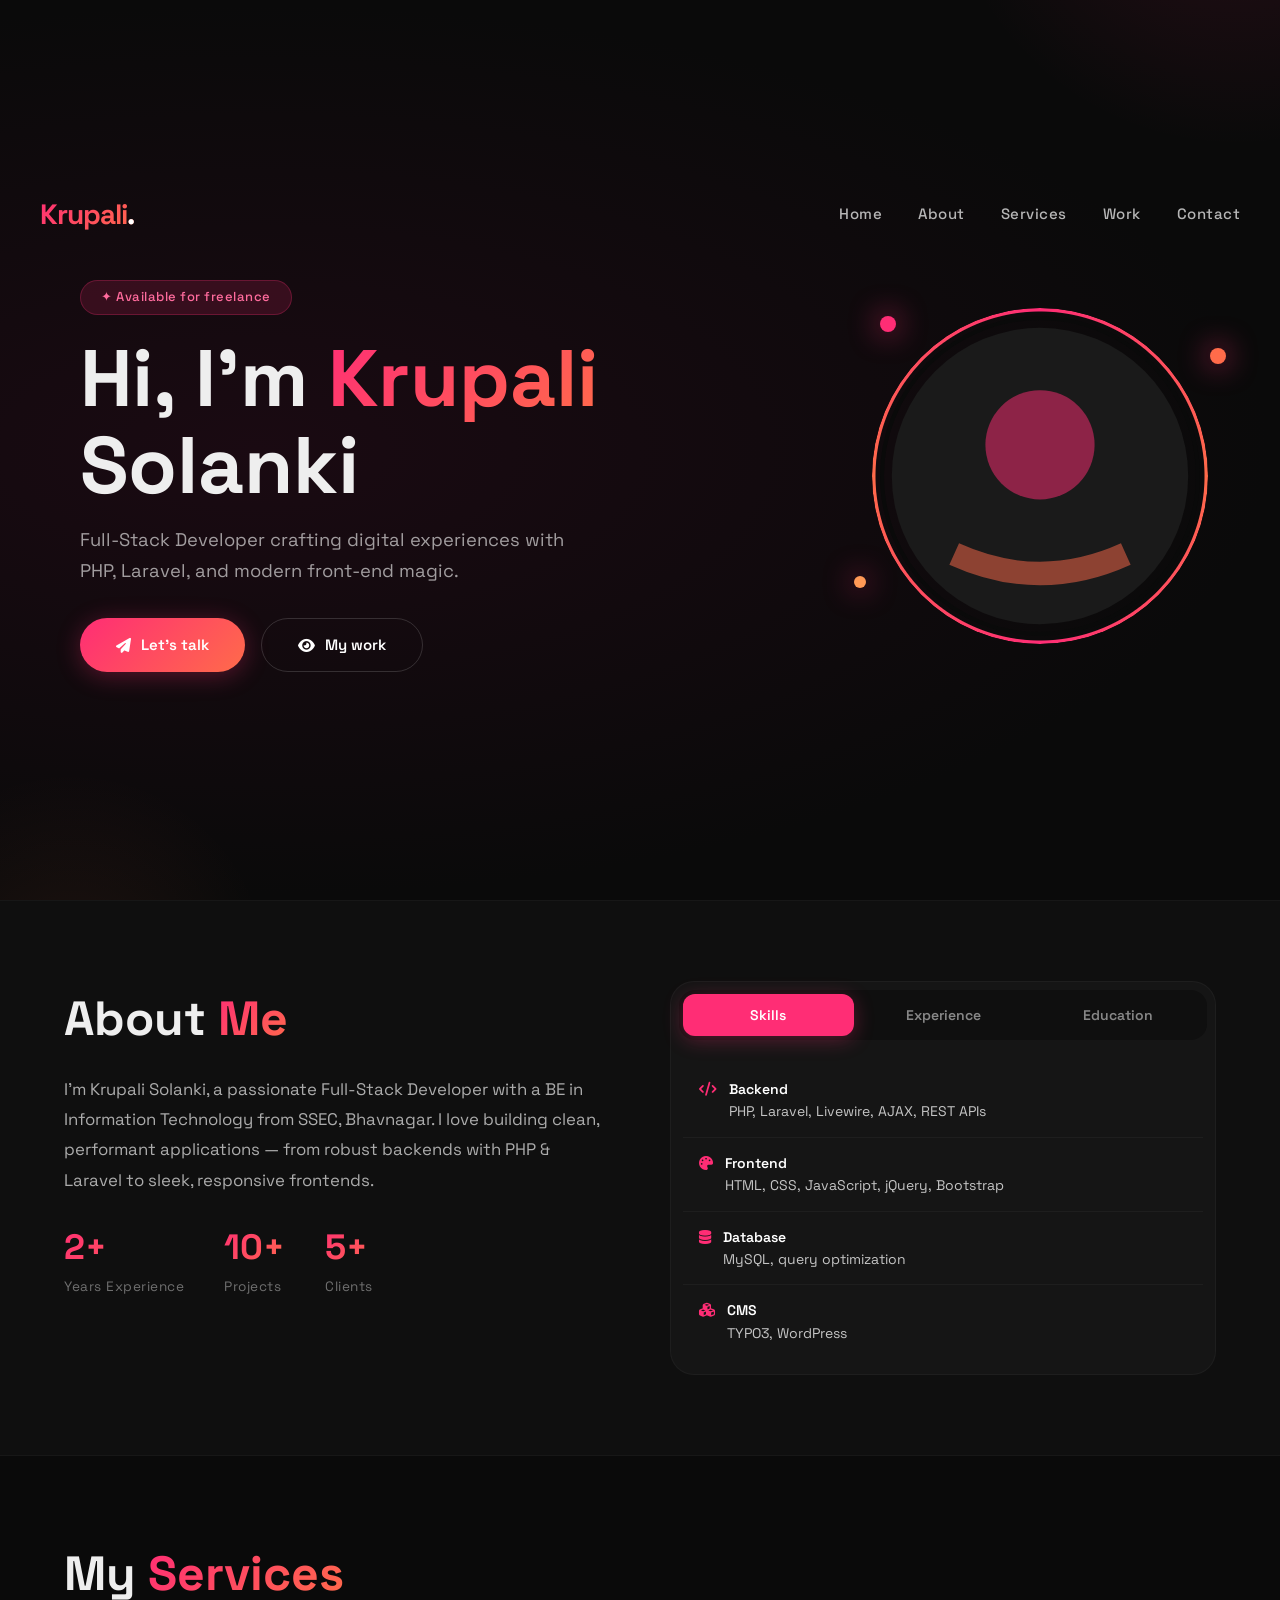
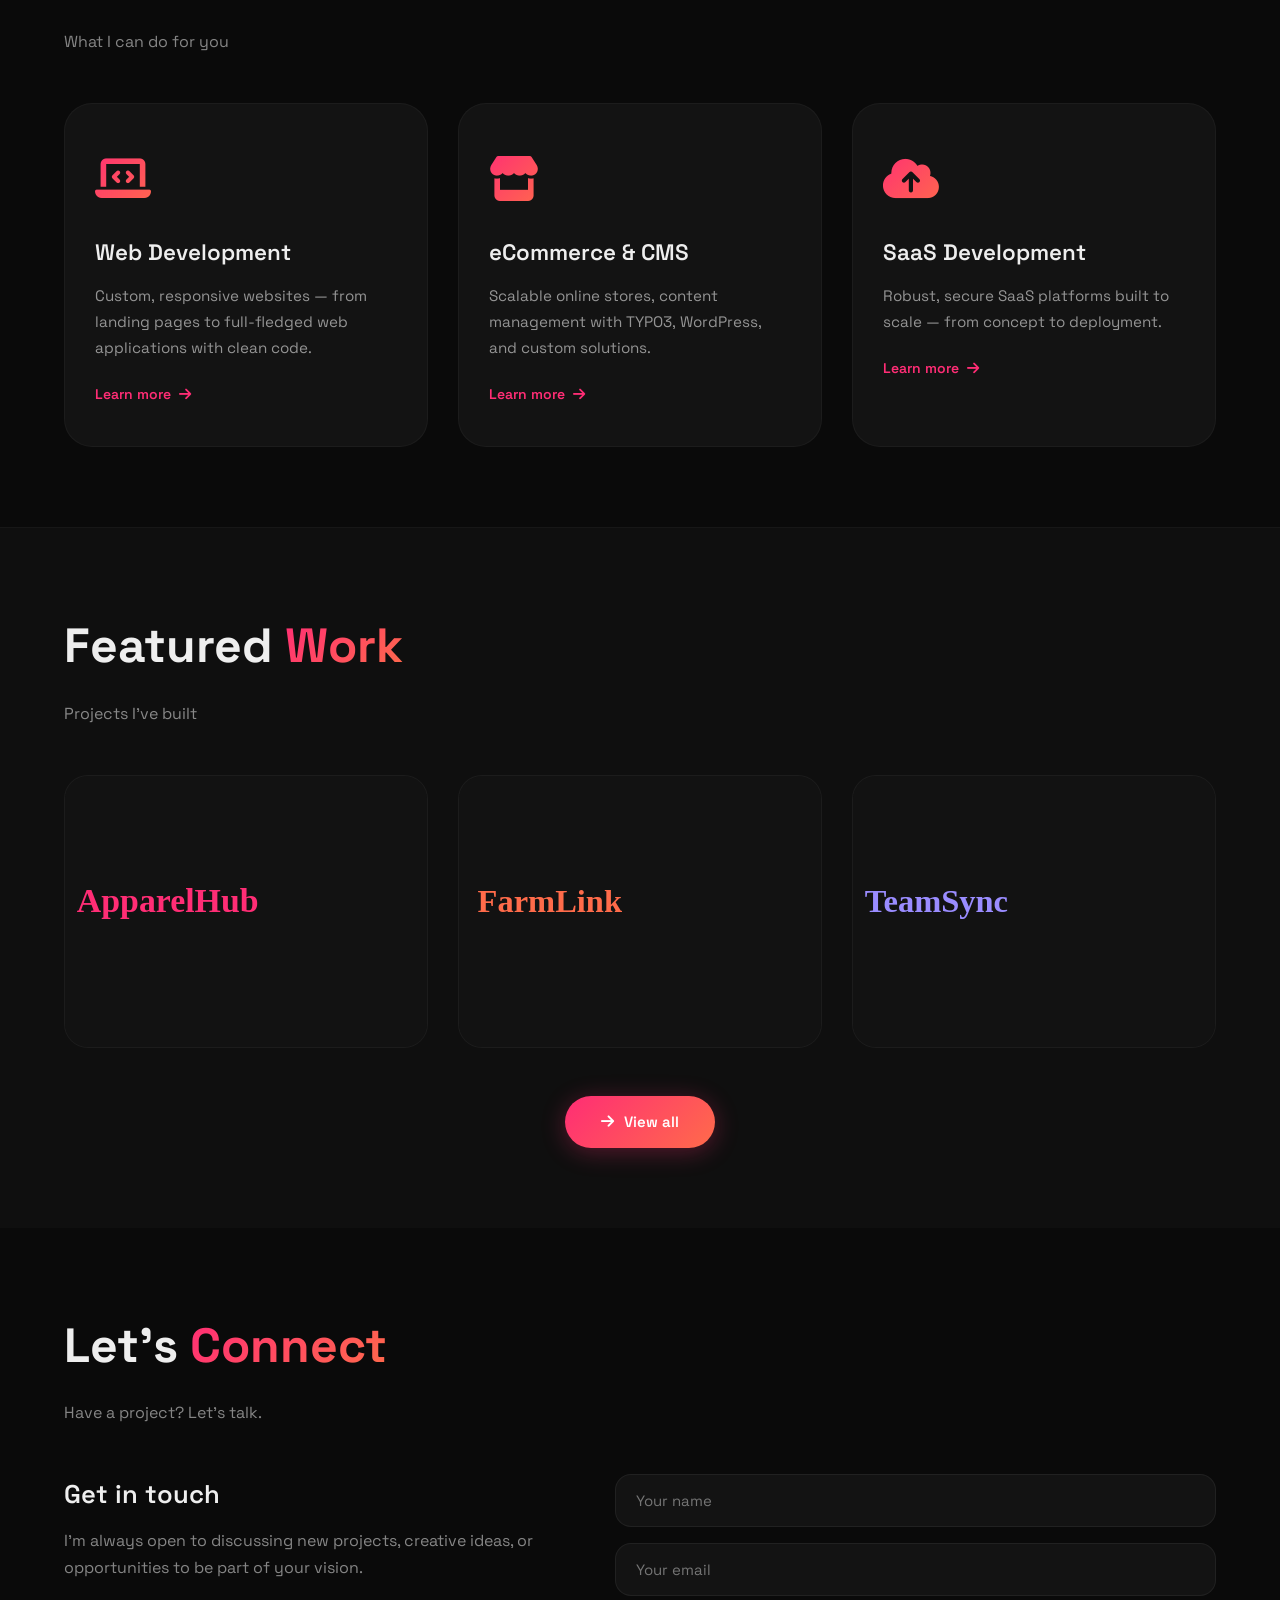
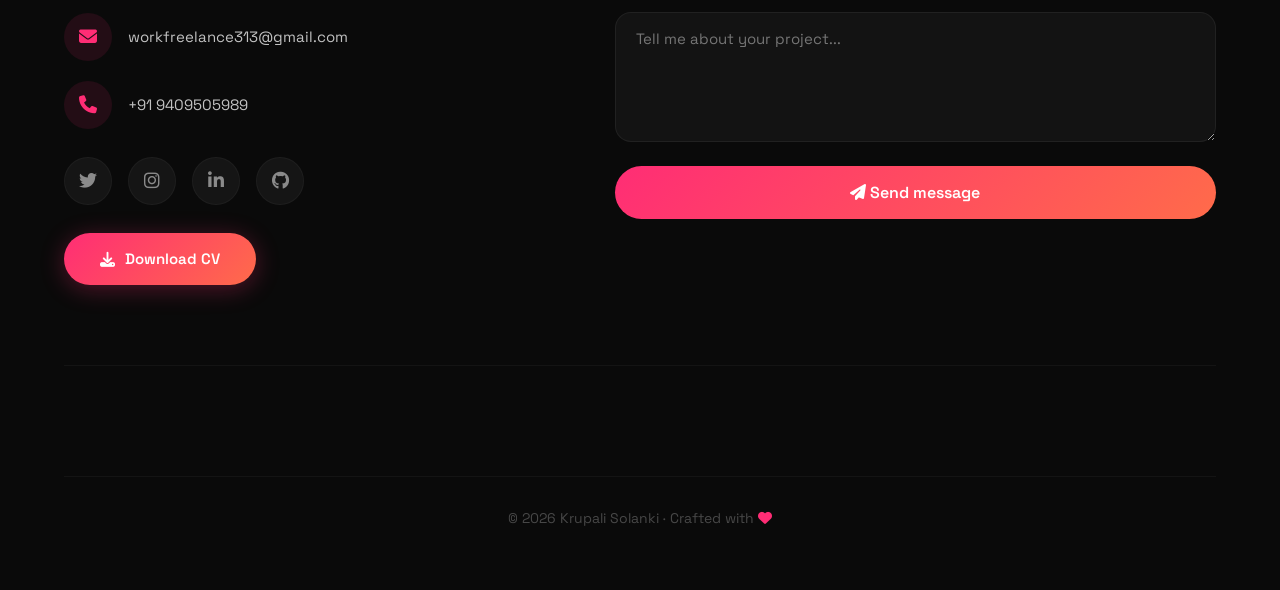
==== commit c97ccb10: "Update index.html" ====
--- a/index.html
+++ b/index.html
@@ -910,7 +910,7 @@
     <!-- ─── HEADER ─── -->
     <header id="header">
         <nav>
-            <div class="logo">K<span>.</span></div>
+            <div class="logo">Krupali<span>.</span></div>
             <button class="nav-toggle" id="navToggle" aria-label="Toggle navigation">☰</button>
             <ul class="nav-items" id="navMenu">
                 <li><a href="#header">Home</a></li>
@@ -1097,12 +1097,20 @@
                 </form>
             </div>
             <div class="footer">
-                <p>&copy; 2024 Krupali Solanki · Crafted with <i class="fas fa-heart"></i></p>
+               <!-- ─── FOOTER ─── -->
+
+<div class="footer">
+    <p>&copy; <span id="currentYear"></span> Krupali Solanki · Crafted with <i class="fas fa-heart"></i></p>
+</div>
             </div>
         </div>
     </section>
 
     <script>
+
+        
+                // ─── CURRENT YEAR ───
+document.getElementById('currentYear').textContent = new Date().getFullYear();
         // ─── NAV TOGGLE ───
         const toggle = document.getElementById('navToggle');
         const menu = document.getElementById('navMenu');
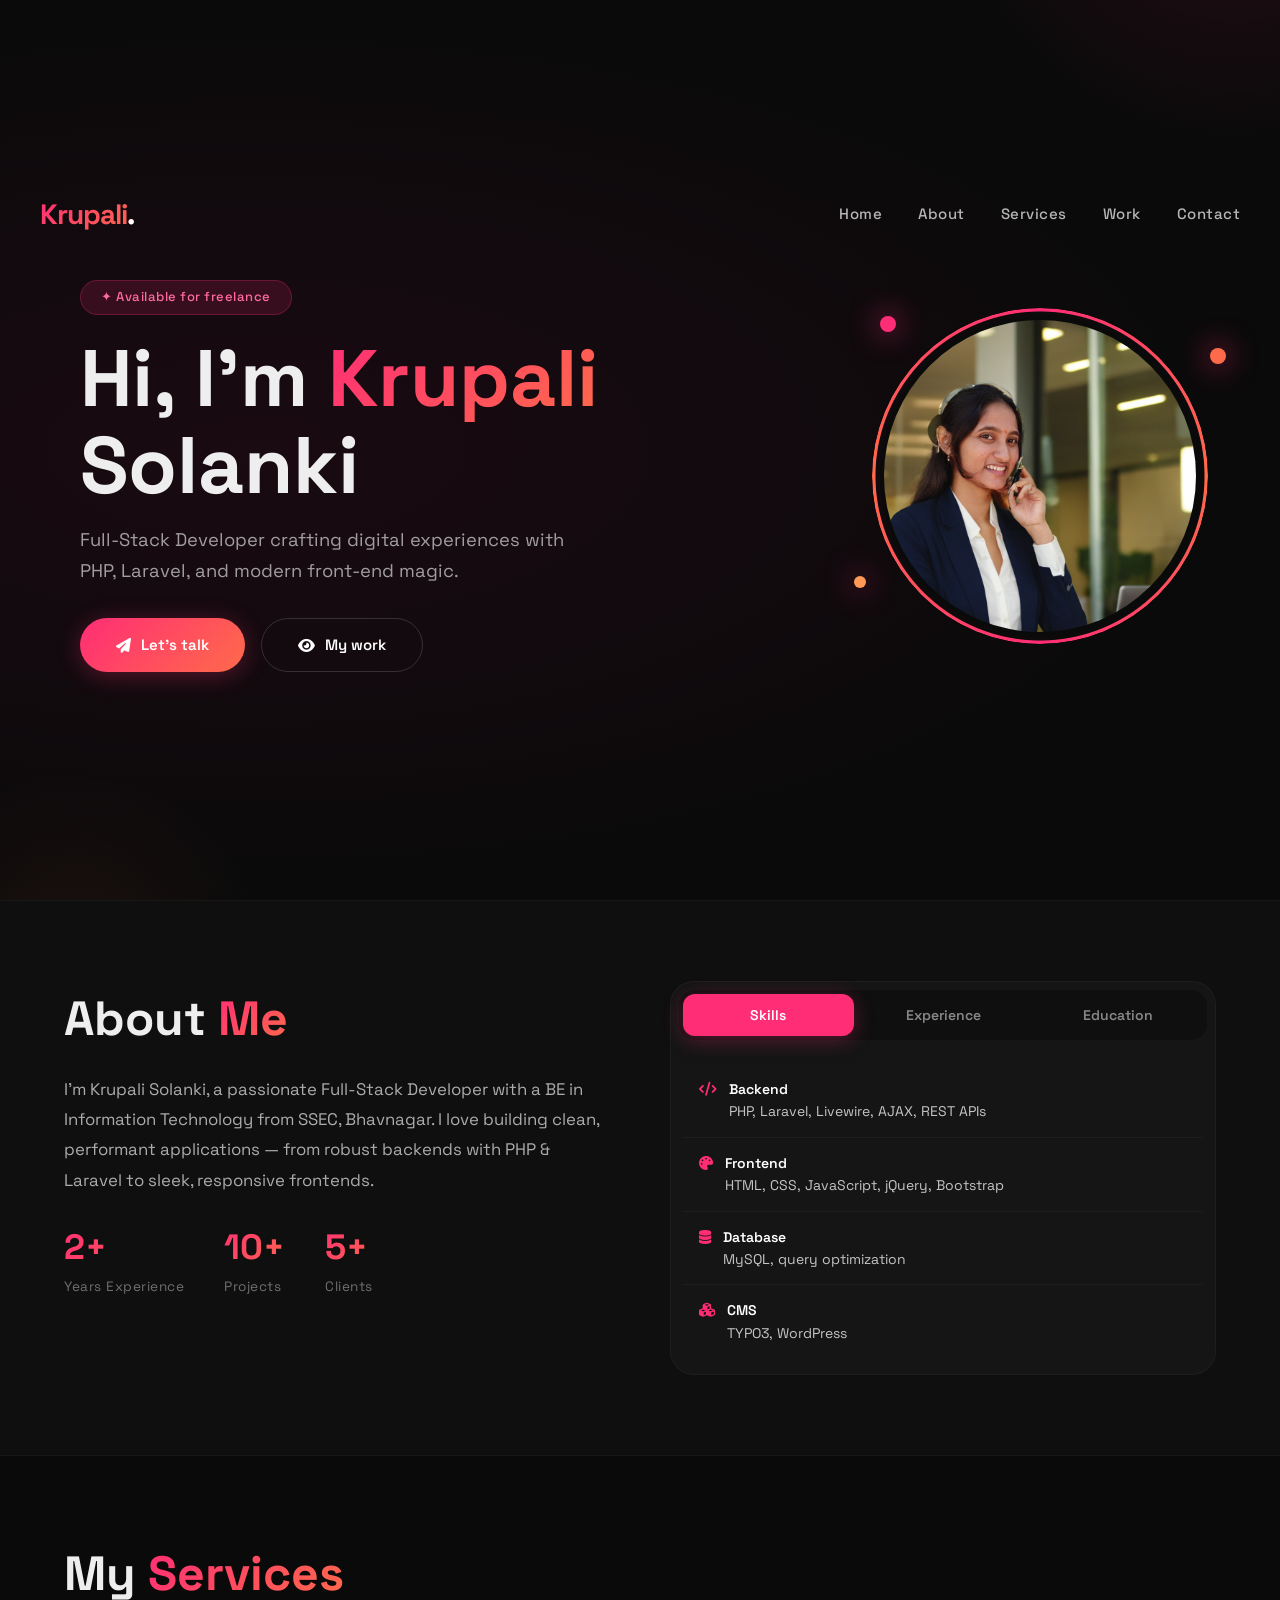
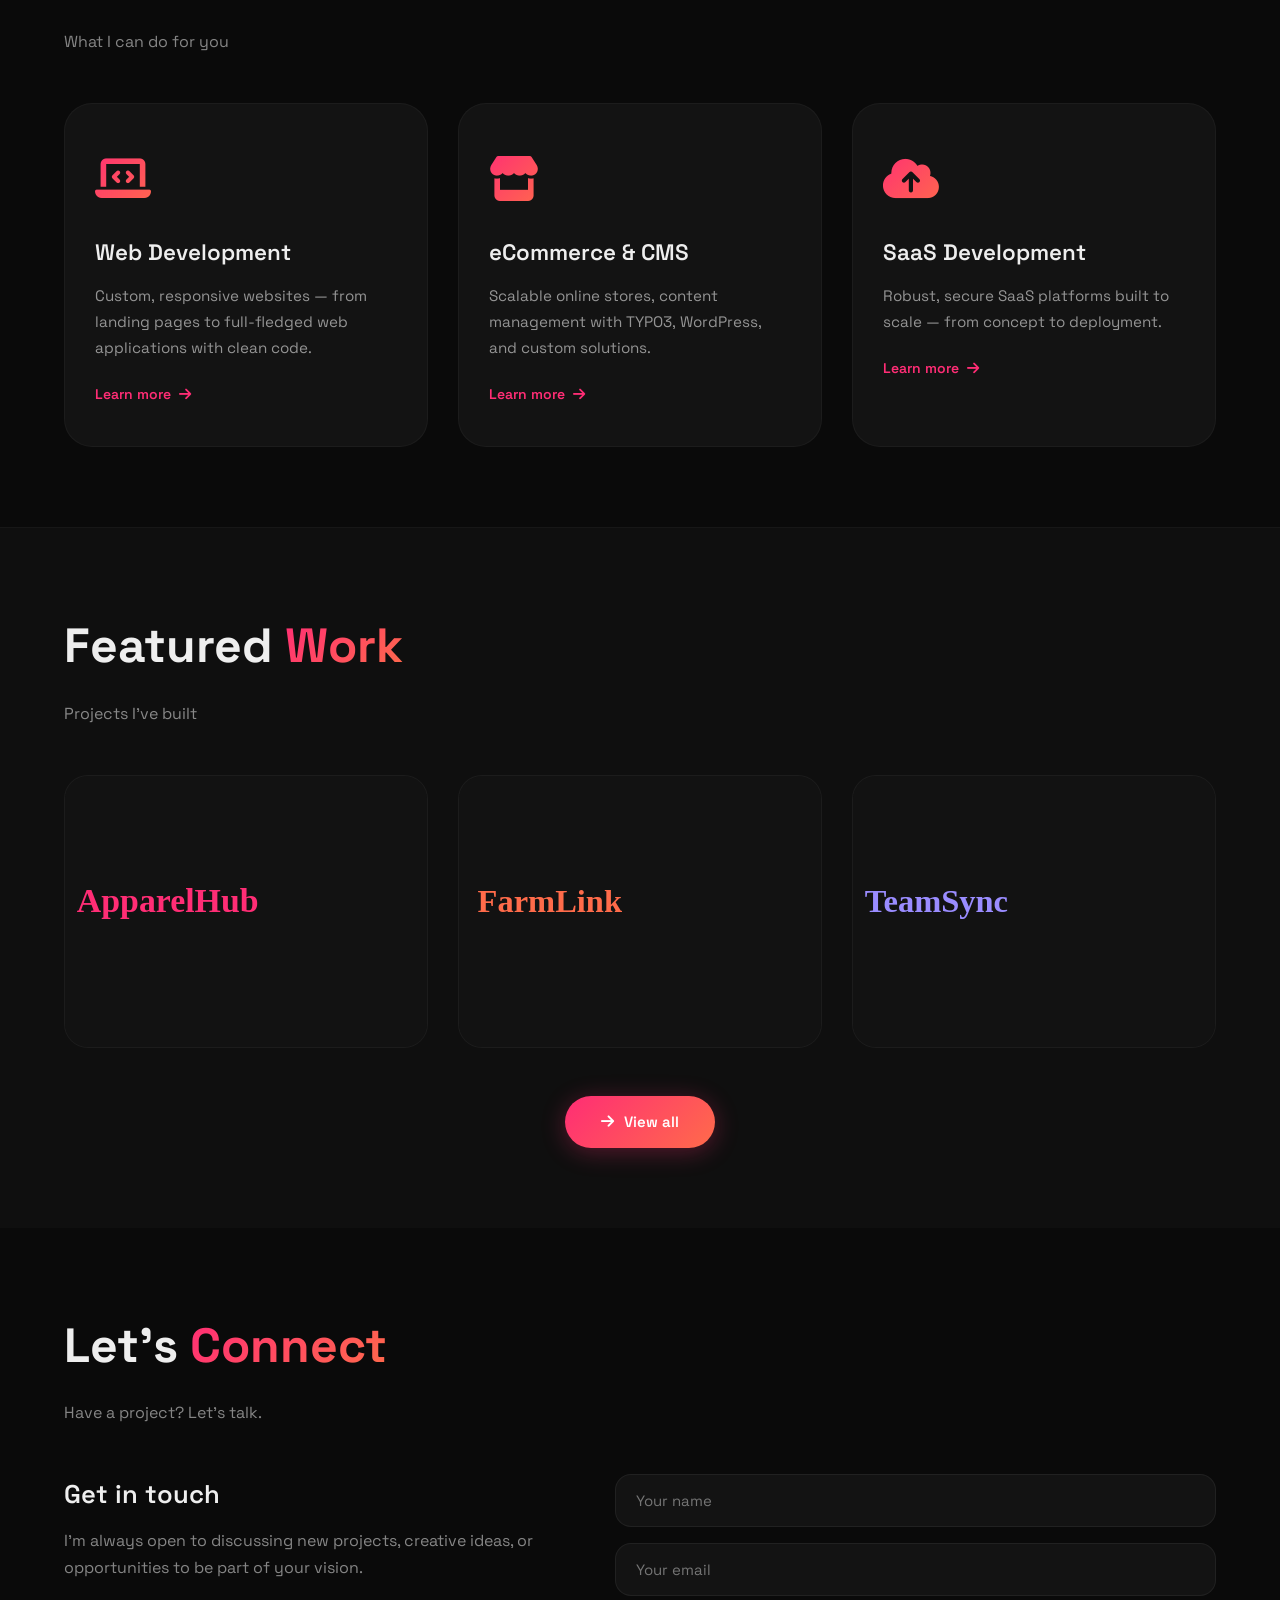
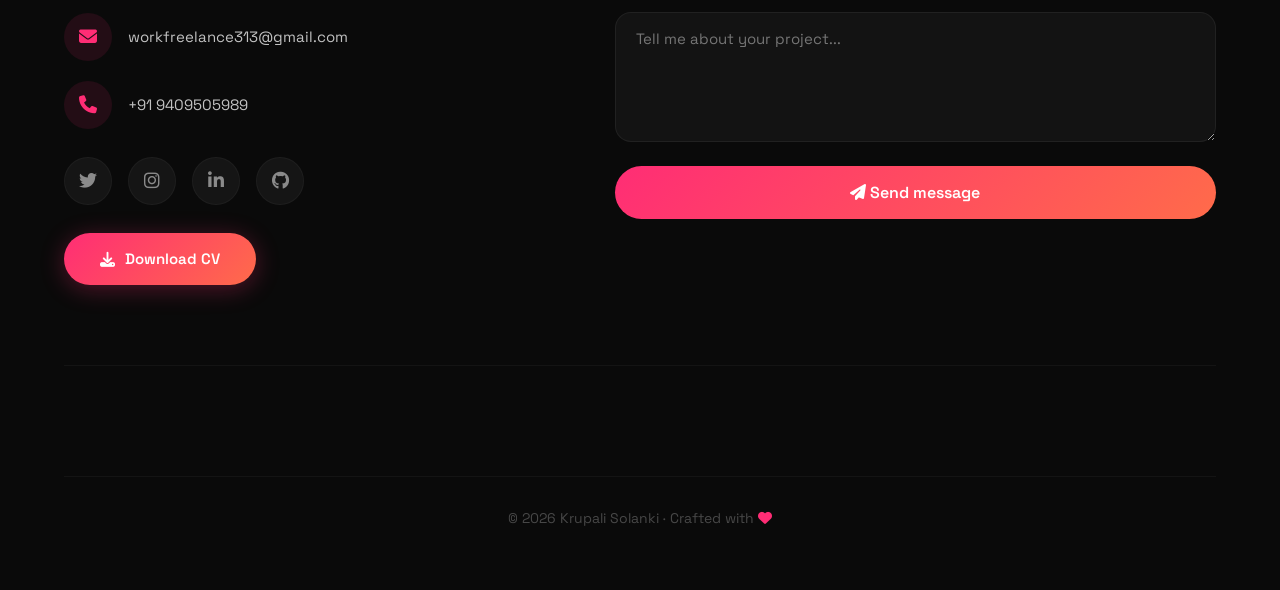
==== commit e51ff318: "Update index.html" ====
--- a/index.html
+++ b/index.html
@@ -937,8 +937,7 @@
                     <div class="floating-dot"></div>
                     <div class="floating-dot"></div>
                     <div class="floating-dot"></div>
-                    <img src="data:image/svg+xml,%3Csvg xmlns='http://www.w3.org/2000/svg' width='400' height='400' viewBox='0 0 400 400'%3E%3Ccircle cx='200' cy='200' r='190' fill='%231a1a1a'/%3E%3Ccircle cx='200' cy='160' r='70' fill='%23ff2d75' opacity='0.5'/%3E%3Cpath d='M90 300 Q200 350 310 300' stroke='%23ff6b4a' stroke-width='30' fill='none' opacity='0.5'/%3E%3C/svg%3E" alt="Krupali Solanki" />
-                </div>
+                    <img src="images/new 2.png" alt="Krupali Solanki" /></div>
             </div>
         </div>
     </header>
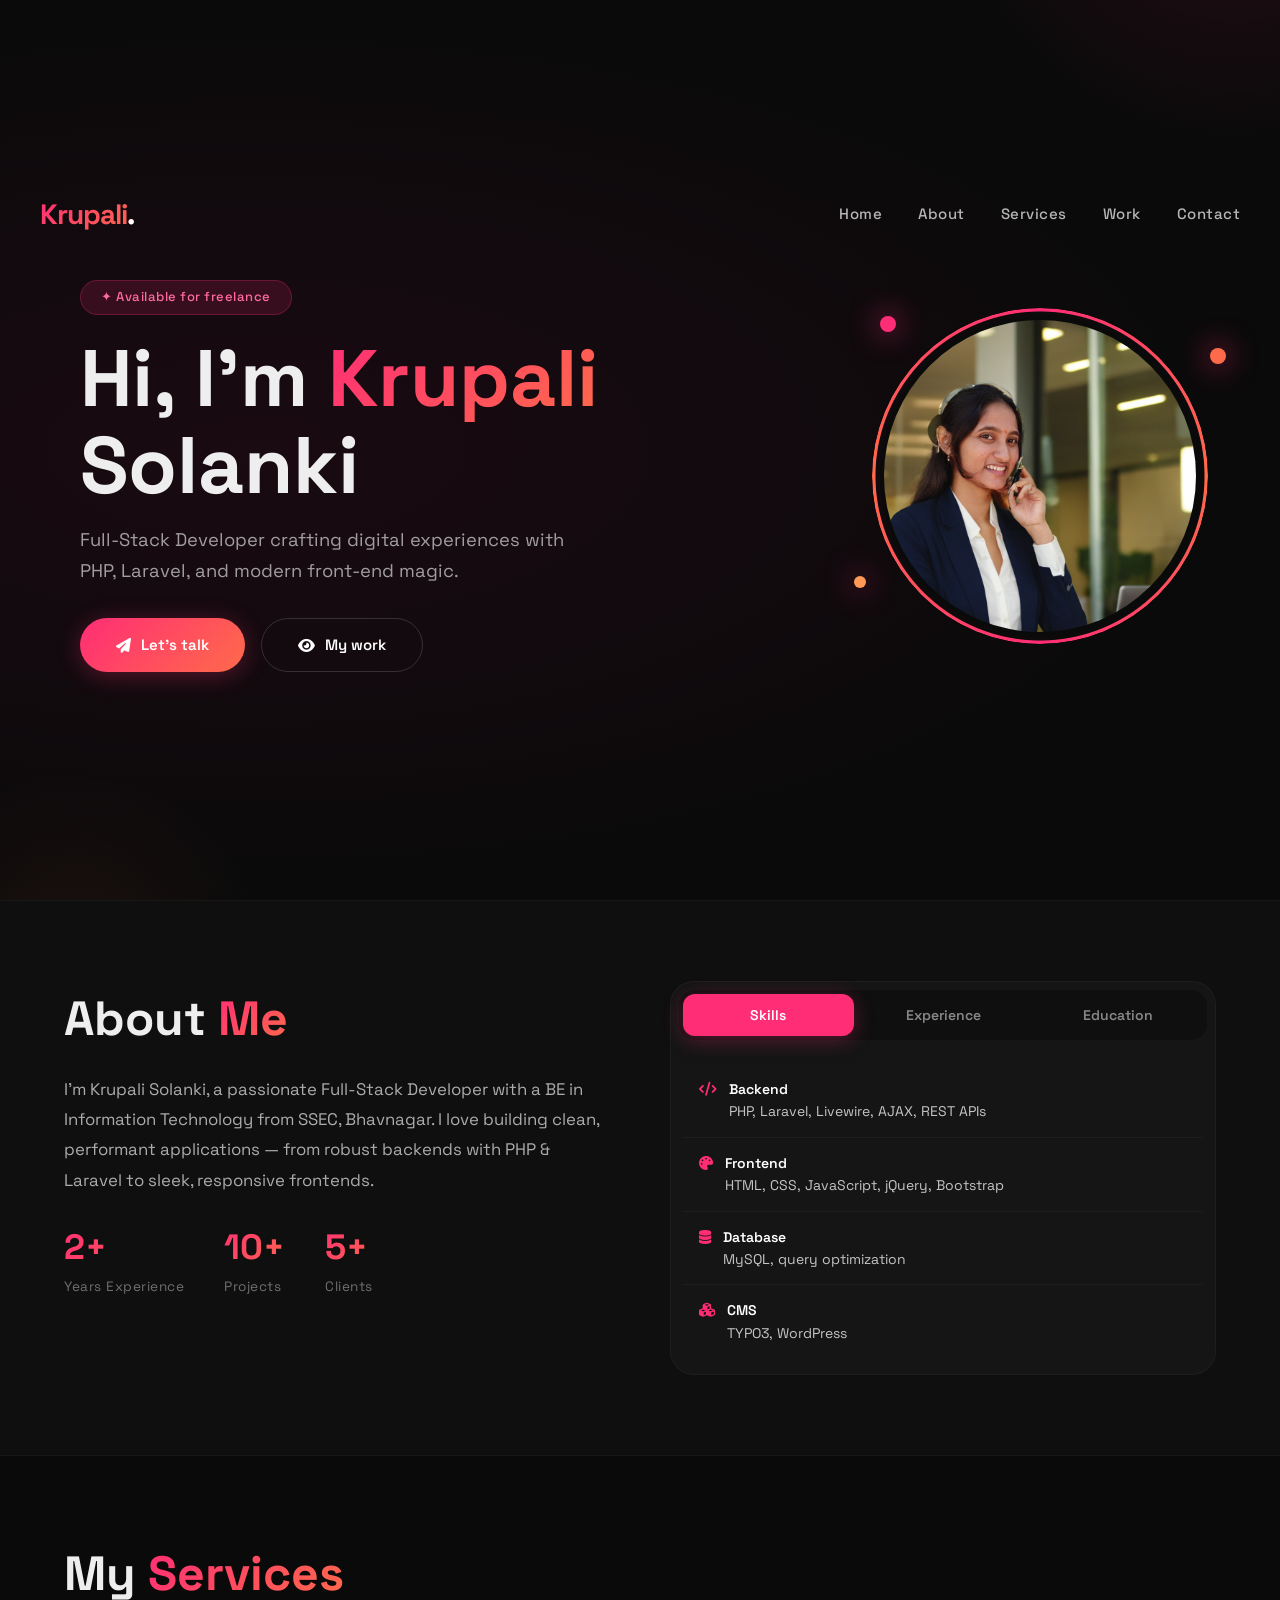
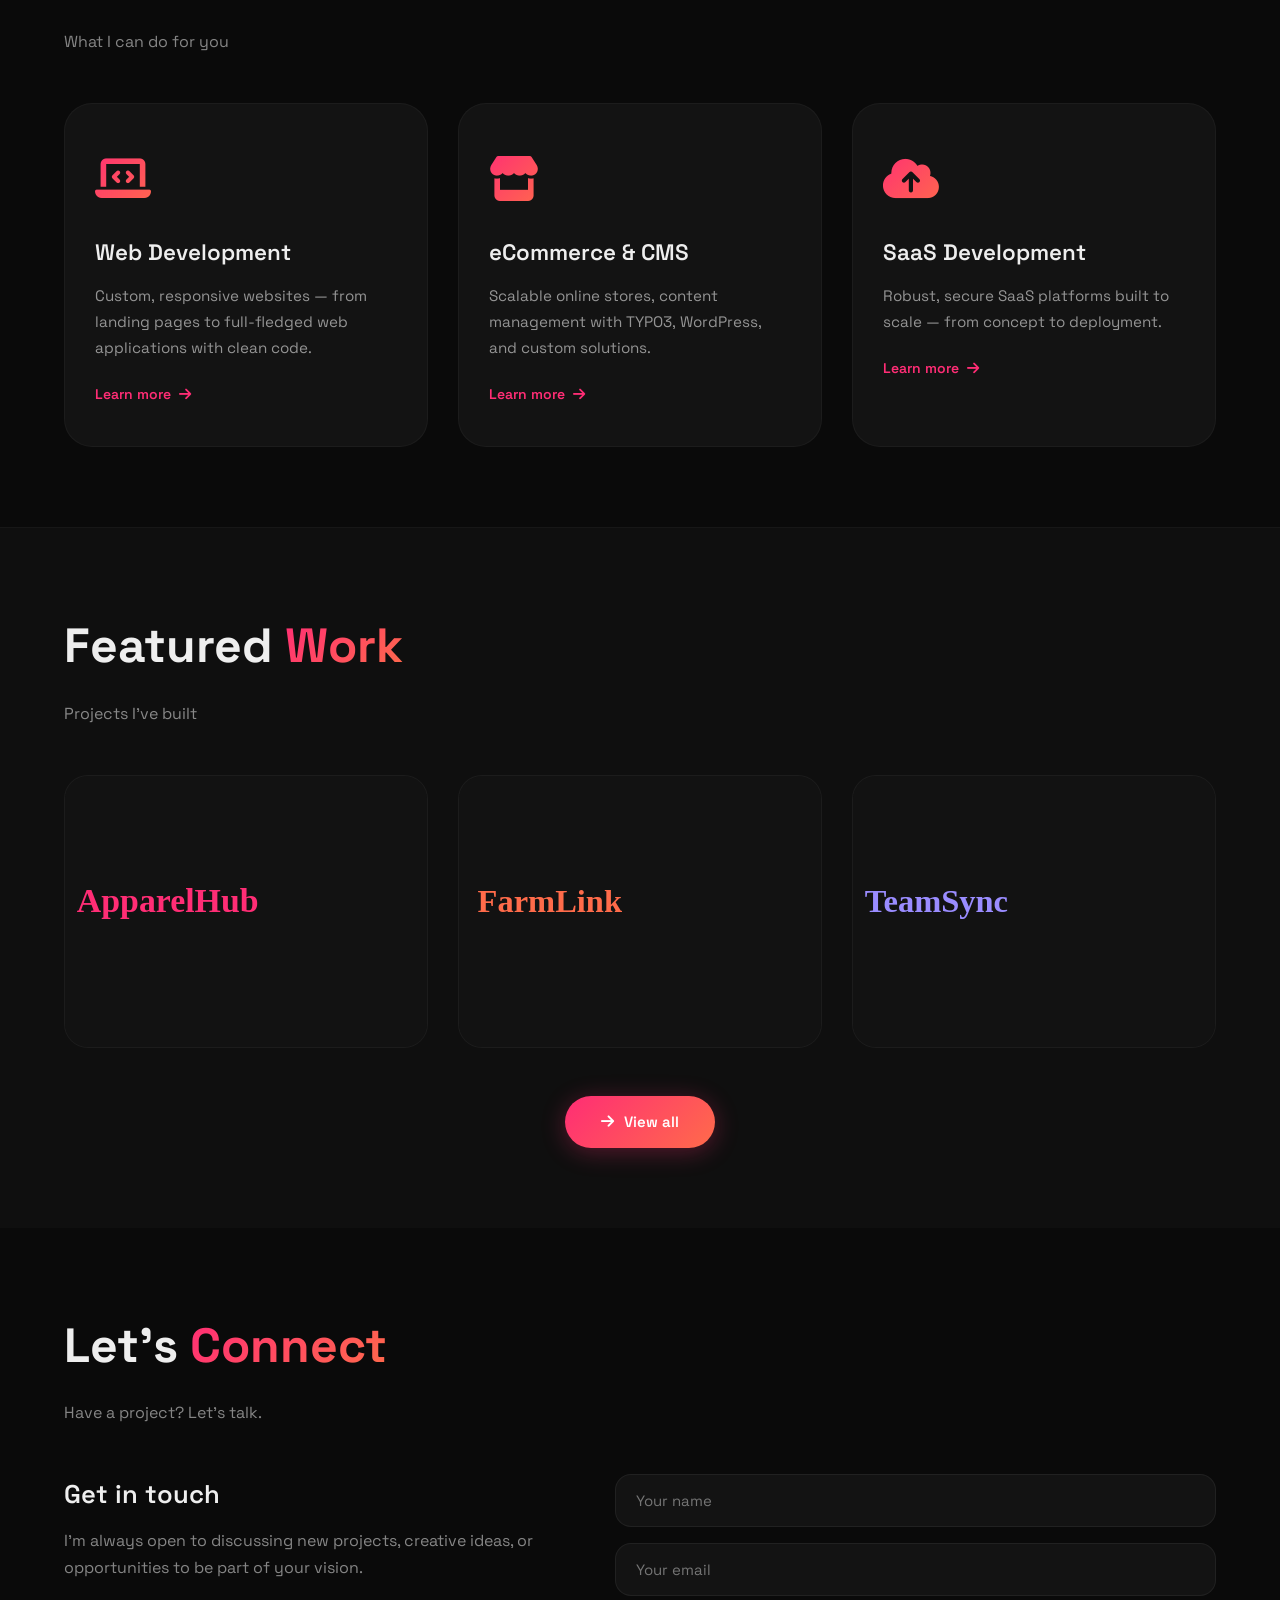
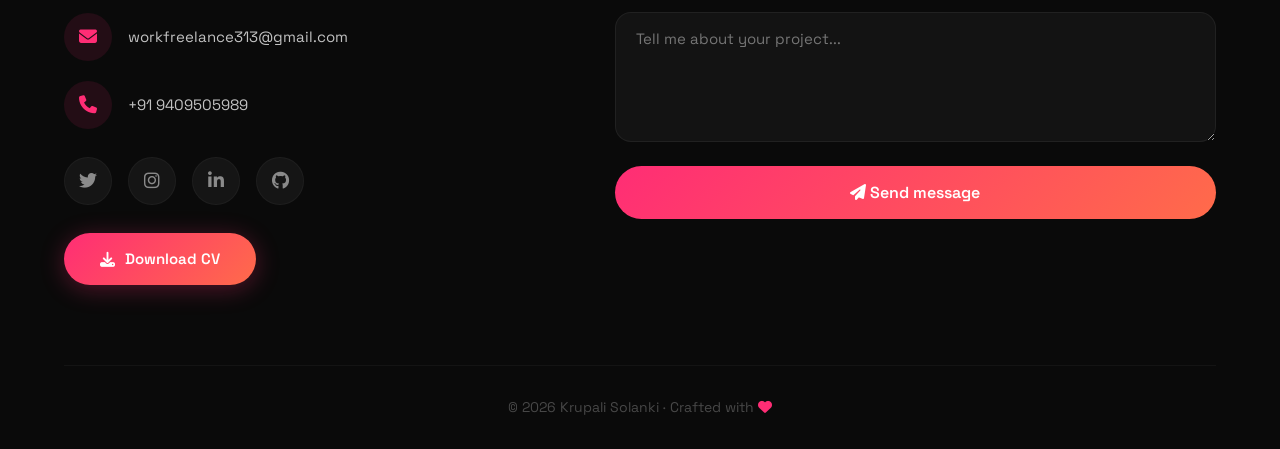
==== commit de7c4f56: "Update index.html" ====
--- a/index.html
+++ b/index.html
@@ -1095,13 +1095,12 @@
                     <span id="form-msg"></span>
                 </form>
             </div>
-            <div class="footer">
-               <!-- ─── FOOTER ─── -->
+           
 
 <div class="footer">
     <p>&copy; <span id="currentYear"></span> Krupali Solanki · Crafted with <i class="fas fa-heart"></i></p>
 </div>
-            </div>
+           
         </div>
     </section>
 
